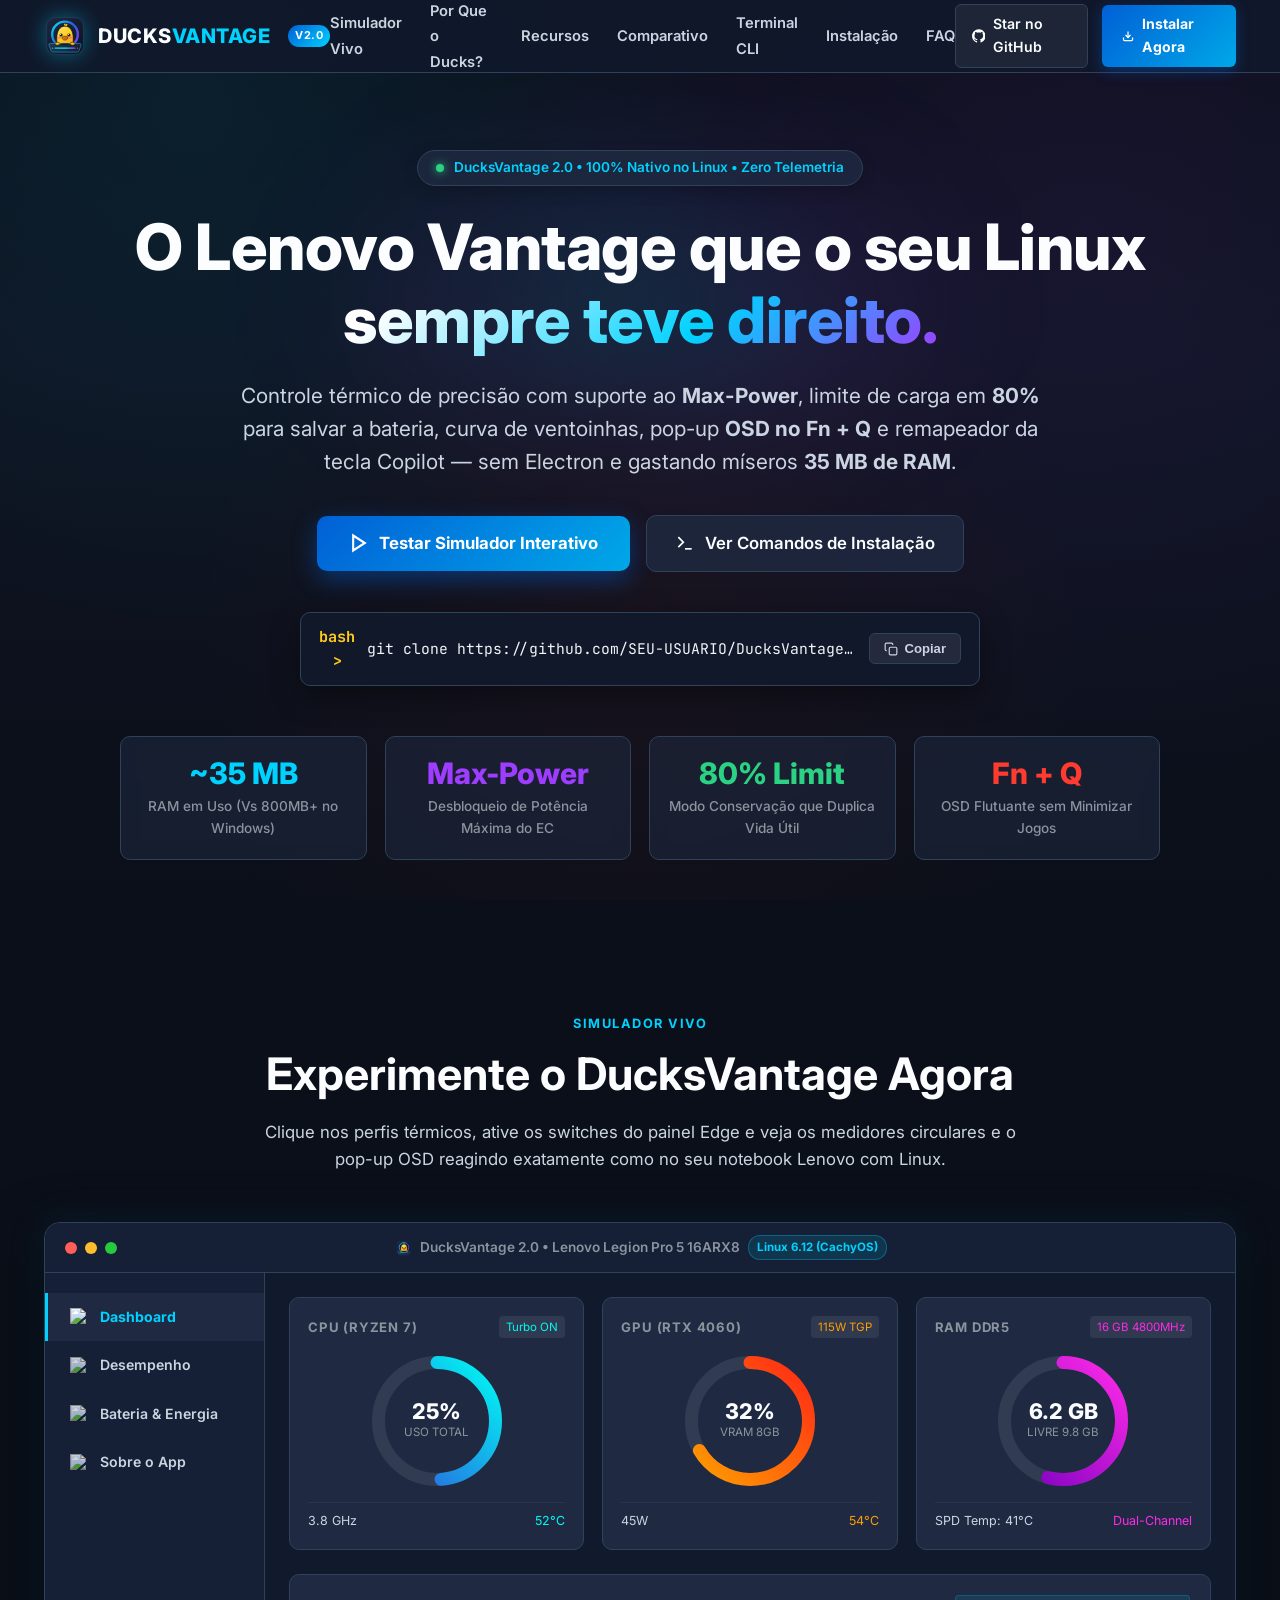
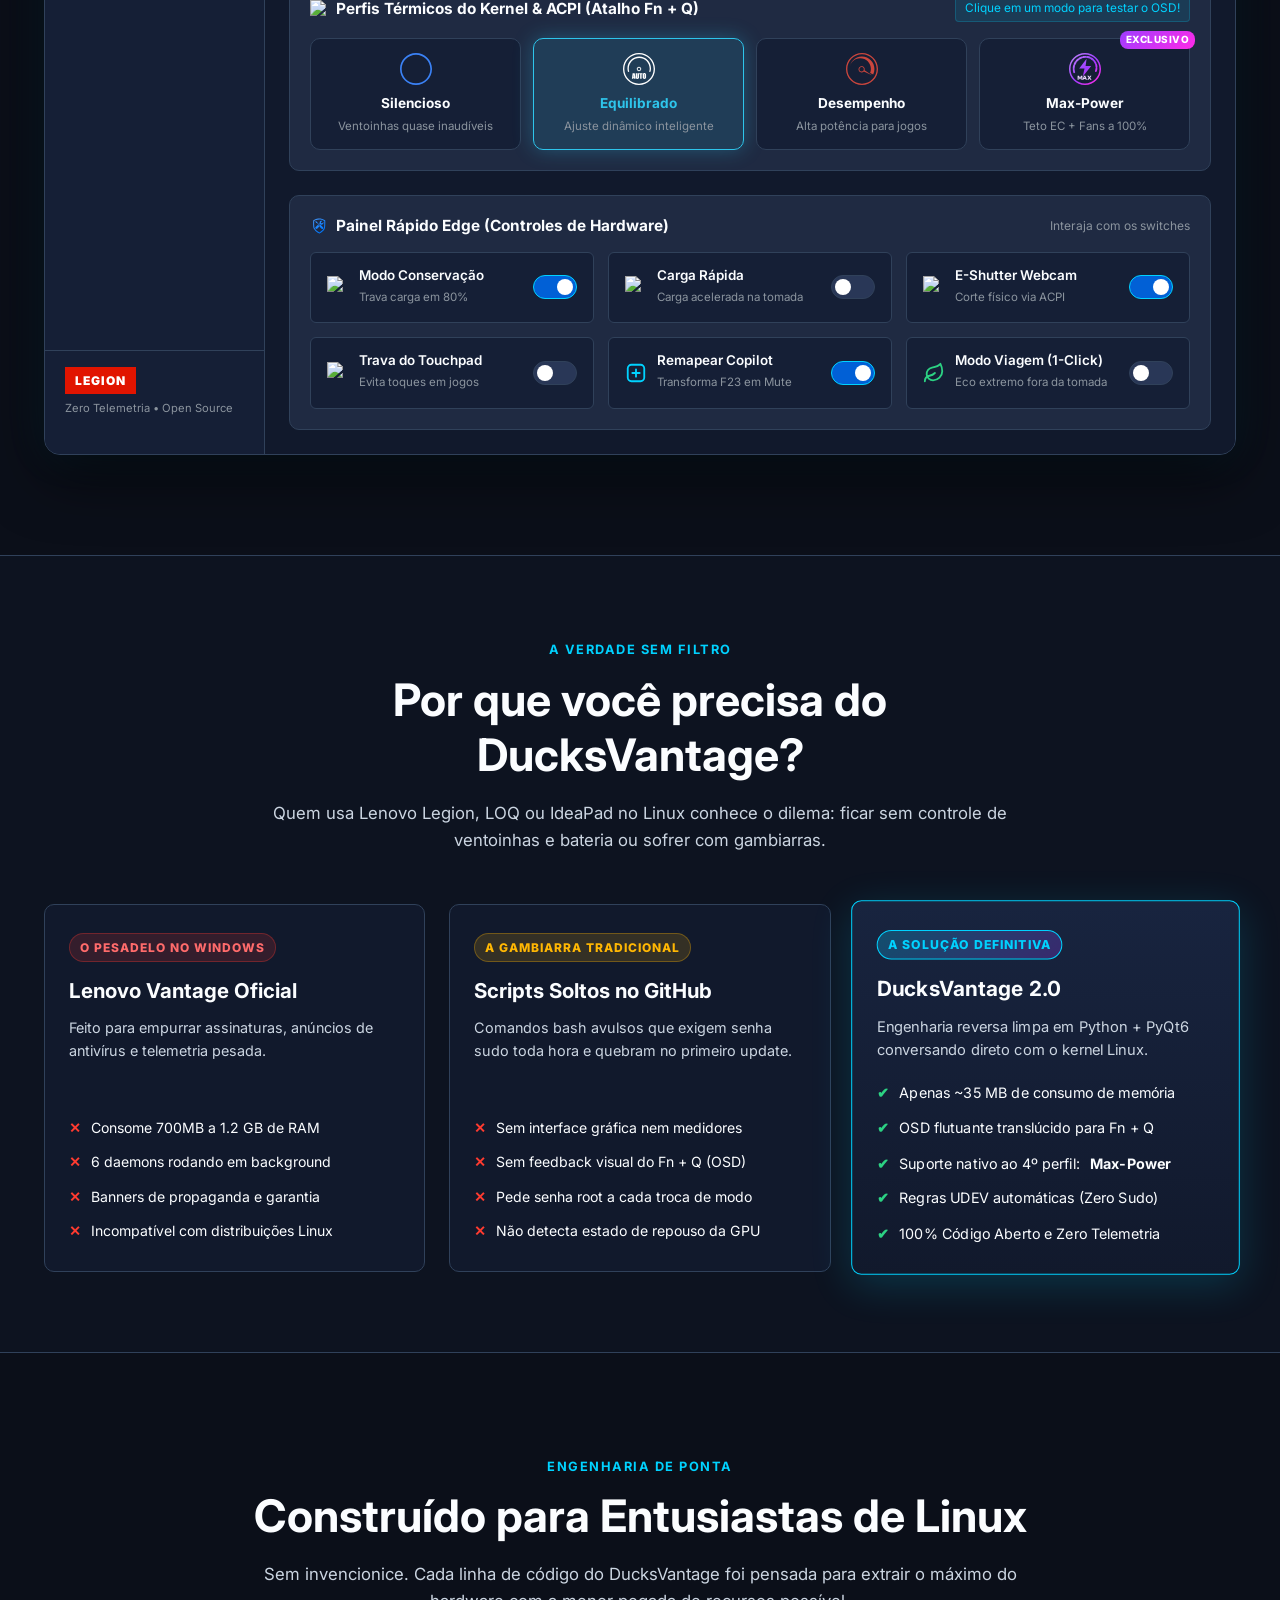
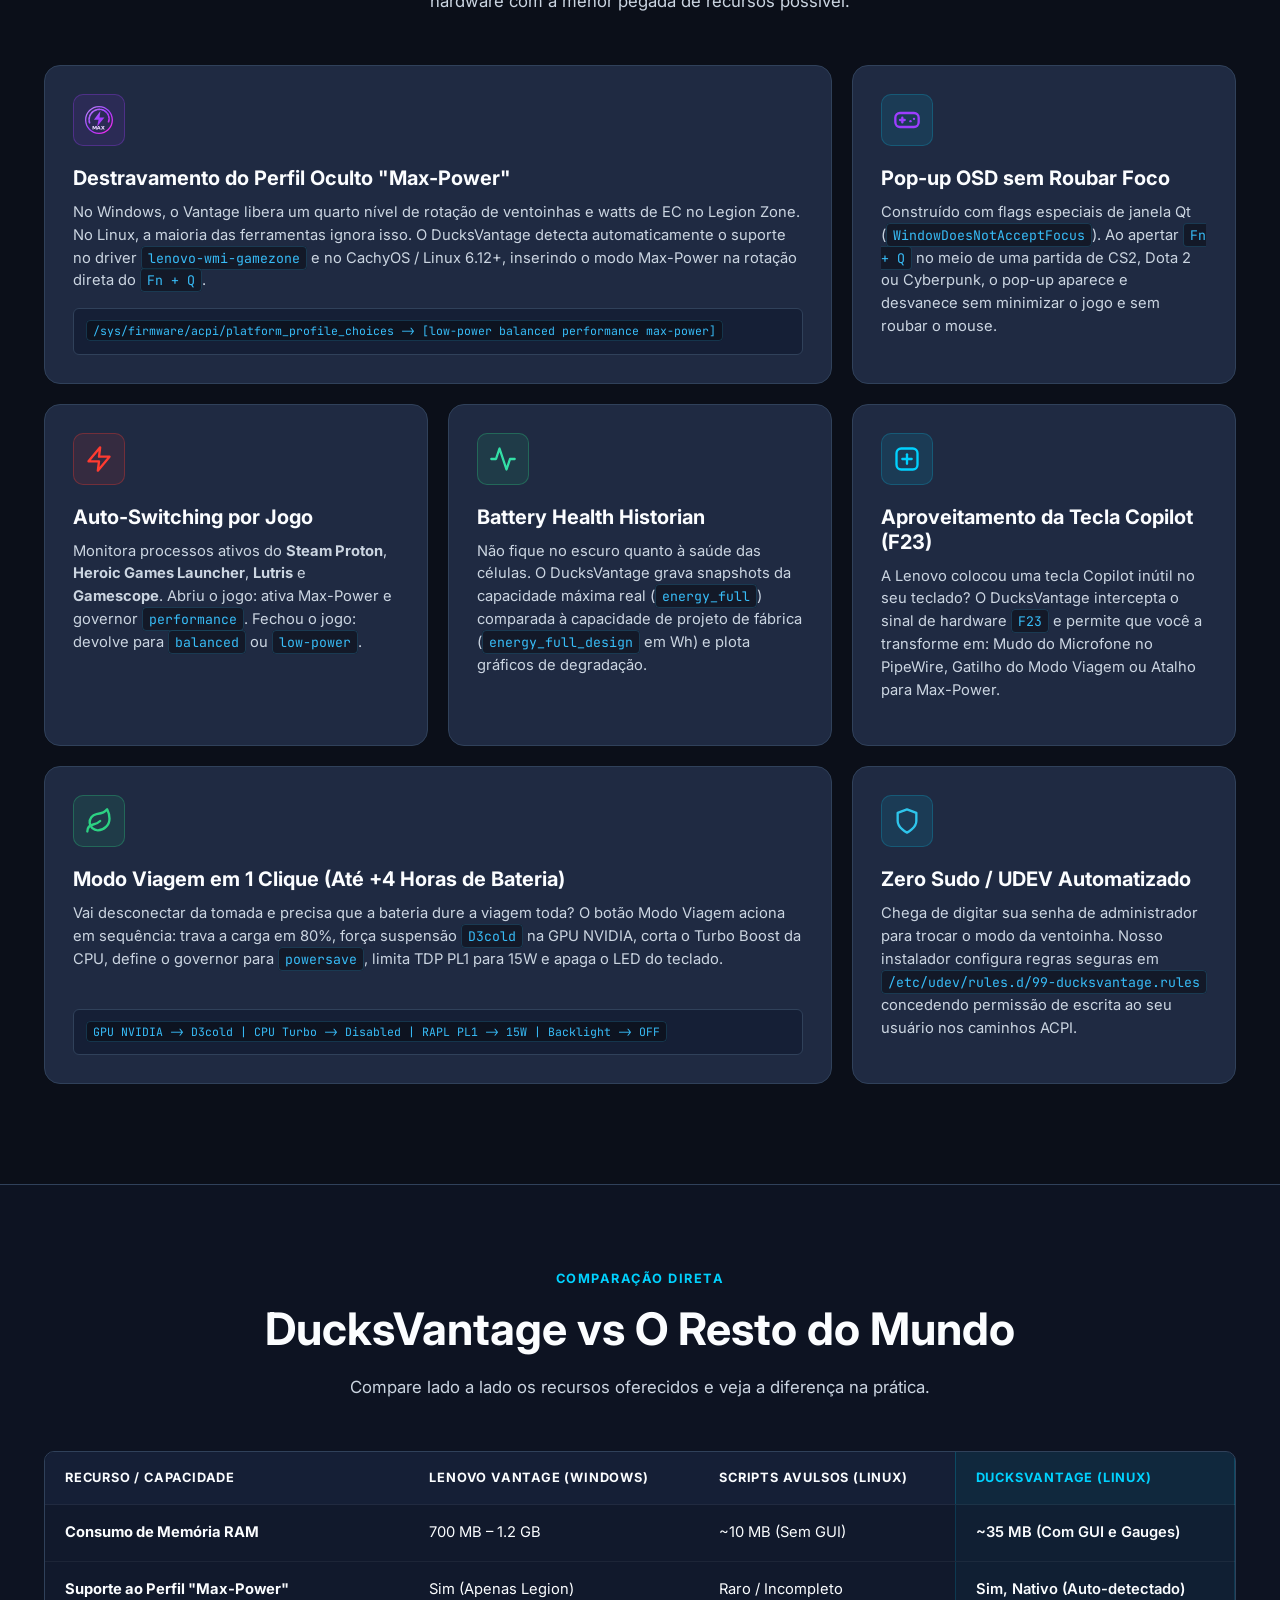
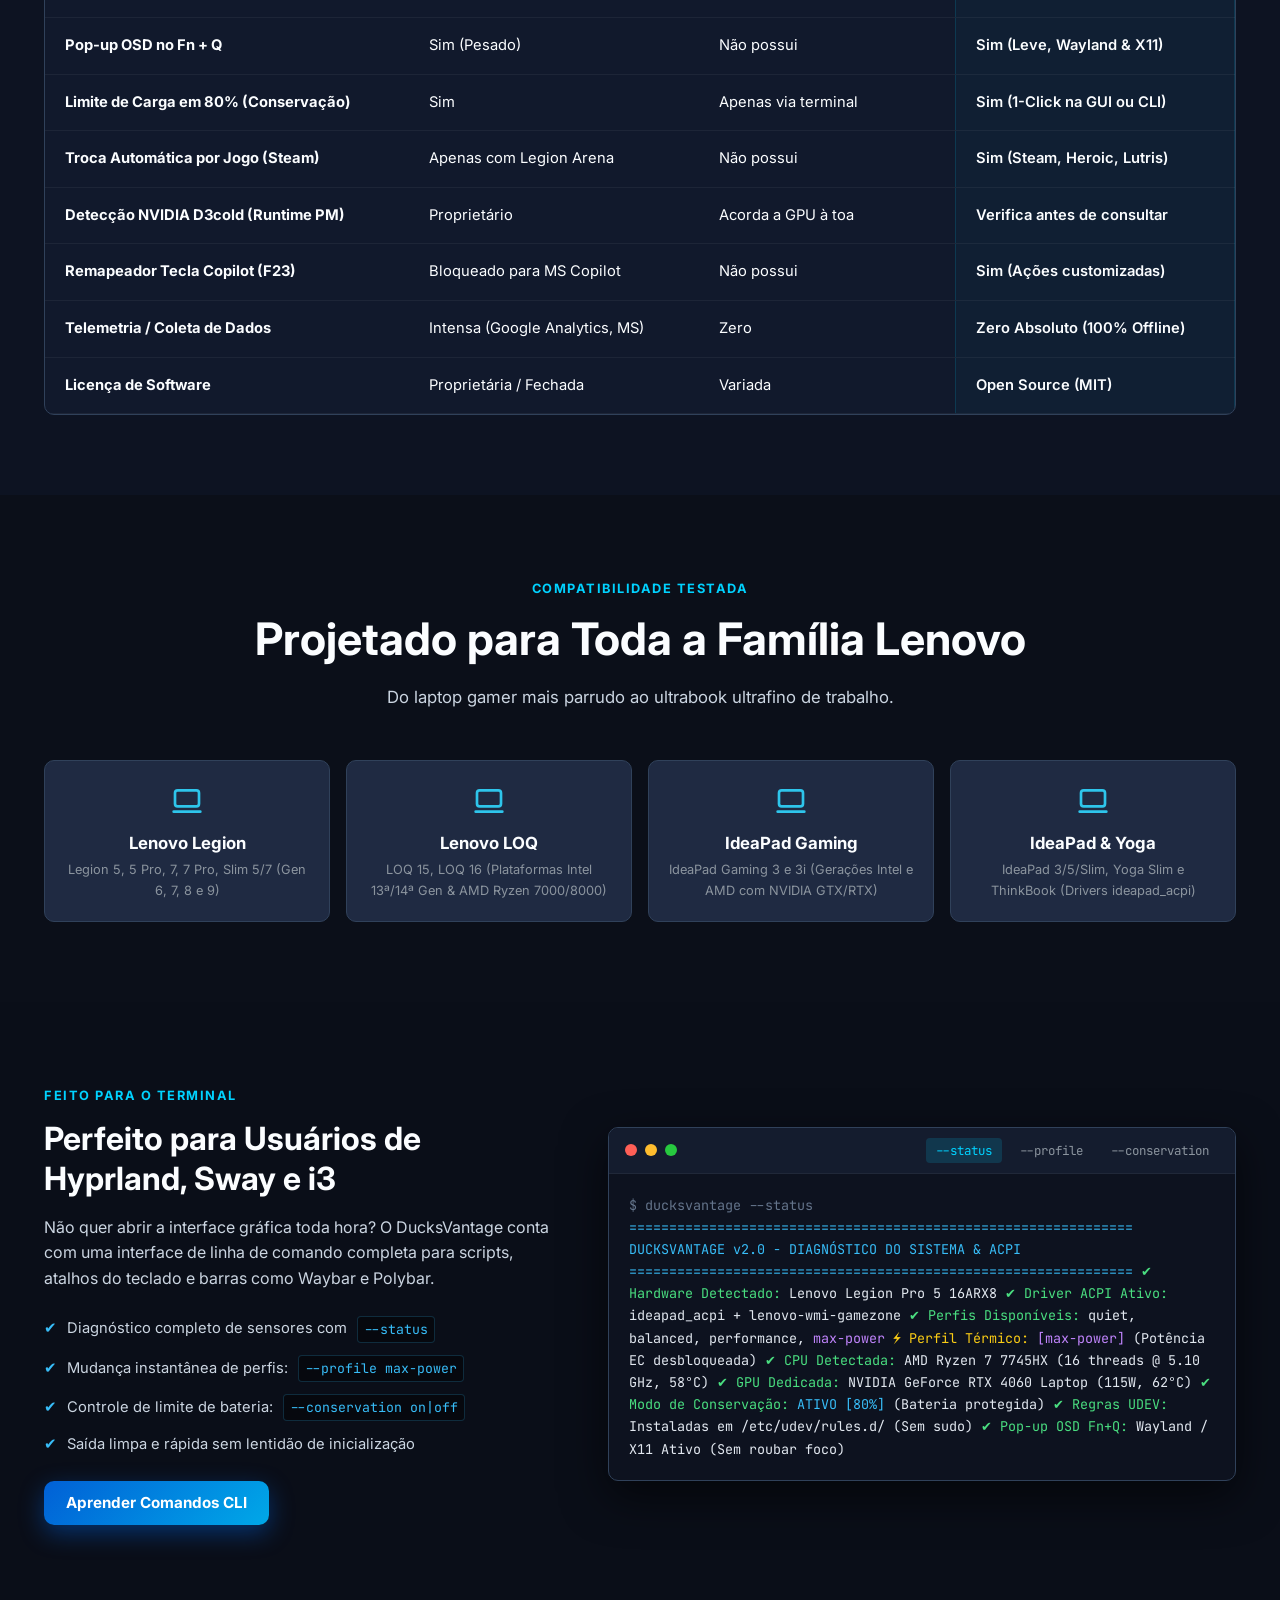
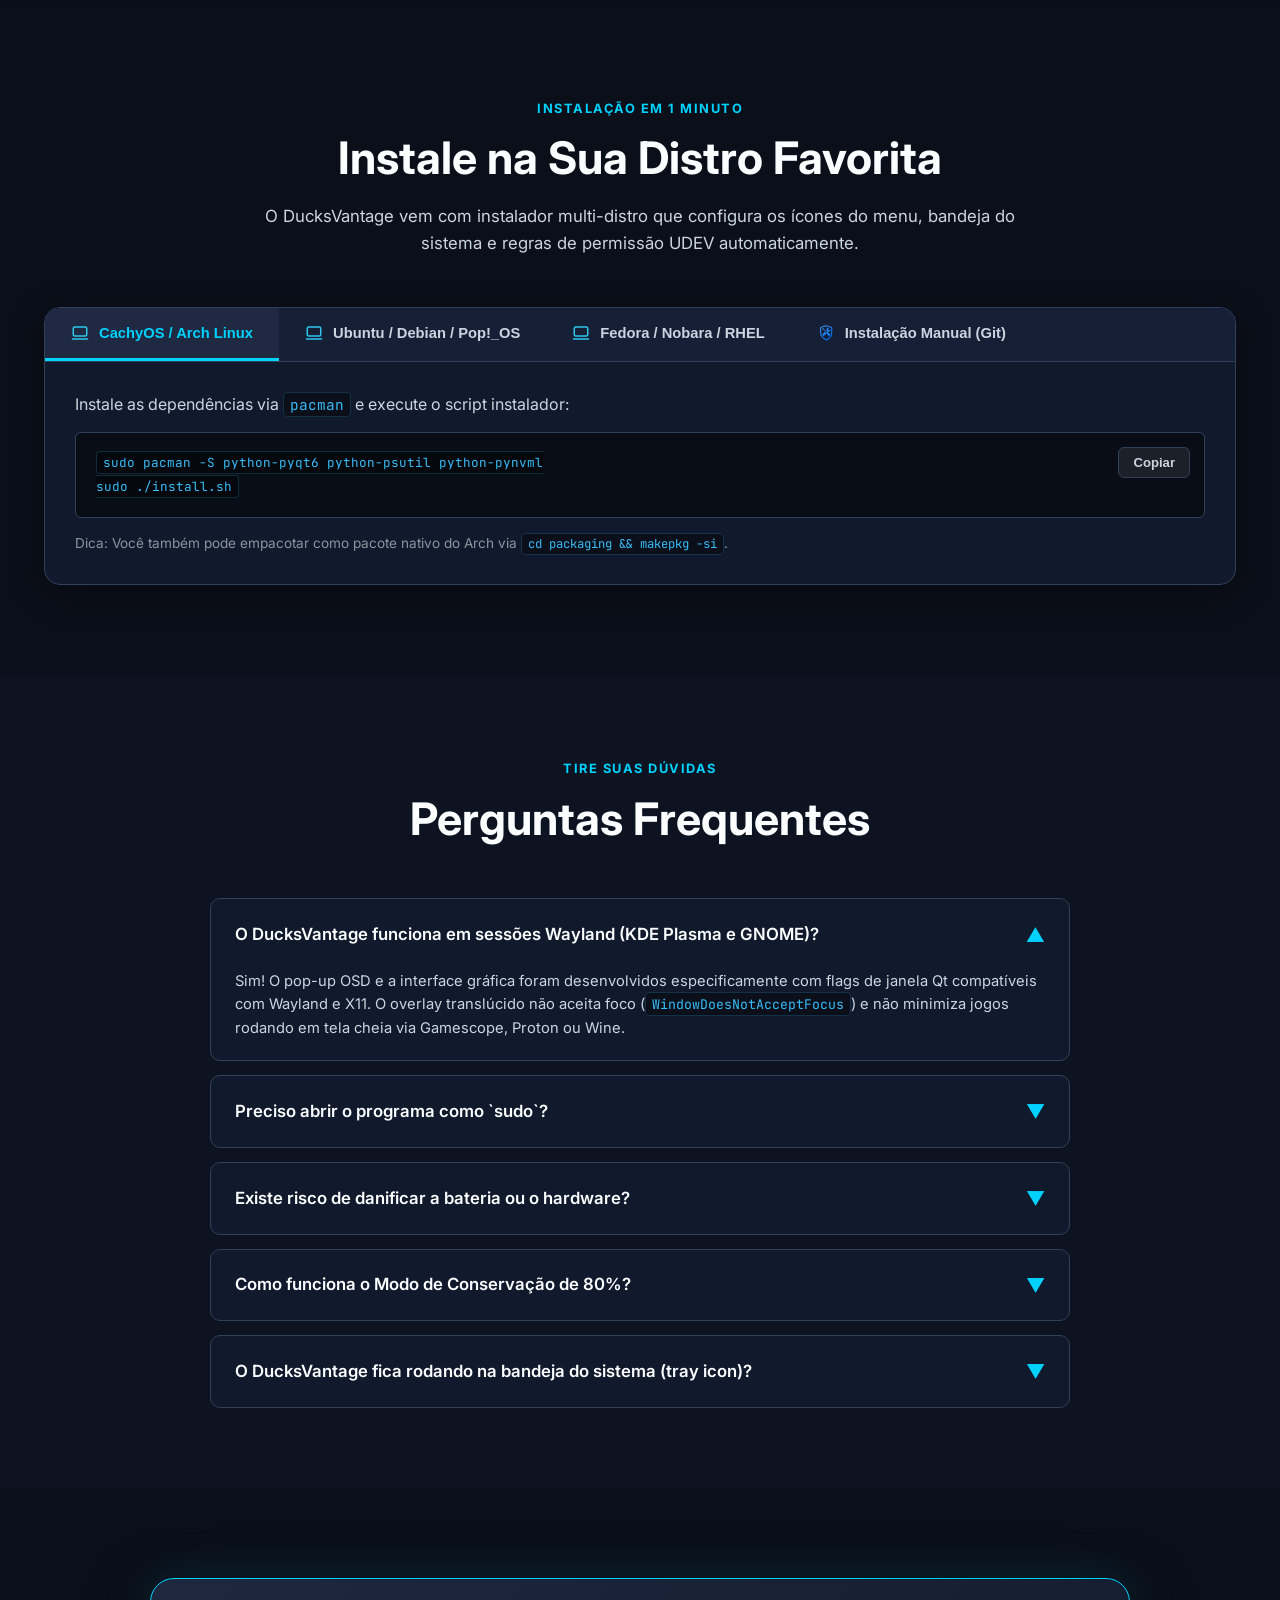
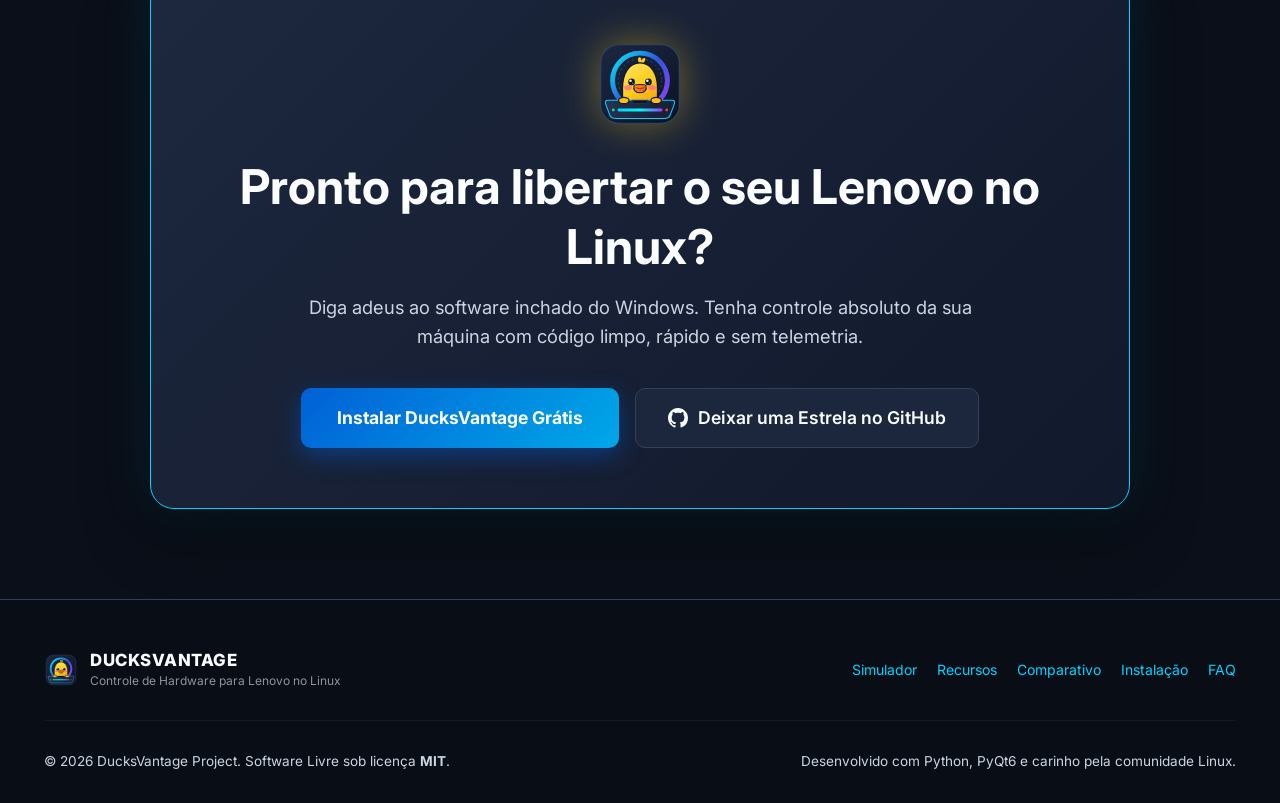
==== index.html @ ff593cd6 "feat: inicializa Ducksvantage com suporte a max-power, ícone SVG e arquitetura de elite" ====
<!DOCTYPE html>
<html lang="pt-BR">
<head>
  <meta charset="UTF-8">
  <meta name="viewport" content="width=device-width, initial-scale=1.0">
  <title>DucksVantage - O Lenovo Vantage que o Linux Merece</title>
  
  <!-- Metadados de SEO & Redes Sociais -->
  <meta name="description" content="Controle de hardware, energia e ventoinhas para Lenovo Legion, LOQ, IdeaPad e Yoga no Linux. Feito em Python + PyQt6, 100% nativo, sem Electron e sem telemetria.">
  <meta name="keywords" content="Lenovo, Vantage, Legion, LOQ, IdeaPad, Linux, ACPI, PyQt6, CachyOS, Arch Linux, max-power, OSD, Fn+Q">
  <meta name="author" content="DucksVantage Project">
  <meta property="og:title" content="DucksVantage - O Lenovo Vantage que o Linux Merece">
  <meta property="og:description" content="Controle térmico de precisão, limite de carga em 80%, pop-up OSD do Fn+Q e perfil Max-Power no Linux sem Electron.">
  <meta property="og:type" content="website">
  <meta property="og:image" content="assets/icons/ducksvantage_logo.svg">
  
  <!-- Favicon com o Patinho Oficial -->
  <link rel="icon" type="image/svg+xml" href="assets/icons/ducksvantage_logo.svg">
  
  <!-- Fontes do Google (Inter & JetBrains Mono) -->
  <link rel="preconnect" href="https://fonts.googleapis.com">
  <link rel="preconnect" href="https://fonts.gstatic.com" crossorigin>
  <link href="https://fonts.googleapis.com/css2?family=Inter:wght@400;500;600;700;800;900&family=JetBrains+Mono:wght@400;600;700&display=swap" rel="stylesheet">
  
  <!-- Estilos da Landing Page -->
  <link rel="stylesheet" href="css/style.css">
</head>
<body>

  <!-- Gradientes Globais SVG para os Gauges e Ícones -->
  <svg width="0" height="0" style="position: absolute;">
    <defs>
      <linearGradient id="cpuGrad" x1="0%" y1="0%" x2="100%" y2="100%">
        <stop offset="0%" stop-color="#2D58DE"/>
        <stop offset="100%" stop-color="#00FAF3"/>
      </linearGradient>
      <linearGradient id="gpuGrad" x1="0%" y1="0%" x2="100%" y2="100%">
        <stop offset="0%" stop-color="#FF9F00"/>
        <stop offset="100%" stop-color="#FF2815"/>
      </linearGradient>
      <linearGradient id="ramGrad" x1="0%" y1="0%" x2="100%" y2="100%">
        <stop offset="0%" stop-color="#7800BF"/>
        <stop offset="100%" stop-color="#FF2AE8"/>
      </linearGradient>
    </defs>
  </svg>

  <!-- ====================================================================
       NAVBAR
       ==================================================================== -->
  <nav class="navbar">
    <div class="container nav-container">
      <a href="#" class="brand">
        <img src="assets/icons/ducksvantage_logo.svg" alt="DucksVantage Logo" class="brand-icon">
        <span class="brand-text">DUCKS<span>VANTAGE</span></span>
        <span class="brand-badge">v2.0</span>
      </a>

      <ul class="nav-links">
        <li><a href="#simulador">Simulador Vivo</a></li>
        <li><a href="#por-que">Por Que o Ducks?</a></li>
        <li><a href="#recursos">Recursos</a></li>
        <li><a href="#comparativo">Comparativo</a></li>
        <li><a href="#terminal">Terminal CLI</a></li>
        <li><a href="#instalacao">Instalação</a></li>
        <li><a href="#faq">FAQ</a></li>
      </ul>

      <div class="nav-actions">
        <a href="https://github.com" target="_blank" class="btn-github" id="nav-github-link">
          <svg width="18" height="18" viewBox="0 0 24 24" fill="currentColor">
            <path d="M12 0C5.37 0 0 5.37 0 12c0 5.31 3.435 9.795 8.205 11.385.6.105.825-.255.825-.57 0-.285-.015-1.23-.015-2.235-3.015.555-3.795-.735-4.035-1.41-.135-.345-.72-1.41-1.23-1.695-.42-.225-1.02-.78-.015-.795.945-.015 1.62.87 1.845 1.23 1.08 1.815 2.805 1.305 3.495.99.105-.78.42-1.305.765-1.605-2.67-.3-5.46-1.335-5.46-5.925 0-1.305.465-2.385 1.23-3.225-.12-.3-.54-1.53.12-3.18 0 0 1.005-.315 3.3 1.23.96-.27 1.98-.405 3-.405s2.04.135 3 .405c2.295-1.56 3.3-1.23 3.3-1.23.66 1.65.24 2.88.12 3.18.765.84 1.23 1.905 1.23 3.225 0 4.605-2.805 5.625-5.475 5.925.435.375.81 1.095.81 2.22 0 1.605-.015 2.895-.015 3.3 0 .315.225.69.825.57A12.02 12.02 0 0024 12c0-6.63-5.37-12-12-12z"/>
          </svg>
          <span>Star no GitHub</span>
        </a>
        <a href="#instalacao" class="btn-cta">
          <svg width="16" height="16" viewBox="0 0 24 24" fill="none" stroke="currentColor" stroke-width="2.5">
            <path d="M21 15v4a2 2 0 0 1-2 2H5a2 2 0 0 1-2-2v-4"/>
            <polyline points="7 10 12 15 17 10"/>
            <line x1="12" y1="15" x2="12" y2="3"/>
          </svg>
          <span>Instalar Agora</span>
        </a>
        <button class="mobile-toggle" aria-label="Abrir Menu">☰</button>
      </div>
    </div>
  </nav>

  <!-- ====================================================================
       HERO SECTION
       ==================================================================== -->
  <header class="hero">
    <div class="hero-glow"></div>
    <div class="container">
      
      <div class="hero-pill">
        <span class="hero-pill-dot"></span>
        <span>DucksVantage 2.0 • 100% Nativo no Linux • Zero Telemetria</span>
      </div>

      <h1 class="hero-title">
        O Lenovo Vantage que o seu Linux<br>
        <span class="gradient-text">sempre teve direito.</span>
      </h1>

      <p class="hero-subtitle">
        Controle térmico de precisão com suporte ao <b>Max-Power</b>, limite de carga em <b>80%</b> para salvar a bateria, curva de ventoinhas, pop-up <b>OSD no Fn + Q</b> e remapeador da tecla Copilot — sem Electron e gastando míseros <b>35 MB de RAM</b>.
      </p>

      <div class="hero-actions">
        <a href="#simulador" class="btn-hero-primary">
          <svg width="20" height="20" viewBox="0 0 24 24" fill="none" stroke="currentColor" stroke-width="2.5">
            <polygon points="5 3 19 12 5 21 5 3"/>
          </svg>
          <span>Testar Simulador Interativo</span>
        </a>
        <a href="#instalacao" class="btn-hero-secondary">
          <svg width="20" height="20" viewBox="0 0 24 24" fill="none" stroke="currentColor" stroke-width="2">
            <path d="M4 17l6-6-6-6"/>
            <path d="M12 19h8"/>
          </svg>
          <span>Ver Comandos de Instalação</span>
        </a>
      </div>

      <!-- Quick Install Box (Copiar em 1 Clique) -->
      <div class="install-command-box">
        <span class="prefix">bash &gt;</span>
        <code>git clone https://github.com/SEU-USUARIO/DucksVantage.git &amp;&amp; cd DucksVantage &amp;&amp; sudo ./install.sh</code>
        <button class="btn-copy" data-clipboard="git clone https://github.com/SEU-USUARIO/DucksVantage.git && cd DucksVantage && sudo ./install.sh">
          <svg width="14" height="14" viewBox="0 0 24 24" fill="none" stroke="currentColor" stroke-width="2">
            <rect x="9" y="9" width="13" height="13" rx="2" ry="2"/>
            <path d="M5 15H4a2 2 0 0 1-2-2V4a2 2 0 0 1 2-2h9a2 2 0 0 1 2 2v1"/>
          </svg>
          <span>Copiar</span>
        </button>
      </div>

      <!-- Stats Grid -->
      <div class="hero-stats">
        <div class="stat-card">
          <div class="stat-val accent-cyan">~35 MB</div>
          <div class="stat-label">RAM em Uso (Vs 800MB+ no Windows)</div>
        </div>
        <div class="stat-card">
          <div class="stat-val accent-purple">Max-Power</div>
          <div class="stat-label">Desbloqueio de Potência Máxima do EC</div>
        </div>
        <div class="stat-card">
          <div class="stat-val accent-green">80% Limit</div>
          <div class="stat-label">Modo Conservação que Duplica Vida Útil</div>
        </div>
        <div class="stat-card">
          <div class="stat-val accent-red">Fn + Q</div>
          <div class="stat-label">OSD Flutuante sem Minimizar Jogos</div>
        </div>
      </div>

    </div>
  </header>

  <!-- ====================================================================
       INTERACTIVE SIMULATOR (DASHBOARD AO VIVO)
       ==================================================================== -->
  <section class="simulator-section" id="simulador">
    <div class="container">
      
      <div class="section-header">
        <span class="section-tag">SIMULADOR VIVO</span>
        <h2 class="section-title">Experimente o DucksVantage Agora</h2>
        <p class="section-desc">
          Clique nos perfis térmicos, ative os switches do painel Edge e veja os medidores circulares e o pop-up OSD reagindo exatamente como no seu notebook Lenovo com Linux.
        </p>
      </div>

      <!-- Janela do App DucksVantage -->
      <div class="app-window">
        <!-- Titlebar -->
        <div class="window-titlebar">
          <div class="window-controls">
            <span class="win-dot dot-red"></span>
            <span class="win-dot dot-yellow"></span>
            <span class="win-dot dot-green"></span>
          </div>
          <div class="window-title">
            <img src="assets/icons/ducksvantage_logo.svg" width="16" height="16" alt="Duck icon">
            <span>DucksVantage 2.0 • Lenovo Legion Pro 5 16ARX8</span>
            <span class="window-chip">Linux 6.12 (CachyOS)</span>
          </div>
          <div style="width: 50px;"></div>
        </div>

        <div class="app-body">
          <!-- Sidebar -->
          <aside class="app-sidebar">
            <ul class="app-nav-list">
              <li class="app-nav-item active">
                <img src="assets/icons/nav_dashboard_active.svg" alt="Dashboard">
                <span>Dashboard</span>
              </li>
              <li class="app-nav-item">
                <img src="assets/icons/nav_performance.svg" alt="Performance">
                <span>Desempenho</span>
              </li>
              <li class="app-nav-item">
                <img src="assets/icons/nav_battery.svg" alt="Bateria">
                <span>Bateria &amp; Energia</span>
              </li>
              <li class="app-nav-item">
                <img src="assets/icons/nav_about.svg" alt="Sobre">
                <span>Sobre o App</span>
              </li>
            </ul>

            <div class="sidebar-brand-box">
              <span class="lenovo-red-badge">LEGION</span>
              <p style="font-size: 0.7rem; color: #8b949e; margin-top: 6px;">Zero Telemetria • Open Source</p>
            </div>
          </aside>

          <!-- Dashboard Content -->
          <main class="app-content">

            <!-- 1. Gauges Circulares QPainter -->
            <div class="gauges-row">
              <!-- CPU Gauge -->
              <div class="gauge-card">
                <div class="gauge-header">
                  <span class="gauge-label">CPU (Ryzen 7)</span>
                  <span class="gauge-badge" style="color: #00FAF3;">Turbo ON</span>
                </div>
                <div class="gauge-svg-container">
                  <svg class="gauge-svg" viewBox="0 0 100 100">
                    <circle class="gauge-bg-circle" cx="50" cy="50" r="45"></circle>
                    <circle id="sim-cpu-circle" class="gauge-progress-circle circle-cpu" cx="50" cy="50" r="45"></circle>
                  </svg>
                  <div class="gauge-center-text">
                    <div class="gauge-val" id="sim-cpu-val">24%</div>
                    <div class="gauge-unit">USO TOTAL</div>
                  </div>
                </div>
                <div class="gauge-footer-meta">
                  <span id="sim-cpu-clock">3.8 GHz</span>
                  <span id="sim-cpu-temp" style="color: #00FAF3;">52°C</span>
                </div>
              </div>

              <!-- GPU Gauge -->
              <div class="gauge-card">
                <div class="gauge-header">
                  <span class="gauge-label">GPU (RTX 4060)</span>
                  <span class="gauge-badge" style="color: #FF9F00;">115W TGP</span>
                </div>
                <div class="gauge-svg-container">
                  <svg class="gauge-svg" viewBox="0 0 100 100">
                    <circle class="gauge-bg-circle" cx="50" cy="50" r="45"></circle>
                    <circle id="sim-gpu-circle" class="gauge-progress-circle circle-gpu" cx="50" cy="50" r="45"></circle>
                  </svg>
                  <div class="gauge-center-text">
                    <div class="gauge-val" id="sim-gpu-val">32%</div>
                    <div class="gauge-unit">VRAM 8GB</div>
                  </div>
                </div>
                <div class="gauge-footer-meta">
                  <span id="sim-gpu-watt">45W</span>
                  <span id="sim-gpu-temp" style="color: #FF9F00;">54°C</span>
                </div>
              </div>

              <!-- RAM Gauge -->
              <div class="gauge-card">
                <div class="gauge-header">
                  <span class="gauge-label">RAM DDR5</span>
                  <span class="gauge-badge" style="color: #FF2AE8;">16 GB 4800MHz</span>
                </div>
                <div class="gauge-svg-container">
                  <svg class="gauge-svg" viewBox="0 0 100 100">
                    <circle class="gauge-bg-circle" cx="50" cy="50" r="45"></circle>
                    <circle id="sim-ram-circle" class="gauge-progress-circle circle-ram" cx="50" cy="50" r="45"></circle>
                  </svg>
                  <div class="gauge-center-text">
                    <div class="gauge-val" id="sim-ram-val">6.2 GB</div>
                    <div class="gauge-unit">LIVRE 9.8 GB</div>
                  </div>
                </div>
                <div class="gauge-footer-meta">
                  <span>SPD Temp: 41°C</span>
                  <span style="color: #FF2AE8;">Dual-Channel</span>
                </div>
              </div>
            </div>

            <!-- 2. Thermal Profiles (Perfis Térmicos) -->
            <div class="thermal-section-card">
              <div class="card-title-row">
                <h4>
                  <img src="assets/icons/fan.svg" width="18" height="18" alt="Fan icon">
                  Perfis Térmicos do Kernel &amp; ACPI (Atalho Fn + Q)
                </h4>
                <span class="hint-pill">Clique em um modo para testar o OSD!</span>
              </div>

              <div class="thermal-modes-grid">
                <!-- Modo Silencioso -->
                <div class="thermal-btn" data-mode="quiet">
                  <img src="assets/icons/thermal_quiet.svg" class="mode-icon" alt="Quiet">
                  <div class="mode-name">Silencioso</div>
                  <div class="mode-desc">Ventoinhas quase inaudíveis</div>
                </div>

                <!-- Modo Equilibrado -->
                <div class="thermal-btn active-balanced" data-mode="balanced">
                  <img src="assets/icons/thermal_balanced.svg" class="mode-icon" alt="Balanced">
                  <div class="mode-name">Equilibrado</div>
                  <div class="mode-desc">Ajuste dinâmico inteligente</div>
                </div>

                <!-- Modo Desempenho -->
                <div class="thermal-btn" data-mode="performance">
                  <img src="assets/icons/thermal_performance.svg" class="mode-icon" alt="Performance">
                  <div class="mode-name">Desempenho</div>
                  <div class="mode-desc">Alta potência para jogos</div>
                </div>

                <!-- Modo Max-Power -->
                <div class="thermal-btn" data-mode="max-power">
                  <span class="badge-special">EXCLUSIVO</span>
                  <img src="assets/icons/thermal_max_power.svg" class="mode-icon" alt="Max Power">
                  <div class="mode-name">Max-Power</div>
                  <div class="mode-desc">Teto EC + Fans a 100%</div>
                </div>
              </div>
            </div>

            <!-- 3. Painel Rápido Edge (Switches) -->
            <div class="thermal-section-card" style="margin-bottom: 0;">
              <div class="card-title-row">
                <h4>
                  <img src="assets/icons/tools.svg" width="18" height="18" alt="Tools icon">
                  Painel Rápido Edge (Controles de Hardware)
                </h4>
                <span style="font-size: 0.75rem; color: #8b949e;">Interaja com os switches</span>
              </div>

              <div class="edge-switches-grid">
                <!-- Modo Conservação -->
                <div class="switch-card">
                  <div class="switch-info">
                    <img src="assets/icons/edge_conservation.svg" class="switch-icon" alt="Conservation">
                    <div class="switch-text">
                      <h5>Modo Conservação</h5>
                      <small>Trava carga em 80%</small>
                    </div>
                  </div>
                  <label class="toggle-control">
                    <input type="checkbox" id="toggle-conservation" checked>
                    <span class="toggle-slider"></span>
                  </label>
                </div>

                <!-- Rapid Charge -->
                <div class="switch-card">
                  <div class="switch-info">
                    <img src="assets/icons/edge_rapid_charge.svg" class="switch-icon" alt="Rapid Charge">
                    <div class="switch-text">
                      <h5>Carga Rápida</h5>
                      <small>Carga acelerada na tomada</small>
                    </div>
                  </div>
                  <label class="toggle-control">
                    <input type="checkbox" id="toggle-rapid">
                    <span class="toggle-slider"></span>
                  </label>
                </div>

                <!-- Obturador E-Shutter -->
                <div class="switch-card">
                  <div class="switch-info">
                    <img src="assets/icons/edge_camera.svg" class="switch-icon" alt="Camera">
                    <div class="switch-text">
                      <h5>E-Shutter Webcam</h5>
                      <small>Corte físico via ACPI</small>
                    </div>
                  </div>
                  <label class="toggle-control">
                    <input type="checkbox" id="toggle-camera" checked>
                    <span class="toggle-slider"></span>
                  </label>
                </div>

                <!-- Trava de Touchpad -->
                <div class="switch-card">
                  <div class="switch-info">
                    <img src="assets/icons/edge_touchpad.svg" class="switch-icon" alt="Touchpad">
                    <div class="switch-text">
                      <h5>Trava do Touchpad</h5>
                      <small>Evita toques em jogos</small>
                    </div>
                  </div>
                  <label class="toggle-control">
                    <input type="checkbox" id="toggle-touchpad">
                    <span class="toggle-slider"></span>
                  </label>
                </div>

                <!-- Tecla Copilot F23 -->
                <div class="switch-card">
                  <div class="switch-info">
                    <img src="assets/icons/copilot_key.svg" class="switch-icon" alt="Copilot">
                    <div class="switch-text">
                      <h5>Remapear Copilot</h5>
                      <small>Transforma F23 em Mute</small>
                    </div>
                  </div>
                  <label class="toggle-control">
                    <input type="checkbox" id="toggle-copilot" checked>
                    <span class="toggle-slider"></span>
                  </label>
                </div>

                <!-- Modo Viagem -->
                <div class="switch-card">
                  <div class="switch-info">
                    <img src="assets/icons/eco_travel.svg" class="switch-icon" alt="Travel">
                    <div class="switch-text">
                      <h5>Modo Viagem (1-Click)</h5>
                      <small>Eco extremo fora da tomada</small>
                    </div>
                  </div>
                  <label class="toggle-control">
                    <input type="checkbox" id="toggle-eco">
                    <span class="toggle-slider"></span>
                  </label>
                </div>
              </div>
            </div>

            <!-- 4. Pop-up OSD Flutuante (Simulação do Fn + Q) -->
            <div class="live-osd-overlay" id="sim-osd">
              <img src="assets/icons/thermal_balanced.svg" id="osd-icon" class="osd-icon" alt="OSD Icon">
              <div class="osd-text-block">
                <h4 id="osd-title">Modo Equilibrado</h4>
                <p id="osd-desc">Ajuste dinâmico inteligente (Balanced)</p>
              </div>
              <span class="osd-tag">Fn + Q</span>
            </div>

          </main>
        </div>
      </div>

    </div>
  </section>

  <!-- ====================================================================
       POR QUE O DUCKSVANTAGE? (COMPARAÇÃO REAL)
       ==================================================================== -->
  <section class="problem-solution-section" id="por-que">
    <div class="container">
      
      <div class="section-header">
        <span class="section-tag">A VERDADE SEM FILTRO</span>
        <h2 class="section-title">Por que você precisa do DucksVantage?</h2>
        <p class="section-desc">
          Quem usa Lenovo Legion, LOQ ou IdeaPad no Linux conhece o dilema: ficar sem controle de ventoinhas e bateria ou sofrer com gambiarras.
        </p>
      </div>

      <div class="comparison-cards-grid">
        <!-- Card 1: Lenovo Vantage no Windows -->
        <div class="comp-card">
          <span class="comp-badge badge-bad">O PESADELO NO WINDOWS</span>
          <h3>Lenovo Vantage Oficial</h3>
          <p>Feito para empurrar assinaturas, anúncios de antivírus e telemetria pesada.</p>
          <ul class="comp-list">
            <li class="comp-item"><span class="icon-bad">✕</span> Consome 700MB a 1.2 GB de RAM</li>
            <li class="comp-item"><span class="icon-bad">✕</span> 6 daemons rodando em background</li>
            <li class="comp-item"><span class="icon-bad">✕</span> Banners de propaganda e garantia</li>
            <li class="comp-item"><span class="icon-bad">✕</span> Incompatível com distribuições Linux</li>
          </ul>
        </div>

        <!-- Card 2: Scripts Soltos no Terminal -->
        <div class="comp-card">
          <span class="comp-badge badge-mid">A GAMBIARRA TRADICIONAL</span>
          <h3>Scripts Soltos no GitHub</h3>
          <p>Comandos bash avulsos que exigem senha sudo toda hora e quebram no primeiro update.</p>
          <ul class="comp-list">
            <li class="comp-item"><span class="icon-bad">✕</span> Sem interface gráfica nem medidores</li>
            <li class="comp-item"><span class="icon-bad">✕</span> Sem feedback visual do Fn + Q (OSD)</li>
            <li class="comp-item"><span class="icon-bad">✕</span> Pede senha root a cada troca de modo</li>
            <li class="comp-item"><span class="icon-bad">✕</span> Não detecta estado de repouso da GPU</li>
          </ul>
        </div>

        <!-- Card 3: DucksVantage (O Vencedor) -->
        <div class="comp-card highlight">
          <span class="comp-badge badge-winner">A SOLUÇÃO DEFINITIVA</span>
          <h3>DucksVantage 2.0</h3>
          <p>Engenharia reversa limpa em Python + PyQt6 conversando direto com o kernel Linux.</p>
          <ul class="comp-list">
            <li class="comp-item"><span class="icon-good">✔</span> Apenas ~35 MB de consumo de memória</li>
            <li class="comp-item"><span class="icon-good">✔</span> OSD flutuante translúcido para Fn + Q</li>
            <li class="comp-item"><span class="icon-good">✔</span> Suporte nativo ao 4º perfil: <b>Max-Power</b></li>
            <li class="comp-item"><span class="icon-good">✔</span> Regras UDEV automáticas (Zero Sudo)</li>
            <li class="comp-item"><span class="icon-good">✔</span> 100% Código Aberto e Zero Telemetria</li>
          </ul>
        </div>
      </div>

    </div>
  </section>

  <!-- ====================================================================
       BENTO GRID DE FEATURES PODEROSAS
       ==================================================================== -->
  <section class="features-section" id="recursos">
    <div class="container">
      
      <div class="section-header">
        <span class="section-tag">ENGENHARIA DE PONTA</span>
        <h2 class="section-title">Construído para Entusiastas de Linux</h2>
        <p class="section-desc">
          Sem invencionice. Cada linha de código do DucksVantage foi pensada para extrair o máximo do hardware com a menor pegada de recursos possível.
        </p>
      </div>

      <div class="bento-grid">
        <!-- Feature 1: Max-Power (Span 2) -->
        <div class="bento-item col-span-2">
          <div class="bento-icon-wrapper purple">
            <img src="assets/icons/thermal_max_power.svg" alt="Max Power">
          </div>
          <h3>Destravamento do Perfil Oculto "Max-Power"</h3>
          <p>
            No Windows, o Vantage libera um quarto nível de rotação de ventoinhas e watts de EC no Legion Zone. No Linux, a maioria das ferramentas ignora isso. O DucksVantage detecta automaticamente o suporte no driver <code>lenovo-wmi-gamezone</code> e no CachyOS / Linux 6.12+, inserindo o modo Max-Power na rotação direta do <code>Fn + Q</code>.
          </p>
          <div class="bento-mini-demo">
            <code>/sys/firmware/acpi/platform_profile_choices -&gt; [low-power balanced performance max-power]</code>
          </div>
        </div>

        <!-- Feature 2: OSD sem Roubar Foco -->
        <div class="bento-item">
          <div class="bento-icon-wrapper">
            <img src="assets/icons/game_controller.svg" alt="Gaming OSD">
          </div>
          <h3>Pop-up OSD sem Roubar Foco</h3>
          <p>
            Construído com flags especiais de janela Qt (<code>WindowDoesNotAcceptFocus</code>). Ao apertar <code>Fn + Q</code> no meio de uma partida de CS2, Dota 2 ou Cyberpunk, o pop-up aparece e desvanece sem minimizar o jogo e sem roubar o mouse.
          </p>
        </div>

        <!-- Feature 3: Game Auto-Switching -->
        <div class="bento-item">
          <div class="bento-icon-wrapper red">
            <img src="assets/icons/turbo.svg" alt="Auto switch">
          </div>
          <h3>Auto-Switching por Jogo</h3>
          <p>
            Monitora processos ativos do <b>Steam Proton</b>, <b>Heroic Games Launcher</b>, <b>Lutris</b> e <b>Gamescope</b>. Abriu o jogo: ativa Max-Power e governor <code>performance</code>. Fechou o jogo: devolve para <code>balanced</code> ou <code>low-power</code>.
          </p>
        </div>

        <!-- Feature 4: Battery Historian -->
        <div class="bento-item">
          <div class="bento-icon-wrapper green">
            <img src="assets/icons/chart_health.svg" alt="Battery Chart">
          </div>
          <h3>Battery Health Historian</h3>
          <p>
            Não fique no escuro quanto à saúde das células. O DucksVantage grava snapshots da capacidade máxima real (<code>energy_full</code>) comparada à capacidade de projeto de fábrica (<code>energy_full_design</code> em Wh) e plota gráficos de degradação.
          </p>
        </div>

        <!-- Feature 5: Remapeador da Tecla Copilot -->
        <div class="bento-item">
          <div class="bento-icon-wrapper">
            <img src="assets/icons/copilot_key.svg" alt="Copilot key">
          </div>
          <h3>Aproveitamento da Tecla Copilot (F23)</h3>
          <p>
            A Lenovo colocou uma tecla Copilot inútil no seu teclado? O DucksVantage intercepta o sinal de hardware <code>F23</code> e permite que você a transforme em: Mudo do Microfone no PipeWire, Gatilho do Modo Viagem ou Atalho para Max-Power.
          </p>
        </div>

        <!-- Feature 6: Eco-Travel Mode (Span 2) -->
        <div class="bento-item col-span-2">
          <div class="bento-icon-wrapper green">
            <img src="assets/icons/eco_travel.svg" alt="Eco travel">
          </div>
          <h3>Modo Viagem em 1 Clique (Até +4 Horas de Bateria)</h3>
          <p>
            Vai desconectar da tomada e precisa que a bateria dure a viagem toda? O botão Modo Viagem aciona em sequência: trava a carga em 80%, força suspensão <code>D3cold</code> na GPU NVIDIA, corta o Turbo Boost da CPU, define o governor para <code>powersave</code>, limita TDP PL1 para 15W e apaga o LED do teclado.
          </p>
          <div class="bento-mini-demo">
            <code>GPU NVIDIA -&gt; D3cold | CPU Turbo -&gt; Disabled | RAPL PL1 -&gt; 15W | Backlight -&gt; OFF</code>
          </div>
        </div>

        <!-- Feature 7: Zero Sudo -->
        <div class="bento-item">
          <div class="bento-icon-wrapper">
            <img src="assets/icons/shield.svg" alt="Security Shield">
          </div>
          <h3>Zero Sudo / UDEV Automatizado</h3>
          <p>
            Chega de digitar sua senha de administrador para trocar o modo da ventoinha. Nosso instalador configura regras seguras em <code>/etc/udev/rules.d/99-ducksvantage.rules</code> concedendo permissão de escrita ao seu usuário nos caminhos ACPI.
          </p>
        </div>
      </div>

    </div>
  </section>

  <!-- ====================================================================
       TABELA COMPARATIVA DETALHADA
       ==================================================================== -->
  <section class="comparison-table-section" id="comparativo">
    <div class="container">
      
      <div class="section-header">
        <span class="section-tag">COMPARAÇÃO DIRETA</span>
        <h2 class="section-title">DucksVantage vs O Resto do Mundo</h2>
        <p class="section-desc">
          Compare lado a lado os recursos oferecidos e veja a diferença na prática.
        </p>
      </div>

      <div class="table-wrapper">
        <table class="modern-table">
          <thead>
            <tr>
              <th>Recurso / Capacidade</th>
              <th>Lenovo Vantage (Windows)</th>
              <th>Scripts Avulsos (Linux)</th>
              <th class="th-highlight">DUCKSVANTAGE (Linux)</th>
            </tr>
          </thead>
          <tbody>
            <tr>
              <td><strong>Consumo de Memória RAM</strong></td>
              <td>700 MB – 1.2 GB</td>
              <td>~10 MB (Sem GUI)</td>
              <td class="td-highlight">~35 MB (Com GUI e Gauges)</td>
            </tr>
            <tr>
              <td><strong>Suporte ao Perfil "Max-Power"</strong></td>
              <td>Sim (Apenas Legion)</td>
              <td>Raro / Incompleto</td>
              <td class="td-highlight">Sim, Nativo (Auto-detectado)</td>
            </tr>
            <tr>
              <td><strong>Pop-up OSD no Fn + Q</strong></td>
              <td>Sim (Pesado)</td>
              <td>Não possui</td>
              <td class="td-highlight">Sim (Leve, Wayland &amp; X11)</td>
            </tr>
            <tr>
              <td><strong>Limite de Carga em 80% (Conservação)</strong></td>
              <td>Sim</td>
              <td>Apenas via terminal</td>
              <td class="td-highlight">Sim (1-Click na GUI ou CLI)</td>
            </tr>
            <tr>
              <td><strong>Troca Automática por Jogo (Steam)</strong></td>
              <td>Apenas com Legion Arena</td>
              <td>Não possui</td>
              <td class="td-highlight">Sim (Steam, Heroic, Lutris)</td>
            </tr>
            <tr>
              <td><strong>Detecção NVIDIA D3cold (Runtime PM)</strong></td>
              <td>Proprietário</td>
              <td>Acorda a GPU à toa</td>
              <td class="td-highlight">Verifica antes de consultar</td>
            </tr>
            <tr>
              <td><strong>Remapeador Tecla Copilot (F23)</strong></td>
              <td>Bloqueado para MS Copilot</td>
              <td>Não possui</td>
              <td class="td-highlight">Sim (Ações customizadas)</td>
            </tr>
            <tr>
              <td><strong>Telemetria / Coleta de Dados</strong></td>
              <td>Intensa (Google Analytics, MS)</td>
              <td>Zero</td>
              <td class="td-highlight">Zero Absoluto (100% Offline)</td>
            </tr>
            <tr>
              <td><strong>Licença de Software</strong></td>
              <td>Proprietária / Fechada</td>
              <td>Variada</td>
              <td class="td-highlight">Open Source (MIT)</td>
            </tr>
          </tbody>
        </table>
      </div>

    </div>
  </section>

  <!-- ====================================================================
       HARDWARE COMPATIBILITY MATRIX
       ==================================================================== -->
  <section class="hardware-section" id="compatibilidade">
    <div class="container">
      
      <div class="section-header">
        <span class="section-tag">COMPATIBILIDADE TESTADA</span>
        <h2 class="section-title">Projetado para Toda a Família Lenovo</h2>
        <p class="section-desc">
          Do laptop gamer mais parrudo ao ultrabook ultrafino de trabalho.
        </p>
      </div>

      <div class="hardware-chips-grid">
        <div class="hw-card">
          <div class="hw-card-icon">
            <img src="assets/icons/laptop.svg" width="32" height="32" alt="Legion">
          </div>
          <h4>Lenovo Legion</h4>
          <p>Legion 5, 5 Pro, 7, 7 Pro, Slim 5/7 (Gen 6, 7, 8 e 9)</p>
        </div>

        <div class="hw-card">
          <div class="hw-card-icon">
            <img src="assets/icons/laptop.svg" width="32" height="32" alt="LOQ">
          </div>
          <h4>Lenovo LOQ</h4>
          <p>LOQ 15, LOQ 16 (Plataformas Intel 13ª/14ª Gen &amp; AMD Ryzen 7000/8000)</p>
        </div>

        <div class="hw-card">
          <div class="hw-card-icon">
            <img src="assets/icons/laptop.svg" width="32" height="32" alt="IdeaPad Gaming">
          </div>
          <h4>IdeaPad Gaming</h4>
          <p>IdeaPad Gaming 3 e 3i (Gerações Intel e AMD com NVIDIA GTX/RTX)</p>
        </div>

        <div class="hw-card">
          <div class="hw-card-icon">
            <img src="assets/icons/laptop.svg" width="32" height="32" alt="Yoga & IdeaPad">
          </div>
          <h4>IdeaPad &amp; Yoga</h4>
          <p>IdeaPad 3/5/Slim, Yoga Slim e ThinkBook (Drivers ideapad_acpi)</p>
        </div>
      </div>

    </div>
  </section>

  <!-- ====================================================================
       CLI TERMINAL SHOWCASE (POWER USERS)
       ==================================================================== -->
  <section class="cli-section" id="terminal">
    <div class="container">
      
      <div class="cli-container">
        <div class="cli-info">
          <span class="section-tag">FEITO PARA O TERMINAL</span>
          <h3>Perfeito para Usuários de Hyprland, Sway e i3</h3>
          <p>
            Não quer abrir a interface gráfica toda hora? O DucksVantage conta com uma interface de linha de comando completa para scripts, atalhos do teclado e barras como Waybar e Polybar.
          </p>

          <ul class="cli-feature-bullets">
            <li>
              <span class="t-cyan">✔</span> Diagnóstico completo de sensores com <code>--status</code>
            </li>
            <li>
              <span class="t-cyan">✔</span> Mudança instantânea de perfis: <code>--profile max-power</code>
            </li>
            <li>
              <span class="t-cyan">✔</span> Controle de limite de bateria: <code>--conservation on|off</code>
            </li>
            <li>
              <span class="t-cyan">✔</span> Saída limpa e rápida sem lentidão de inicialização
            </li>
          </ul>

          <a href="#instalacao" class="btn-hero-primary" style="padding: 10px 22px; font-size: 0.95rem;">
            <span>Aprender Comandos CLI</span>
          </a>
        </div>

        <!-- Terminal Window Interativo -->
        <div class="terminal-box">
          <div class="terminal-top">
            <div class="window-controls">
              <span class="win-dot dot-red"></span>
              <span class="win-dot dot-yellow"></span>
              <span class="win-dot dot-green"></span>
            </div>
            <div class="terminal-tabs">
              <button class="terminal-tab-btn active" data-cmd="status">--status</button>
              <button class="terminal-tab-btn" data-cmd="profile">--profile</button>
              <button class="terminal-tab-btn" data-cmd="conservation">--conservation</button>
            </div>
          </div>
          <div class="terminal-content" id="terminal-screen">
<span class="t-dim">$ ducksvantage --status</span>
<span class="t-cyan">===============================================================</span>
<span class="t-cyan">       DUCKSVANTAGE v2.0 - DIAGNÓSTICO DO SISTEMA &amp; ACPI       </span>
<span class="t-cyan">===============================================================</span>
<span class="t-green">✔ Hardware Detectado:</span> Lenovo Legion Pro 5 16ARX8
<span class="t-green">✔ Driver ACPI Ativo:</span>  ideapad_acpi + lenovo-wmi-gamezone
<span class="t-green">✔ Perfis Disponíveis:</span> quiet, balanced, performance, <span class="t-purple">max-power</span>
<span class="t-yellow">⚡ Perfil Térmico:</span>    <span class="t-purple">[max-power]</span> (Potência EC desbloqueada)
<span class="t-green">✔ CPU Detectada:</span>      AMD Ryzen 7 7745HX (16 threads @ 5.10 GHz, 58°C)
<span class="t-green">✔ GPU Dedicada:</span>       NVIDIA GeForce RTX 4060 Laptop (115W, 62°C)
<span class="t-green">✔ Modo de Conservação:</span> <span class="t-cyan">ATIVO [80%]</span> (Bateria protegida)
<span class="t-green">✔ Regras UDEV:</span>        Instaladas em /etc/udev/rules.d/ (Sem sudo)
<span class="t-green">✔ Pop-up OSD Fn+Q:</span>    Wayland / X11 Ativo (Sem roubar foco)
          </div>
        </div>
      </div>

    </div>
  </section>

  <!-- ====================================================================
       INSTALAÇÃO MULTI-DISTRO (ABAS)
       ==================================================================== -->
  <section class="install-section" id="instalacao">
    <div class="container">
      
      <div class="section-header">
        <span class="section-tag">INSTALAÇÃO EM 1 MINUTO</span>
        <h2 class="section-title">Instale na Sua Distro Favorita</h2>
        <p class="section-desc">
          O DucksVantage vem com instalador multi-distro que configura os ícones do menu, bandeja do sistema e regras de permissão UDEV automaticamente.
        </p>
      </div>

      <div class="install-box">
        <div class="install-tabs">
          <button class="install-tab-btn active" data-target="tab-arch">
            <img src="assets/icons/laptop.svg" width="18" height="18" alt="Arch">
            <span>CachyOS / Arch Linux</span>
          </button>
          <button class="install-tab-btn" data-target="tab-ubuntu">
            <img src="assets/icons/laptop.svg" width="18" height="18" alt="Ubuntu">
            <span>Ubuntu / Debian / Pop!_OS</span>
          </button>
          <button class="install-tab-btn" data-target="tab-fedora">
            <img src="assets/icons/laptop.svg" width="18" height="18" alt="Fedora">
            <span>Fedora / Nobara / RHEL</span>
          </button>
          <button class="install-tab-btn" data-target="tab-manual">
            <img src="assets/icons/tools.svg" width="18" height="18" alt="Manual">
            <span>Instalação Manual (Git)</span>
          </button>
        </div>

        <div class="install-body">
          <!-- Pane Arch / CachyOS -->
          <div class="install-pane active" id="tab-arch">
            <p>Instale as dependências via <code>pacman</code> e execute o script instalador:</p>
            <div class="code-block-wrapper">
              <button class="btn-copy btn-copy-code" data-clipboard="sudo pacman -S python-pyqt6 python-psutil python-pynvml
sudo ./install.sh">Copiar</button>
              <pre><code>sudo pacman -S python-pyqt6 python-psutil python-pynvml
sudo ./install.sh</code></pre>
            </div>
            <p style="margin-top: 15px; font-size: 0.85rem; color: #8b949e;">
              Dica: Você também pode empacotar como pacote nativo do Arch via <code>cd packaging &amp;&amp; makepkg -si</code>.
            </p>
          </div>

          <!-- Pane Ubuntu / Debian -->
          <div class="install-pane" id="tab-ubuntu">
            <p>Para Ubuntu 22.04+, Debian 12+, Linux Mint ou Pop!_OS:</p>
            <div class="code-block-wrapper">
              <button class="btn-copy btn-copy-code" data-clipboard="sudo apt update
sudo apt install python3-pyqt6 python3-psutil python3-pynvml policykit-1
sudo ./install.sh">Copiar</button>
              <pre><code>sudo apt update
sudo apt install python3-pyqt6 python3-psutil python3-pynvml policykit-1
sudo ./install.sh</code></pre>
            </div>
          </div>

          <!-- Pane Fedora -->
          <div class="install-pane" id="tab-fedora">
            <p>Para Fedora 39/40, Nobara ou RHEL 9:</p>
            <div class="code-block-wrapper">
              <button class="btn-copy btn-copy-code" data-clipboard="sudo dnf install python3-pyqt6 python3-psutil python3-pynvml polkit
sudo ./install.sh">Copiar</button>
              <pre><code>sudo dnf install python3-pyqt6 python3-psutil python3-pynvml polkit
sudo ./install.sh</code></pre>
            </div>
          </div>

          <!-- Pane Manual -->
          <div class="install-pane" id="tab-manual">
            <p>Clone o repositório e rode diretamente sem instalar no sistema:</p>
            <div class="code-block-wrapper">
              <button class="btn-copy btn-copy-code" data-clipboard="git clone https://github.com/SEU-USUARIO/DucksVantage.git
cd DucksVantage
pip install -r requirements.txt
python3 main.py --install-udev
python3 main.py">Copiar</button>
              <pre><code>git clone https://github.com/SEU-USUARIO/DucksVantage.git
cd DucksVantage
pip install -r requirements.txt
python3 main.py --install-udev
python3 main.py</code></pre>
            </div>
          </div>
        </div>
      </div>

    </div>
  </section>

  <!-- ====================================================================
       FAQ (PERGUNTAS FREQUENTES)
       ==================================================================== -->
  <section class="faq-section" id="faq">
    <div class="container">
      
      <div class="section-header">
        <span class="section-tag">TIRE SUAS DÚVIDAS</span>
        <h2 class="section-title">Perguntas Frequentes</h2>
      </div>

      <div class="faq-list">
        <div class="faq-item open">
          <div class="faq-question">
            <h4>O DucksVantage funciona em sessões Wayland (KDE Plasma e GNOME)?</h4>
            <span class="faq-arrow">▼</span>
          </div>
          <div class="faq-answer">
            <p>
              Sim! O pop-up OSD e a interface gráfica foram desenvolvidos especificamente com flags de janela Qt compatíveis com Wayland e X11. O overlay translúcido não aceita foco (<code>WindowDoesNotAcceptFocus</code>) e não minimiza jogos rodando em tela cheia via Gamescope, Proton ou Wine.
            </p>
          </div>
        </div>

        <div class="faq-item">
          <div class="faq-question">
            <h4>Preciso abrir o programa como `sudo`?</h4>
            <span class="faq-arrow">▼</span>
          </div>
          <div class="faq-answer">
            <p>
              Não! O script <code>install.sh</code> instala automaticamente as regras de permissão UDEV (<code>/etc/udev/rules.d/99-ducksvantage.rules</code>). Isso permite que o seu usuário comum controle perfis ACPI, limites de bateria e TDP sem pedir senha root a cada clique.
            </p>
          </div>
        </div>

        <div class="faq-item">
          <div class="faq-question">
            <h4>Existe risco de danificar a bateria ou o hardware?</h4>
            <span class="faq-arrow">▼</span>
          </div>
          <div class="faq-answer">
            <p>
              Nenhum. O DucksVantage não faz overclock inseguro ou gravações brutas de memória. Ele utiliza exclusivamente as interfaces oficiais expostas pelo kernel Linux (<code>ideapad_acpi</code>, <code>platform_profile</code> e RAPL), as mesmas que o firmware da própria Lenovo foi projetado para responder.
            </p>
          </div>
        </div>

        <div class="faq-item">
          <div class="faq-question">
            <h4>Como funciona o Modo de Conservação de 80%?</h4>
            <span class="faq-arrow">▼</span>
          </div>
          <div class="faq-answer">
            <p>
              Quando ativado, ele instrui o Controlador Embarcado (EC) do notebook a suspender o carregamento elétrico das células de lítio quando a carga atinge 75–80%. Dessa forma, o notebook passa a ser alimentado diretamente pela fonte de energia, eliminando a degradação química por sobretensão.
            </p>
          </div>
        </div>

        <div class="faq-item">
          <div class="faq-question">
            <h4>O DucksVantage fica rodando na bandeja do sistema (tray icon)?</h4>
            <span class="faq-arrow">▼</span>
          </div>
          <div class="faq-answer">
            <p>
              Sim! Ele fica discretamente na bandeja do sistema ao fechar a janela principal, com um menu rápido para alternar perfis térmicos, Modo Viagem e sair. Consumindo em média menos de 35 MB de RAM em repouso.
            </p>
          </div>
        </div>
      </div>

    </div>
  </section>

  <!-- ====================================================================
       CTA BANNER FINAL
       ==================================================================== -->
  <section class="cta-banner">
    <div class="container">
      <div class="cta-card-box">
        <img src="assets/icons/ducksvantage_logo.svg" alt="Duck Mascot" class="cta-mascot">
        <h2 style="font-size: clamp(2rem, 4vw, 3rem); margin-bottom: 16px;">
          Pronto para libertar o seu Lenovo no Linux?
        </h2>
        <p style="font-size: 1.15rem; max-width: 680px; margin: 0 auto 36px auto;">
          Diga adeus ao software inchado do Windows. Tenha controle absoluto da sua máquina com código limpo, rápido e sem telemetria.
        </p>
        <div style="display: flex; justify-content: center; gap: 16px; flex-wrap: wrap;">
          <a href="#instalacao" class="btn-hero-primary" style="font-size: 1.1rem; padding: 15px 36px;">
            <span>Instalar DucksVantage Grátis</span>
          </a>
          <a href="https://github.com" target="_blank" class="btn-hero-secondary" style="font-size: 1.1rem; padding: 15px 32px;">
            <svg width="20" height="20" viewBox="0 0 24 24" fill="currentColor">
              <path d="M12 0C5.37 0 0 5.37 0 12c0 5.31 3.435 9.795 8.205 11.385.6.105.825-.255.825-.57 0-.285-.015-1.23-.015-2.235-3.015.555-3.795-.735-4.035-1.41-.135-.345-.72-1.41-1.23-1.695-.42-.225-1.02-.78-.015-.795.945-.015 1.62.87 1.845 1.23 1.08 1.815 2.805 1.305 3.495.99.105-.78.42-1.305.765-1.605-2.67-.3-5.46-1.335-5.46-5.925 0-1.305.465-2.385 1.23-3.225-.12-.3-.54-1.53.12-3.18 0 0 1.005-.315 3.3 1.23.96-.27 1.98-.405 3-.405s2.04.135 3 .405c2.295-1.56 3.3-1.23 3.3-1.23.66 1.65.24 2.88.12 3.18.765.84 1.23 1.905 1.23 3.225 0 4.605-2.805 5.625-5.475 5.925.435.375.81 1.095.81 2.22 0 1.605-.015 2.895-.015 3.3 0 .315.225.69.825.57A12.02 12.02 0 0024 12c0-6.63-5.37-12-12-12z"/>
            </svg>
            <span>Deixar uma Estrela no GitHub</span>
          </a>
        </div>
      </div>
    </div>
  </section>

  <!-- ====================================================================
       FOOTER
       ==================================================================== -->
  <footer class="footer">
    <div class="container">
      <div class="footer-top">
        <div style="display: flex; align-items: center; gap: 12px;">
          <img src="assets/icons/ducksvantage_logo.svg" width="34" height="34" alt="DucksVantage Logo">
          <div>
            <h4 style="font-size: 1.05rem; font-weight: 800; letter-spacing: 0.5px;">DUCKSVANTAGE</h4>
            <p style="font-size: 0.75rem; color: #8b949e;">Controle de Hardware para Lenovo no Linux</p>
          </div>
        </div>

        <div style="display: flex; gap: 20px; font-size: 0.88rem;">
          <a href="#simulador">Simulador</a>
          <a href="#recursos">Recursos</a>
          <a href="#comparativo">Comparativo</a>
          <a href="#instalacao">Instalação</a>
          <a href="#faq">FAQ</a>
        </div>
      </div>

      <div class="footer-bottom">
        <p>© 2026 DucksVantage Project. Software Livre sob licença <b>MIT</b>.</p>
        <p>Desenvolvido com Python, PyQt6 e carinho pela comunidade Linux.</p>
      </div>
    </div>
  </footer>

  <!-- Scripts -->
  <script src="js/main.js"></script>
</body>
</html>
---- css/style.css ----
/* ====================================================================
   DucksVantage - Landing Page Oficial (css/style.css)
   Inspirado no Lenovo Vantage + Legion Zone + Tema DucksVantage
   ==================================================================== */

:root {
  /* Cores Base do Sistema */
  --bg-app: #0b0f19;
  --bg-surface: #11192c;
  --bg-sidebar: #151f36;
  --bg-card: #1f2a42;
  --bg-card-hover: #253048;
  --bg-card-active: #293c4f;
  --bg-popup: #293757;
  --bg-osd: rgba(21, 31, 54, 0.92);
  
  /* Bordas e Divisores */
  --border-default: #30415a;
  --border-hover: #425067;
  --border-cyan: #00d2ff;
  --border-subtle: rgba(255, 255, 255, 0.08);

  /* Acentos de Cores */
  --primary: #0160d6;
  --primary-hover: #257eff;
  --cyan: #00d2ff;
  --cyan-glow: rgba(0, 210, 255, 0.35);
  --legion-red: #ff3b30;
  --legion-red-glow: rgba(255, 59, 48, 0.35);
  --max-power: #9e3dff;
  --max-power-glow: rgba(158, 61, 255, 0.4);
  --duck-yellow: #ffcc19;
  --duck-orange: #ea580c;
  --success: #2cd283;
  --warning: #ffb703;
  --danger: #ff3b30;

  /* Tipografia */
  --font-main: "Inter", -apple-system, BlinkMacSystemFont, "Segoe UI", Roboto, "Helvetica Neue", sans-serif;
  --font-mono: "JetBrains Mono", "Fira Code", "Courier New", monospace;
  --text-white: #fbfdff;
  --text-muted: #cbd5e1;
  --text-dim: #8b949e;
  --text-dark: #64748b;

  /* Sombras e Brilhos */
  --shadow-card: 0 8px 32px rgba(0, 0, 0, 0.35);
  --shadow-glow-cyan: 0 0 25px rgba(0, 210, 255, 0.25);
  --shadow-glow-red: 0 0 25px rgba(255, 59, 48, 0.25);
  --shadow-glow-purple: 0 0 25px rgba(158, 61, 255, 0.3);
  --radius-sm: 6px;
  --radius-md: 10px;
  --radius-lg: 16px;
  --radius-xl: 24px;
}

/* Reset Global */
*, *::before, *::after {
  box-sizing: border-box;
  margin: 0;
  padding: 0;
}

html {
  scroll-behavior: smooth;
  font-size: 16px;
}

body {
  font-family: var(--font-main);
  background-color: var(--bg-app);
  color: var(--text-white);
  line-height: 1.6;
  overflow-x: hidden;
  position: relative;
  background-image: 
    radial-gradient(circle at 15% 10%, rgba(0, 210, 255, 0.08) 0%, transparent 40%),
    radial-gradient(circle at 85% 25%, rgba(158, 61, 255, 0.07) 0%, transparent 45%),
    radial-gradient(circle at 50% 70%, rgba(255, 59, 48, 0.05) 0%, transparent 50%),
    linear-gradient(to bottom, #0b0f19, #0e1422 40%, #0b0f19 100%);
  background-attachment: fixed;
}

/* Scrollbar Customizada */
::-webkit-scrollbar {
  width: 10px;
}
::-webkit-scrollbar-track {
  background: var(--bg-app);
}
::-webkit-scrollbar-thumb {
  background: var(--border-default);
  border-radius: 5px;
}
::-webkit-scrollbar-thumb:hover {
  background: var(--cyan);
}

/* Layout Container */
.container {
  width: 100%;
  max-width: 1240px;
  margin: 0 auto;
  padding: 0 24px;
}

/* Tipografia Auxiliar */
h1, h2, h3, h4, h5 {
  color: var(--text-white);
  font-weight: 700;
  line-height: 1.25;
}

p {
  color: var(--text-muted);
}

a {
  color: var(--cyan);
  text-decoration: none;
  transition: all 0.2s ease;
}

a:hover {
  color: #60e4ff;
}

code {
  font-family: var(--font-mono);
  background: rgba(0, 0, 0, 0.4);
  padding: 2px 6px;
  border-radius: 4px;
  font-size: 0.9em;
  color: #38bdf8;
  border: 1px solid rgba(56, 189, 248, 0.2);
}

/* ====================================================================
   NAVBAR
   ==================================================================== */
.navbar {
  position: fixed;
  top: 0;
  left: 0;
  right: 0;
  z-index: 1000;
  background: rgba(17, 25, 44, 0.85);
  backdrop-filter: blur(16px);
  -webkit-backdrop-filter: blur(16px);
  border-bottom: 1px solid var(--border-default);
  transition: background 0.3s ease, border-color 0.3s ease;
}

.navbar .nav-container {
  display: flex;
  align-items: center;
  justify-content: space-between;
  height: 72px;
}

.brand {
  display: flex;
  align-items: center;
  gap: 12px;
  font-weight: 800;
  font-size: 1.25rem;
  letter-spacing: 0.5px;
  color: var(--text-white);
}

.brand-icon {
  width: 42px;
  height: 42px;
  filter: drop-shadow(0 0 10px rgba(0, 210, 255, 0.4));
  transition: transform 0.3s cubic-bezier(0.34, 1.56, 0.64, 1);
}

.brand:hover .brand-icon {
  transform: rotate(-10deg) scale(1.08);
}

.brand-text span {
  color: var(--cyan);
}

.brand-badge {
  font-size: 0.68rem;
  font-weight: 700;
  background: linear-gradient(135deg, #0160d6, #00d2ff);
  color: #fff;
  padding: 2px 7px;
  border-radius: 20px;
  margin-left: 6px;
  text-transform: uppercase;
  letter-spacing: 0.5px;
  vertical-align: middle;
}

.nav-links {
  display: flex;
  align-items: center;
  list-style: none;
  gap: 28px;
}

.nav-links a {
  color: var(--text-muted);
  font-size: 0.92rem;
  font-weight: 600;
  transition: color 0.2s ease;
  position: relative;
}

.nav-links a:hover {
  color: var(--cyan);
}

.nav-links a::after {
  content: "";
  position: absolute;
  bottom: -6px;
  left: 0;
  width: 0%;
  height: 2px;
  background: var(--cyan);
  transition: width 0.25s ease;
  border-radius: 2px;
}

.nav-links a:hover::after {
  width: 100%;
}

.nav-actions {
  display: flex;
  align-items: center;
  gap: 14px;
}

.btn-github {
  display: inline-flex;
  align-items: center;
  gap: 8px;
  background: rgba(255, 255, 255, 0.06);
  border: 1px solid var(--border-default);
  color: var(--text-white);
  padding: 8px 16px;
  border-radius: var(--radius-sm);
  font-size: 0.88rem;
  font-weight: 600;
  transition: all 0.2s ease;
}

.btn-github:hover {
  background: rgba(255, 255, 255, 0.12);
  border-color: var(--cyan);
  color: #fff;
  box-shadow: 0 0 15px rgba(0, 210, 255, 0.2);
}

.btn-cta {
  display: inline-flex;
  align-items: center;
  gap: 8px;
  background: linear-gradient(135deg, #0160d6 0%, #00a8e8 100%);
  color: #fff;
  padding: 8px 20px;
  border-radius: var(--radius-sm);
  font-size: 0.88rem;
  font-weight: 700;
  border: none;
  cursor: pointer;
  box-shadow: 0 4px 14px rgba(1, 96, 214, 0.4);
  transition: all 0.25s ease;
}

.btn-cta:hover {
  background: linear-gradient(135deg, #257eff 0%, #00d2ff 100%);
  transform: translateY(-1px);
  box-shadow: 0 6px 20px rgba(0, 210, 255, 0.45);
}

.mobile-toggle {
  display: none;
  background: transparent;
  border: none;
  color: var(--text-white);
  font-size: 1.5rem;
  cursor: pointer;
}

/* ====================================================================
   HERO SECTION
   ==================================================================== */
.hero {
  padding-top: 150px;
  padding-bottom: 80px;
  position: relative;
  text-align: center;
}

.hero-glow {
  position: absolute;
  top: 100px;
  left: 50%;
  transform: translateX(-50%);
  width: 700px;
  height: 400px;
  background: radial-gradient(ellipse at center, rgba(0, 210, 255, 0.15) 0%, rgba(158, 61, 255, 0.08) 45%, transparent 70%);
  filter: blur(60px);
  z-index: -1;
  pointer-events: none;
}

.hero-pill {
  display: inline-flex;
  align-items: center;
  gap: 10px;
  background: rgba(31, 42, 66, 0.8);
  border: 1px solid var(--border-default);
  padding: 6px 18px;
  border-radius: 30px;
  font-size: 0.85rem;
  font-weight: 600;
  color: var(--cyan);
  margin-bottom: 24px;
  box-shadow: 0 4px 15px rgba(0, 0, 0, 0.2);
}

.hero-pill-dot {
  width: 8px;
  height: 8px;
  border-radius: 50%;
  background: var(--success);
  box-shadow: 0 0 10px var(--success);
  animation: pulse-dot 2s infinite;
}

@keyframes pulse-dot {
  0% { transform: scale(0.9); opacity: 0.7; }
  50% { transform: scale(1.3); opacity: 1; }
  100% { transform: scale(0.9); opacity: 0.7; }
}

.hero-title {
  font-size: clamp(2.4rem, 5vw, 4.2rem);
  font-weight: 800;
  line-height: 1.15;
  margin-bottom: 22px;
  letter-spacing: -0.5px;
}

.hero-title .gradient-text {
  background: linear-gradient(135deg, #ffffff 10%, #00d2ff 60%, #9e3dff 100%);
  -webkit-background-clip: text;
  -webkit-text-fill-color: transparent;
}

.hero-subtitle {
  font-size: clamp(1.05rem, 1.8vw, 1.3rem);
  color: var(--text-muted);
  max-width: 840px;
  margin: 0 auto 36px auto;
  font-weight: 400;
}

.hero-actions {
  display: flex;
  align-items: center;
  justify-content: center;
  gap: 16px;
  flex-wrap: wrap;
  margin-bottom: 40px;
}

.btn-hero-primary {
  display: inline-flex;
  align-items: center;
  gap: 10px;
  background: linear-gradient(135deg, #0160d6 0%, #00a8e8 100%);
  color: #fff;
  padding: 14px 32px;
  border-radius: var(--radius-md);
  font-size: 1.05rem;
  font-weight: 700;
  box-shadow: 0 8px 25px rgba(1, 96, 214, 0.45);
  transition: all 0.3s cubic-bezier(0.16, 1, 0.3, 1);
}

.btn-hero-primary:hover {
  transform: translateY(-2px);
  background: linear-gradient(135deg, #257eff 0%, #00d2ff 100%);
  box-shadow: 0 12px 30px rgba(0, 210, 255, 0.5);
  color: #fff;
}

.btn-hero-secondary {
  display: inline-flex;
  align-items: center;
  gap: 10px;
  background: rgba(31, 42, 66, 0.8);
  border: 1px solid var(--border-default);
  color: var(--text-white);
  padding: 14px 28px;
  border-radius: var(--radius-md);
  font-size: 1.05rem;
  font-weight: 600;
  transition: all 0.25s ease;
}

.btn-hero-secondary:hover {
  background: rgba(37, 48, 72, 0.9);
  border-color: var(--cyan);
  color: #fff;
}

/* Quick Install Box */
.install-command-box {
  max-width: 680px;
  margin: 0 auto 50px auto;
  background: rgba(17, 25, 44, 0.9);
  border: 1px solid var(--border-default);
  border-radius: var(--radius-md);
  padding: 12px 18px;
  display: flex;
  align-items: center;
  justify-content: space-between;
  gap: 12px;
  box-shadow: 0 10px 30px rgba(0, 0, 0, 0.4);
}

.install-command-box .prefix {
  color: var(--duck-yellow);
  font-family: var(--font-mono);
  font-weight: 700;
  font-size: 0.95rem;
  user-select: none;
}

.install-command-box code {
  color: #f1f5f9;
  background: transparent;
  border: none;
  padding: 0;
  font-size: 0.92rem;
  overflow: hidden;
  text-overflow: ellipsis;
  white-space: nowrap;
}

.btn-copy {
  background: rgba(255, 255, 255, 0.08);
  border: 1px solid var(--border-default);
  color: var(--text-muted);
  padding: 7px 14px;
  border-radius: var(--radius-sm);
  font-size: 0.82rem;
  font-weight: 600;
  cursor: pointer;
  display: inline-flex;
  align-items: center;
  gap: 6px;
  transition: all 0.2s ease;
  flex-shrink: 0;
}

.btn-copy:hover {
  background: rgba(0, 210, 255, 0.15);
  border-color: var(--cyan);
  color: var(--cyan);
}

.btn-copy.copied {
  background: rgba(44, 210, 131, 0.2);
  border-color: var(--success);
  color: var(--success);
}

/* Hero Stats Grid */
.hero-stats {
  display: grid;
  grid-template-columns: repeat(4, 1fr);
  gap: 18px;
  max-width: 1040px;
  margin: 0 auto;
}

.stat-card {
  background: rgba(31, 42, 66, 0.55);
  border: 1px solid var(--border-default);
  border-radius: var(--radius-md);
  padding: 20px 16px;
  text-align: center;
  backdrop-filter: blur(8px);
  transition: transform 0.25s ease, border-color 0.25s ease;
}

.stat-card:hover {
  transform: translateY(-3px);
  border-color: var(--cyan);
  box-shadow: 0 8px 24px rgba(0, 210, 255, 0.15);
}

.stat-val {
  font-size: 1.85rem;
  font-weight: 800;
  color: var(--text-white);
  line-height: 1.1;
  margin-bottom: 6px;
  display: flex;
  align-items: center;
  justify-content: center;
  gap: 6px;
}

.stat-val.accent-cyan { color: var(--cyan); }
.stat-val.accent-red { color: var(--legion-red); }
.stat-val.accent-purple { color: var(--max-power); }
.stat-val.accent-green { color: var(--success); }

.stat-label {
  font-size: 0.85rem;
  color: var(--text-dim);
  font-weight: 500;
}

/* ====================================================================
   INTERACTIVE SIMULATOR (DASHBOARD REAL)
   ==================================================================== */
.simulator-section {
  padding: 70px 0 100px 0;
  position: relative;
}

.section-header {
  text-align: center;
  max-width: 780px;
  margin: 0 auto 50px auto;
}

.section-tag {
  display: inline-block;
  font-size: 0.8rem;
  font-weight: 700;
  letter-spacing: 1.5px;
  text-transform: uppercase;
  color: var(--cyan);
  margin-bottom: 12px;
}

.section-title {
  font-size: clamp(1.8rem, 3.5vw, 2.8rem);
  margin-bottom: 16px;
}

.section-desc {
  font-size: 1.05rem;
  color: var(--text-muted);
}

/* Janela do App Simulada */
.app-window {
  background: var(--bg-surface);
  border: 1px solid var(--border-default);
  border-radius: var(--radius-lg);
  box-shadow: 0 20px 60px rgba(0, 0, 0, 0.6), 0 0 40px rgba(0, 210, 255, 0.1);
  overflow: hidden;
  position: relative;
}

.window-titlebar {
  background: #151f36;
  border-bottom: 1px solid var(--border-default);
  padding: 12px 20px;
  display: flex;
  align-items: center;
  justify-content: space-between;
}

.window-controls {
  display: flex;
  gap: 8px;
}

.win-dot {
  width: 12px;
  height: 12px;
  border-radius: 50%;
}
.dot-red { background: #ff5f56; }
.dot-yellow { background: #ffbd2e; }
.dot-green { background: #27c93f; }

.window-title {
  font-size: 0.85rem;
  font-weight: 600;
  color: var(--text-dim);
  display: flex;
  align-items: center;
  gap: 8px;
}

.window-chip {
  background: rgba(0, 210, 255, 0.12);
  color: var(--cyan);
  border: 1px solid rgba(0, 210, 255, 0.3);
  padding: 2px 8px;
  border-radius: 12px;
  font-size: 0.72rem;
  font-weight: 700;
}

/* Estrutura Interna da Janela */
.app-body {
  display: grid;
  grid-template-columns: 220px 1fr;
  min-height: 580px;
}

/* Sidebar do App */
.app-sidebar {
  background: var(--bg-sidebar);
  border-right: 1px solid var(--border-default);
  padding: 20px 0;
  display: flex;
  flex-direction: column;
  justify-content: space-between;
}

.app-nav-list {
  list-style: none;
}

.app-nav-item {
  display: flex;
  align-items: center;
  gap: 12px;
  padding: 13px 22px;
  color: var(--text-muted);
  font-size: 0.88rem;
  font-weight: 600;
  border-left: 3px solid transparent;
  cursor: pointer;
  transition: all 0.2s ease;
}

.app-nav-item:hover {
  background: var(--bg-card-hover);
  color: #fff;
}

.app-nav-item.active {
  background: #1f2a42;
  color: var(--cyan);
  border-left-color: var(--cyan);
  font-weight: 700;
}

.app-nav-item img, .app-nav-item svg {
  width: 18px;
  height: 18px;
  opacity: 0.8;
}

.app-nav-item.active img, .app-nav-item.active svg {
  opacity: 1;
}

.sidebar-brand-box {
  padding: 16px 20px;
  border-top: 1px solid var(--border-default);
}

.lenovo-red-badge {
  background: #e11400;
  color: #fff;
  padding: 4px 10px;
  font-weight: 900;
  font-size: 0.75rem;
  letter-spacing: 1px;
  display: inline-block;
}

/* Dashboard Principal */
.app-content {
  padding: 24px;
  background: var(--bg-surface);
  position: relative;
}

/* Gauges Row */
.gauges-row {
  display: grid;
  grid-template-columns: repeat(3, 1fr);
  gap: 18px;
  margin-bottom: 24px;
}

.gauge-card {
  background: var(--bg-card);
  border: 1px solid var(--border-default);
  border-radius: var(--radius-md);
  padding: 18px;
  display: flex;
  flex-direction: column;
  align-items: center;
  position: relative;
  transition: border-color 0.25s ease;
}

.gauge-card:hover {
  border-color: var(--border-hover);
}

.gauge-header {
  width: 100%;
  display: flex;
  justify-content: space-between;
  align-items: center;
  margin-bottom: 12px;
}

.gauge-label {
  font-size: 0.82rem;
  font-weight: 700;
  color: var(--text-dim);
  text-transform: uppercase;
  letter-spacing: 0.8px;
}

.gauge-badge {
  font-size: 0.72rem;
  padding: 2px 7px;
  border-radius: 4px;
  background: rgba(255, 255, 255, 0.07);
  color: var(--text-muted);
}

.gauge-svg-container {
  width: 130px;
  height: 130px;
  position: relative;
  display: flex;
  align-items: center;
  justify-content: center;
  margin: 6px 0;
}

.gauge-svg {
  width: 100%;
  height: 100%;
  transform: rotate(-90deg);
}

.gauge-bg-circle {
  fill: none;
  stroke: rgba(255, 255, 255, 0.08);
  stroke-width: 10;
}

.gauge-progress-circle {
  fill: none;
  stroke-width: 10;
  stroke-linecap: round;
  transition: stroke-dashoffset 0.6s cubic-bezier(0.4, 0, 0.2, 1);
}

.circle-cpu {
  stroke: url(#cpuGrad);
  stroke-dasharray: 283;
  stroke-dashoffset: 145;
}

.circle-gpu {
  stroke: url(#gpuGrad);
  stroke-dasharray: 283;
  stroke-dashoffset: 95;
}

.circle-ram {
  stroke: url(#ramGrad);
  stroke-dasharray: 283;
  stroke-dashoffset: 130;
}

.gauge-center-text {
  position: absolute;
  text-align: center;
}

.gauge-val {
  font-size: 1.35rem;
  font-weight: 800;
  color: var(--text-white);
  line-height: 1;
}

.gauge-unit {
  font-size: 0.72rem;
  color: var(--text-dim);
}

.gauge-footer-meta {
  width: 100%;
  margin-top: 10px;
  font-size: 0.78rem;
  display: flex;
  justify-content: space-between;
  color: var(--text-muted);
  border-top: 1px solid rgba(255, 255, 255, 0.05);
  padding-top: 8px;
}

/* Seletor de Perfis Térmicos */
.thermal-section-card {
  background: var(--bg-card);
  border: 1px solid var(--border-default);
  border-radius: var(--radius-md);
  padding: 20px;
  margin-bottom: 24px;
}

.card-title-row {
  display: flex;
  justify-content: space-between;
  align-items: center;
  margin-bottom: 16px;
}

.card-title-row h4 {
  font-size: 0.96rem;
  font-weight: 700;
  display: flex;
  align-items: center;
  gap: 8px;
}

.hint-pill {
  font-size: 0.74rem;
  background: rgba(0, 210, 255, 0.1);
  color: var(--cyan);
  padding: 3px 9px;
  border-radius: 4px;
  border: 1px solid rgba(0, 210, 255, 0.2);
}

.thermal-modes-grid {
  display: grid;
  grid-template-columns: repeat(4, 1fr);
  gap: 12px;
}

.thermal-btn {
  background: #151f36;
  border: 1px solid var(--border-default);
  border-radius: var(--radius-md);
  padding: 14px 12px;
  display: flex;
  flex-direction: column;
  align-items: center;
  text-align: center;
  cursor: pointer;
  transition: all 0.25s cubic-bezier(0.16, 1, 0.3, 1);
  position: relative;
  user-select: none;
}

.thermal-btn:hover {
  background: #253048;
  border-color: var(--border-hover);
  transform: translateY(-2px);
}

.thermal-btn .mode-icon {
  width: 32px;
  height: 32px;
  margin-bottom: 8px;
  transition: transform 0.2s ease;
}

.thermal-btn:hover .mode-icon {
  transform: scale(1.1);
}

.thermal-btn .mode-name {
  font-size: 0.85rem;
  font-weight: 700;
  color: var(--text-white);
  margin-bottom: 2px;
}

.thermal-btn .mode-desc {
  font-size: 0.72rem;
  color: var(--text-dim);
}

/* Estados Ativos dos Perfis */
.thermal-btn.active-quiet {
  background: rgba(0, 210, 255, 0.12);
  border-color: var(--cyan);
  box-shadow: 0 0 20px rgba(0, 210, 255, 0.3);
}
.thermal-btn.active-quiet .mode-name { color: var(--cyan); }

.thermal-btn.active-balanced {
  background: rgba(46, 197, 235, 0.12);
  border-color: #2ec5eb;
  box-shadow: 0 0 20px rgba(46, 197, 235, 0.3);
}
.thermal-btn.active-balanced .mode-name { color: #2ec5eb; }

.thermal-btn.active-performance {
  background: rgba(255, 59, 48, 0.14);
  border-color: var(--legion-red);
  box-shadow: 0 0 20px rgba(255, 59, 48, 0.35);
}
.thermal-btn.active-performance .mode-name { color: var(--legion-red); }

.thermal-btn.active-max-power {
  background: rgba(158, 61, 255, 0.16);
  border-color: var(--max-power);
  box-shadow: 0 0 25px rgba(158, 61, 255, 0.45);
}
.thermal-btn.active-max-power .mode-name { color: #c084fc; }

.badge-special {
  position: absolute;
  top: -8px;
  right: -6px;
  background: linear-gradient(135deg, #9e3dff, #ff2ae8);
  color: #fff;
  font-size: 0.62rem;
  font-weight: 800;
  padding: 1px 6px;
  border-radius: 8px;
  letter-spacing: 0.5px;
}

/* Painel Edge (Switches) */
.edge-switches-grid {
  display: grid;
  grid-template-columns: repeat(3, 1fr);
  gap: 14px;
}

.switch-card {
  background: #151f36;
  border: 1px solid var(--border-default);
  border-radius: var(--radius-sm);
  padding: 14px 16px;
  display: flex;
  align-items: center;
  justify-content: space-between;
  gap: 12px;
  transition: border-color 0.2s ease;
}

.switch-card:hover {
  border-color: var(--border-hover);
}

.switch-info {
  display: flex;
  align-items: center;
  gap: 10px;
}

.switch-icon {
  width: 22px;
  height: 22px;
  flex-shrink: 0;
}

.switch-text h5 {
  font-size: 0.84rem;
  font-weight: 600;
  color: var(--text-white);
  line-height: 1.2;
}

.switch-text small {
  font-size: 0.72rem;
  color: var(--text-dim);
}

/* Switch Toggle UI */
.toggle-control {
  position: relative;
  display: inline-block;
  width: 44px;
  height: 24px;
  flex-shrink: 0;
}

.toggle-control input {
  opacity: 0;
  width: 0;
  height: 0;
}

.toggle-slider {
  position: absolute;
  cursor: pointer;
  top: 0;
  left: 0;
  right: 0;
  bottom: 0;
  background-color: #293757;
  transition: 0.25s;
  border-radius: 24px;
  border: 1px solid var(--border-default);
}

.toggle-slider:before {
  position: absolute;
  content: "";
  height: 16px;
  width: 16px;
  left: 3px;
  bottom: 3px;
  background-color: white;
  transition: 0.25s;
  border-radius: 50%;
}

.toggle-control input:checked + .toggle-slider {
  background-color: var(--primary);
  border-color: var(--cyan);
}

.toggle-control input:checked + .toggle-slider:before {
  transform: translateX(20px);
}

/* Live OSD Pop-up (Fn + Q Overlay) */
.live-osd-overlay {
  position: absolute;
  bottom: 30px;
  left: 50%;
  transform: translateX(-50%) translateY(20px);
  background: var(--bg-osd);
  backdrop-filter: blur(20px);
  -webkit-backdrop-filter: blur(20px);
  border: 1px solid var(--border-cyan);
  border-radius: var(--radius-lg);
  padding: 14px 28px;
  display: flex;
  align-items: center;
  gap: 16px;
  box-shadow: 0 15px 40px rgba(0, 0, 0, 0.7), 0 0 25px rgba(0, 210, 255, 0.3);
  opacity: 0;
  pointer-events: none;
  transition: all 0.35s cubic-bezier(0.16, 1, 0.3, 1);
  z-index: 100;
}

.live-osd-overlay.show {
  opacity: 1;
  transform: translateX(-50%) translateY(0);
}

.osd-icon {
  width: 38px;
  height: 38px;
}

.osd-text-block h4 {
  font-size: 1rem;
  font-weight: 700;
  color: #fff;
  letter-spacing: 0.5px;
}

.osd-text-block p {
  font-size: 0.75rem;
  color: var(--cyan);
  font-weight: 600;
}

.osd-tag {
  background: rgba(255, 255, 255, 0.1);
  color: #cbd5e1;
  font-size: 0.7rem;
  font-weight: 700;
  padding: 3px 8px;
  border-radius: 4px;
  font-family: var(--font-mono);
}

/* ====================================================================
   PAIN VS SOLUTION (POR QUE O DUCKSVANTAGE?)
   ==================================================================== */
.problem-solution-section {
  padding: 80px 0;
  background: rgba(17, 25, 44, 0.4);
  border-top: 1px solid var(--border-default);
  border-bottom: 1px solid var(--border-default);
}

.comparison-cards-grid {
  display: grid;
  grid-template-columns: repeat(3, 1fr);
  gap: 24px;
}

.comp-card {
  background: var(--bg-surface);
  border: 1px solid var(--border-default);
  border-radius: var(--radius-md);
  padding: 28px 24px;
  position: relative;
  display: flex;
  flex-direction: column;
}

.comp-card.highlight {
  background: linear-gradient(180deg, #18243f 0%, #11192c 100%);
  border: 1.5px solid var(--cyan);
  box-shadow: 0 10px 40px rgba(0, 210, 255, 0.18);
  transform: scale(1.02);
}

.comp-badge {
  font-size: 0.75rem;
  font-weight: 800;
  text-transform: uppercase;
  letter-spacing: 1px;
  padding: 4px 10px;
  border-radius: 20px;
  display: inline-block;
  margin-bottom: 16px;
  width: fit-content;
}

.badge-bad {
  background: rgba(255, 59, 48, 0.15);
  color: #ff6b6b;
  border: 1px solid rgba(255, 59, 48, 0.3);
}

.badge-mid {
  background: rgba(255, 183, 3, 0.15);
  color: var(--warning);
  border: 1px solid rgba(255, 183, 3, 0.3);
}

.badge-winner {
  background: linear-gradient(135deg, rgba(0, 210, 255, 0.25), rgba(158, 61, 255, 0.25));
  color: var(--cyan);
  border: 1px solid var(--cyan);
}

.comp-card h3 {
  font-size: 1.28rem;
  margin-bottom: 12px;
}

.comp-card p {
  font-size: 0.9rem;
  margin-bottom: 20px;
  color: var(--text-muted);
}

.comp-list {
  list-style: none;
  margin-top: auto;
  display: flex;
  flex-direction: column;
  gap: 12px;
}

.comp-item {
  display: flex;
  align-items: flex-start;
  gap: 10px;
  font-size: 0.88rem;
}

.icon-bad {
  color: var(--danger);
  font-weight: bold;
}

.icon-good {
  color: var(--success);
  font-weight: bold;
}

/* ====================================================================
   BENTO GRID DE FEATURES
   ==================================================================== */
.features-section {
  padding: 100px 0;
}

.bento-grid {
  display: grid;
  grid-template-columns: repeat(3, 1fr);
  gap: 20px;
}

.bento-item {
  background: var(--bg-card);
  border: 1px solid var(--border-default);
  border-radius: var(--radius-lg);
  padding: 28px;
  position: relative;
  overflow: hidden;
  transition: all 0.3s cubic-bezier(0.16, 1, 0.3, 1);
  display: flex;
  flex-direction: column;
}

.bento-item:hover {
  transform: translateY(-4px);
  border-color: var(--border-hover);
  box-shadow: var(--shadow-card);
}

.bento-item.col-span-2 {
  grid-column: span 2;
}

.bento-icon-wrapper {
  width: 52px;
  height: 52px;
  border-radius: var(--radius-md);
  background: rgba(0, 210, 255, 0.1);
  border: 1px solid rgba(0, 210, 255, 0.2);
  display: flex;
  align-items: center;
  justify-content: center;
  margin-bottom: 20px;
}

.bento-icon-wrapper img {
  width: 28px;
  height: 28px;
}

.bento-icon-wrapper.purple {
  background: rgba(158, 61, 255, 0.1);
  border-color: rgba(158, 61, 255, 0.3);
}

.bento-icon-wrapper.red {
  background: rgba(255, 59, 48, 0.1);
  border-color: rgba(255, 59, 48, 0.3);
}

.bento-icon-wrapper.green {
  background: rgba(44, 210, 131, 0.1);
  border-color: rgba(44, 210, 131, 0.3);
}

.bento-item h3 {
  font-size: 1.25rem;
  margin-bottom: 10px;
  font-weight: 700;
}

.bento-item p {
  font-size: 0.92rem;
  color: var(--text-muted);
  line-height: 1.55;
  margin-bottom: 16px;
}

.bento-mini-demo {
  margin-top: auto;
  background: #151f36;
  border: 1px solid var(--border-default);
  border-radius: var(--radius-sm);
  padding: 12px;
  font-size: 0.8rem;
  font-family: var(--font-mono);
  color: #38bdf8;
}

/* ====================================================================
   TABELA COMPARATIVA
   ==================================================================== */
.comparison-table-section {
  padding: 80px 0;
  background: rgba(17, 25, 44, 0.5);
  border-top: 1px solid var(--border-default);
}

.table-wrapper {
  overflow-x: auto;
  border-radius: var(--radius-md);
  border: 1px solid var(--border-default);
  background: var(--bg-surface);
}

.modern-table {
  width: 100%;
  border-collapse: collapse;
  text-align: left;
  font-size: 0.92rem;
}

.modern-table th, .modern-table td {
  padding: 16px 20px;
  border-bottom: 1px solid rgba(255, 255, 255, 0.05);
}

.modern-table th {
  background: #151f36;
  font-weight: 700;
  color: var(--text-white);
  text-transform: uppercase;
  font-size: 0.8rem;
  letter-spacing: 0.8px;
}

.modern-table tr:hover td {
  background: rgba(255, 255, 255, 0.02);
}

.modern-table .th-highlight {
  color: var(--cyan);
  background: rgba(0, 210, 255, 0.08);
  border-left: 1px solid rgba(0, 210, 255, 0.2);
  border-right: 1px solid rgba(0, 210, 255, 0.2);
}

.modern-table .td-highlight {
  background: rgba(0, 210, 255, 0.03);
  border-left: 1px solid rgba(0, 210, 255, 0.15);
  border-right: 1px solid rgba(0, 210, 255, 0.15);
  font-weight: 600;
  color: #fbfdff;
}

/* ====================================================================
   COMPATIBILIDADE DE HARDWARE
   ==================================================================== */
.hardware-section {
  padding: 80px 0;
}

.hardware-chips-grid {
  display: grid;
  grid-template-columns: repeat(4, 1fr);
  gap: 16px;
}

.hw-card {
  background: var(--bg-card);
  border: 1px solid var(--border-default);
  border-radius: var(--radius-md);
  padding: 20px;
  text-align: center;
  transition: transform 0.2s ease, border-color 0.2s ease;
}

.hw-card:hover {
  transform: translateY(-3px);
  border-color: var(--cyan);
}

.hw-card-icon {
  width: 40px;
  height: 40px;
  margin: 0 auto 12px auto;
  display: flex;
  align-items: center;
  justify-content: center;
}

.hw-card h4 {
  font-size: 1.05rem;
  margin-bottom: 6px;
}

.hw-card p {
  font-size: 0.8rem;
  color: var(--text-dim);
}

/* ====================================================================
   CLI TERMINAL SHOWCASE
   ==================================================================== */
.cli-section {
  padding: 80px 0;
  background: rgba(11, 15, 25, 0.7);
}

.cli-container {
  display: grid;
  grid-template-columns: 1fr 1.2fr;
  gap: 40px;
  align-items: center;
}

.cli-info h3 {
  font-size: 2rem;
  margin-bottom: 16px;
}

.cli-info p {
  margin-bottom: 24px;
}

.cli-feature-bullets {
  list-style: none;
  display: flex;
  flex-direction: column;
  gap: 12px;
  margin-bottom: 24px;
}

.cli-feature-bullets li {
  display: flex;
  align-items: center;
  gap: 10px;
  font-size: 0.92rem;
  color: var(--text-muted);
}

.terminal-box {
  background: #0d121f;
  border: 1px solid var(--border-default);
  border-radius: var(--radius-md);
  box-shadow: 0 15px 45px rgba(0, 0, 0, 0.6);
  overflow: hidden;
}

.terminal-top {
  background: #141c2e;
  padding: 10px 16px;
  display: flex;
  align-items: center;
  justify-content: space-between;
  border-bottom: 1px solid rgba(255, 255, 255, 0.05);
}

.terminal-tabs {
  display: flex;
  gap: 8px;
}

.terminal-tab-btn {
  background: transparent;
  border: none;
  color: var(--text-dim);
  font-family: var(--font-mono);
  font-size: 0.78rem;
  cursor: pointer;
  padding: 4px 10px;
  border-radius: 4px;
  transition: all 0.2s ease;
}

.terminal-tab-btn.active {
  background: rgba(0, 210, 255, 0.15);
  color: var(--cyan);
}

.terminal-content {
  padding: 20px;
  font-family: var(--font-mono);
  font-size: 0.84rem;
  line-height: 1.65;
  color: #e2e8f0;
  min-height: 280px;
}

.t-cyan { color: #38bdf8; }
.t-green { color: #4ade80; }
.t-yellow { color: #facc15; }
.t-red { color: #f87171; }
.t-purple { color: #c084fc; }
.t-dim { color: #64748b; }

/* ====================================================================
   INSTALAÇÃO (TABS MULTI-DISTRO)
   ==================================================================== */
.install-section {
  padding: 90px 0;
}

.install-box {
  background: var(--bg-surface);
  border: 1px solid var(--border-default);
  border-radius: var(--radius-lg);
  overflow: hidden;
  box-shadow: var(--shadow-card);
}

.install-tabs {
  display: flex;
  background: #151f36;
  border-bottom: 1px solid var(--border-default);
  overflow-x: auto;
}

.install-tab-btn {
  padding: 16px 26px;
  background: transparent;
  border: none;
  color: var(--text-muted);
  font-size: 0.92rem;
  font-weight: 600;
  cursor: pointer;
  display: flex;
  align-items: center;
  gap: 10px;
  border-bottom: 3px solid transparent;
  transition: all 0.2s ease;
  white-space: nowrap;
}

.install-tab-btn:hover {
  color: #fff;
  background: rgba(255, 255, 255, 0.03);
}

.install-tab-btn.active {
  color: var(--cyan);
  border-bottom-color: var(--cyan);
  background: #1f2a42;
}

.install-body {
  padding: 30px;
}

.install-pane {
  display: none;
}

.install-pane.active {
  display: block;
}

.code-block-wrapper {
  position: relative;
  background: #090d16;
  border: 1px solid var(--border-default);
  border-radius: var(--radius-sm);
  padding: 18px 20px;
  margin-top: 14px;
}

.code-block-wrapper pre {
  font-family: var(--font-mono);
  font-size: 0.88rem;
  color: #f1f5f9;
  line-height: 1.7;
  overflow-x: auto;
}

.code-block-wrapper .btn-copy-code {
  position: absolute;
  top: 14px;
  right: 14px;
}

/* ====================================================================
   FAQ
   ==================================================================== */
.faq-section {
  padding: 80px 0;
  background: rgba(17, 25, 44, 0.4);
}

.faq-list {
  max-width: 860px;
  margin: 0 auto;
  display: flex;
  flex-direction: column;
  gap: 14px;
}

.faq-item {
  background: var(--bg-surface);
  border: 1px solid var(--border-default);
  border-radius: var(--radius-md);
  overflow: hidden;
  transition: border-color 0.25s ease;
}

.faq-item:hover {
  border-color: var(--border-hover);
}

.faq-question {
  padding: 20px 24px;
  display: flex;
  align-items: center;
  justify-content: space-between;
  cursor: pointer;
  user-select: none;
}

.faq-question h4 {
  font-size: 1.05rem;
  font-weight: 600;
}

.faq-arrow {
  font-size: 1.2rem;
  transition: transform 0.3s ease;
  color: var(--cyan);
}

.faq-item.open .faq-arrow {
  transform: rotate(180deg);
}

.faq-answer {
  max-height: 0;
  overflow: hidden;
  transition: max-height 0.35s cubic-bezier(0, 1, 0, 1);
  padding: 0 24px;
}

.faq-item.open .faq-answer {
  max-height: 350px;
  padding-bottom: 20px;
}

.faq-answer p {
  font-size: 0.92rem;
  line-height: 1.6;
}

/* ====================================================================
   CTA FINAL & FOOTER
   ==================================================================== */
.cta-banner {
  padding: 90px 0;
  text-align: center;
  position: relative;
  overflow: hidden;
}

.cta-card-box {
  background: linear-gradient(135deg, rgba(31, 42, 66, 0.9) 0%, rgba(17, 25, 44, 0.95) 100%);
  border: 1px solid var(--border-cyan);
  border-radius: var(--radius-xl);
  padding: 60px 30px;
  box-shadow: 0 20px 60px rgba(0, 0, 0, 0.5), 0 0 50px rgba(0, 210, 255, 0.15);
  position: relative;
  max-width: 980px;
  margin: 0 auto;
}

.cta-mascot {
  width: 90px;
  height: 90px;
  margin-bottom: 20px;
  filter: drop-shadow(0 0 20px rgba(255, 204, 25, 0.4));
  animation: float-duck 3s ease-in-out infinite;
}

@keyframes float-duck {
  0%, 100% { transform: translateY(0); }
  50% { transform: translateY(-8px); }
}

.footer {
  background: #090d16;
  border-top: 1px solid var(--border-default);
  padding: 50px 0 30px 0;
}

.footer-top {
  display: flex;
  align-items: center;
  justify-content: space-between;
  padding-bottom: 30px;
  border-bottom: 1px solid rgba(255, 255, 255, 0.05);
  margin-bottom: 30px;
  flex-wrap: wrap;
  gap: 20px;
}

.footer-bottom {
  display: flex;
  align-items: center;
  justify-content: space-between;
  font-size: 0.85rem;
  color: var(--text-dim);
  flex-wrap: wrap;
  gap: 12px;
}

/* Toast Notification */
.toast-notice {
  position: fixed;
  bottom: 25px;
  right: 25px;
  background: #151f36;
  border: 1px solid var(--cyan);
  color: #fff;
  padding: 12px 20px;
  border-radius: var(--radius-sm);
  font-size: 0.88rem;
  font-weight: 600;
  display: flex;
  align-items: center;
  gap: 10px;
  box-shadow: 0 10px 30px rgba(0, 0, 0, 0.6), 0 0 20px rgba(0, 210, 255, 0.3);
  opacity: 0;
  transform: translateY(20px);
  pointer-events: none;
  transition: all 0.3s cubic-bezier(0.16, 1, 0.3, 1);
  z-index: 9999;
}

.toast-notice.show {
  opacity: 1;
  transform: translateY(0);
}

/* ====================================================================
   RESPONSIVIDADE
   ==================================================================== */
@media (max-width: 1024px) {
  .app-body {
    grid-template-columns: 1fr;
  }
  .app-sidebar {
    display: none;
  }
  .gauges-row {
    grid-template-columns: repeat(3, 1fr);
  }
  .thermal-modes-grid {
    grid-template-columns: repeat(2, 1fr);
  }
  .bento-grid {
    grid-template-columns: repeat(2, 1fr);
  }
  .bento-item.col-span-2 {
    grid-column: span 2;
  }
  .cli-container {
    grid-template-columns: 1fr;
  }
  .hero-stats {
    grid-template-columns: repeat(2, 1fr);
  }
}

@media (max-width: 768px) {
  .nav-links {
    display: none;
  }
  .mobile-toggle {
    display: block;
  }
  .hero-stats {
    grid-template-columns: 1fr 1fr;
  }
  .gauges-row {
    grid-template-columns: 1fr;
  }
  .edge-switches-grid {
    grid-template-columns: 1fr;
  }
  .comparison-cards-grid {
    grid-template-columns: 1fr;
  }
  .bento-grid {
    grid-template-columns: 1fr;
  }
  .bento-item.col-span-2 {
    grid-column: span 1;
  }
  .hardware-chips-grid {
    grid-template-columns: 1fr 1fr;
  }
}
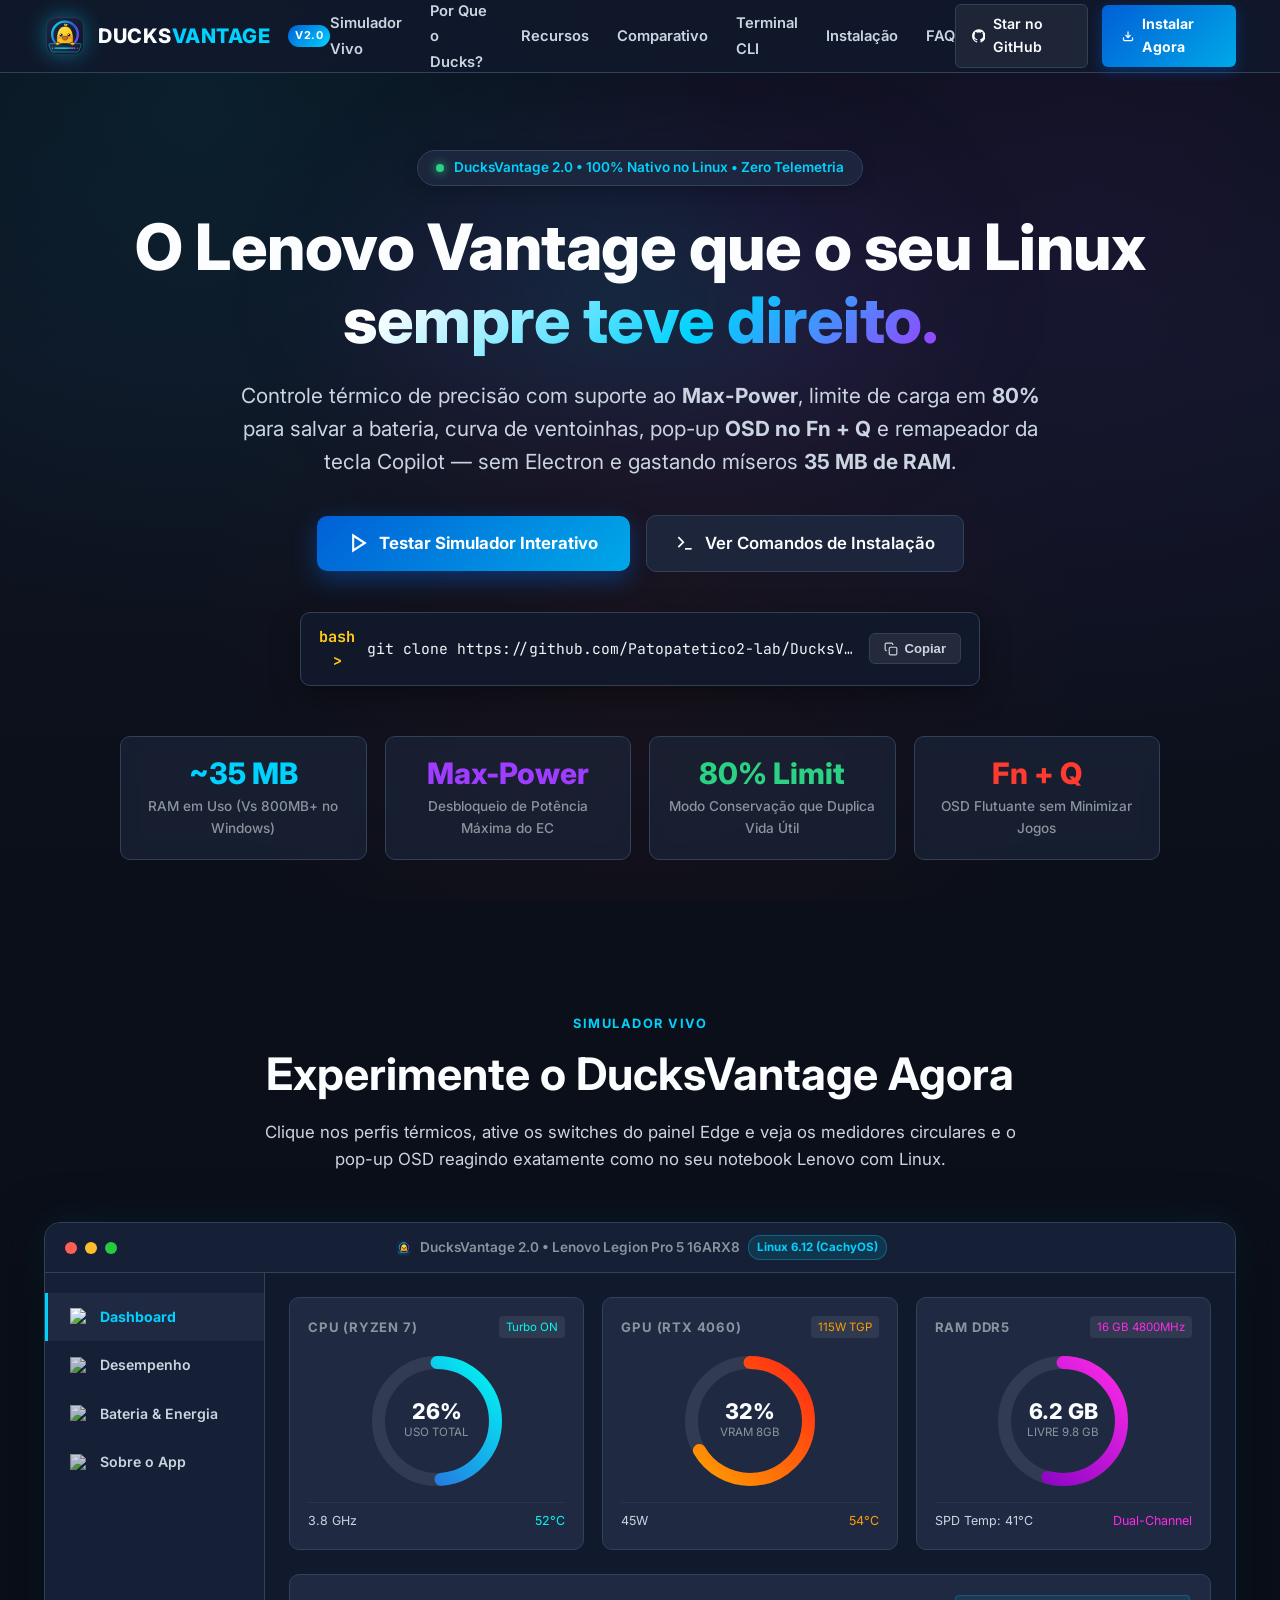
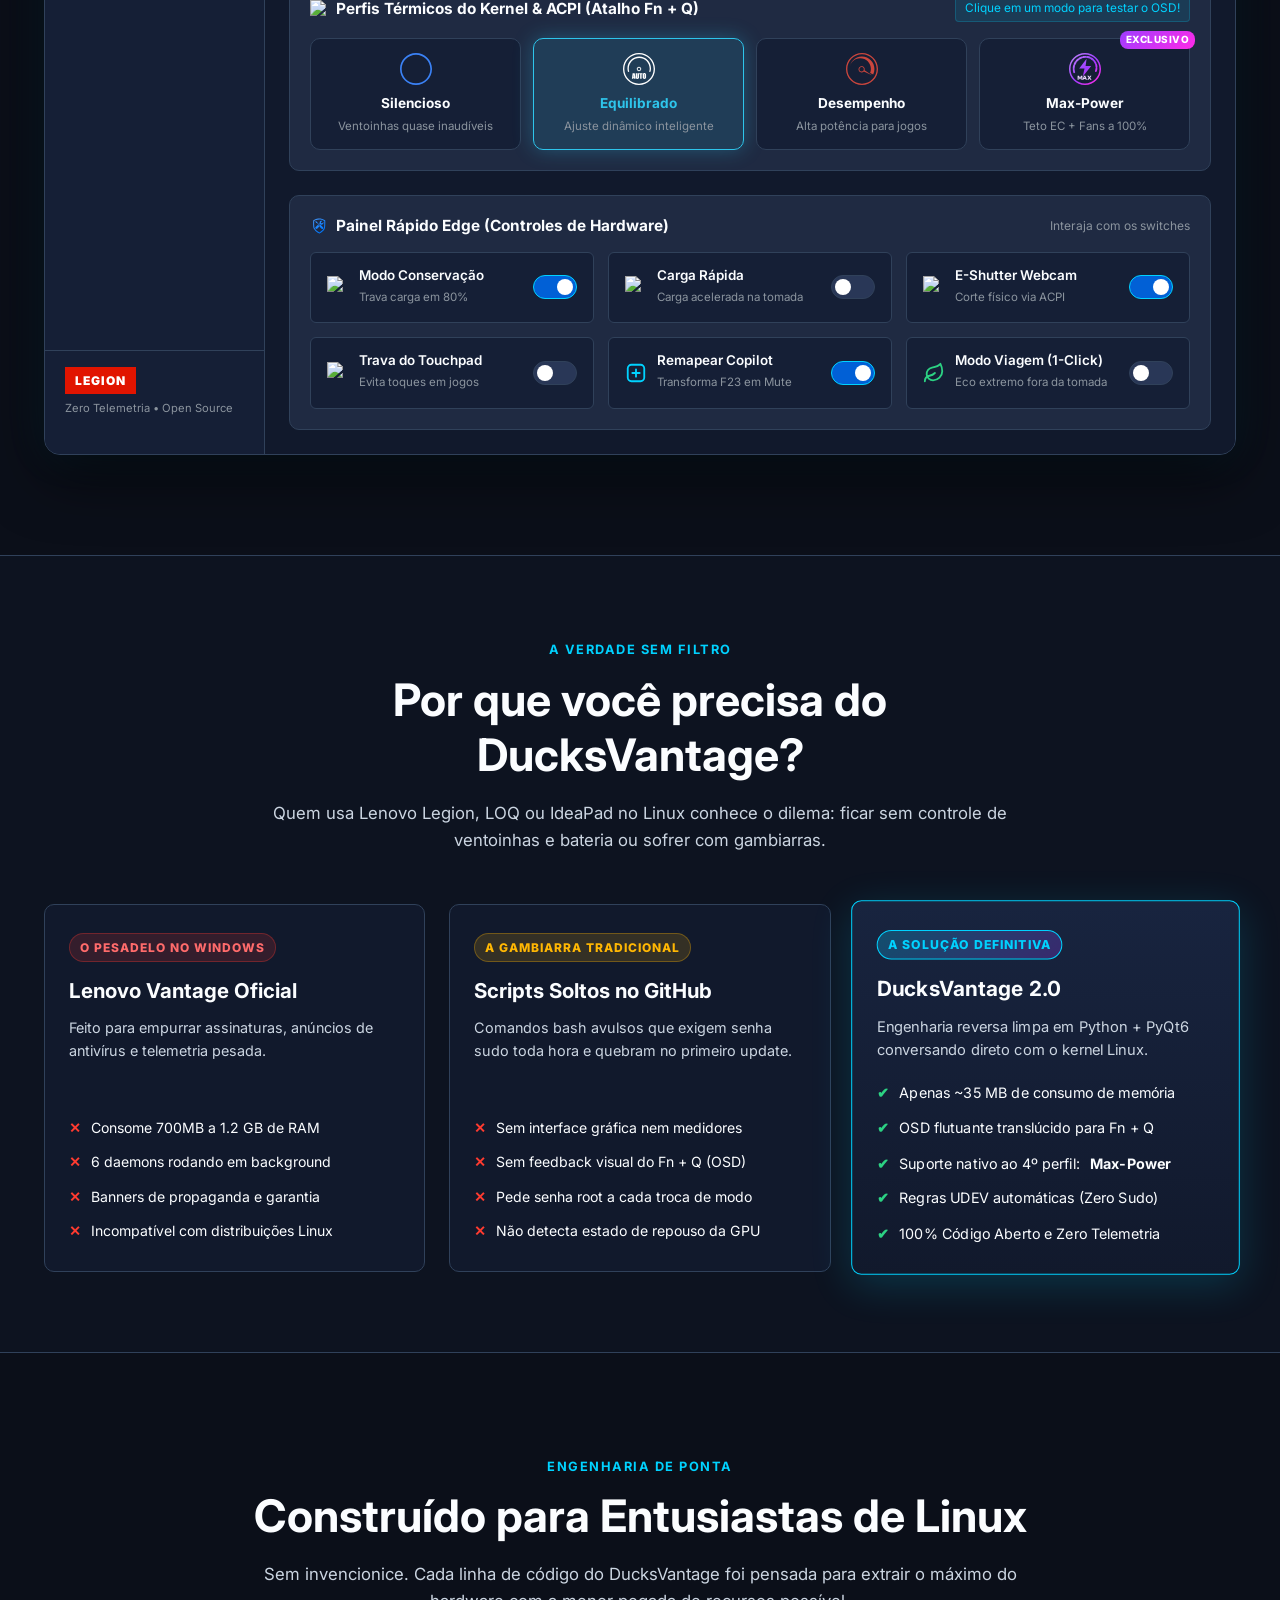
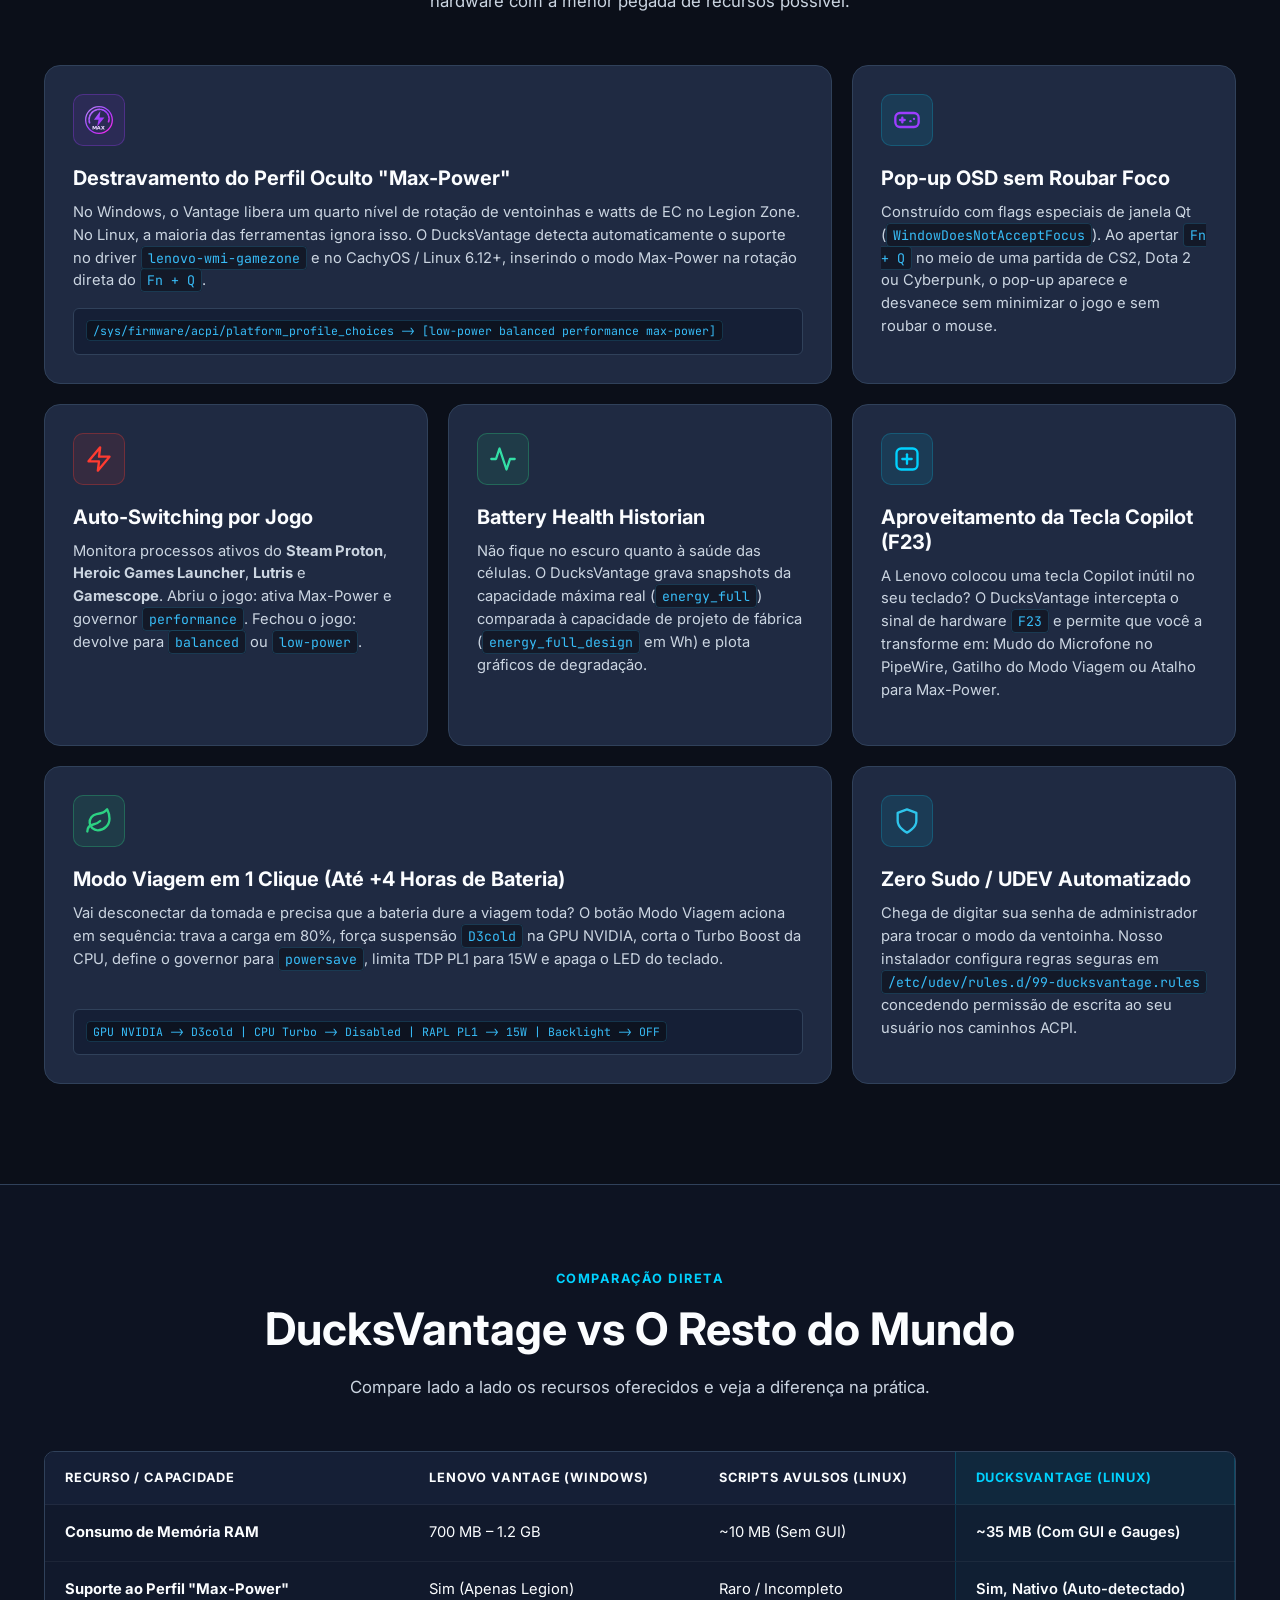
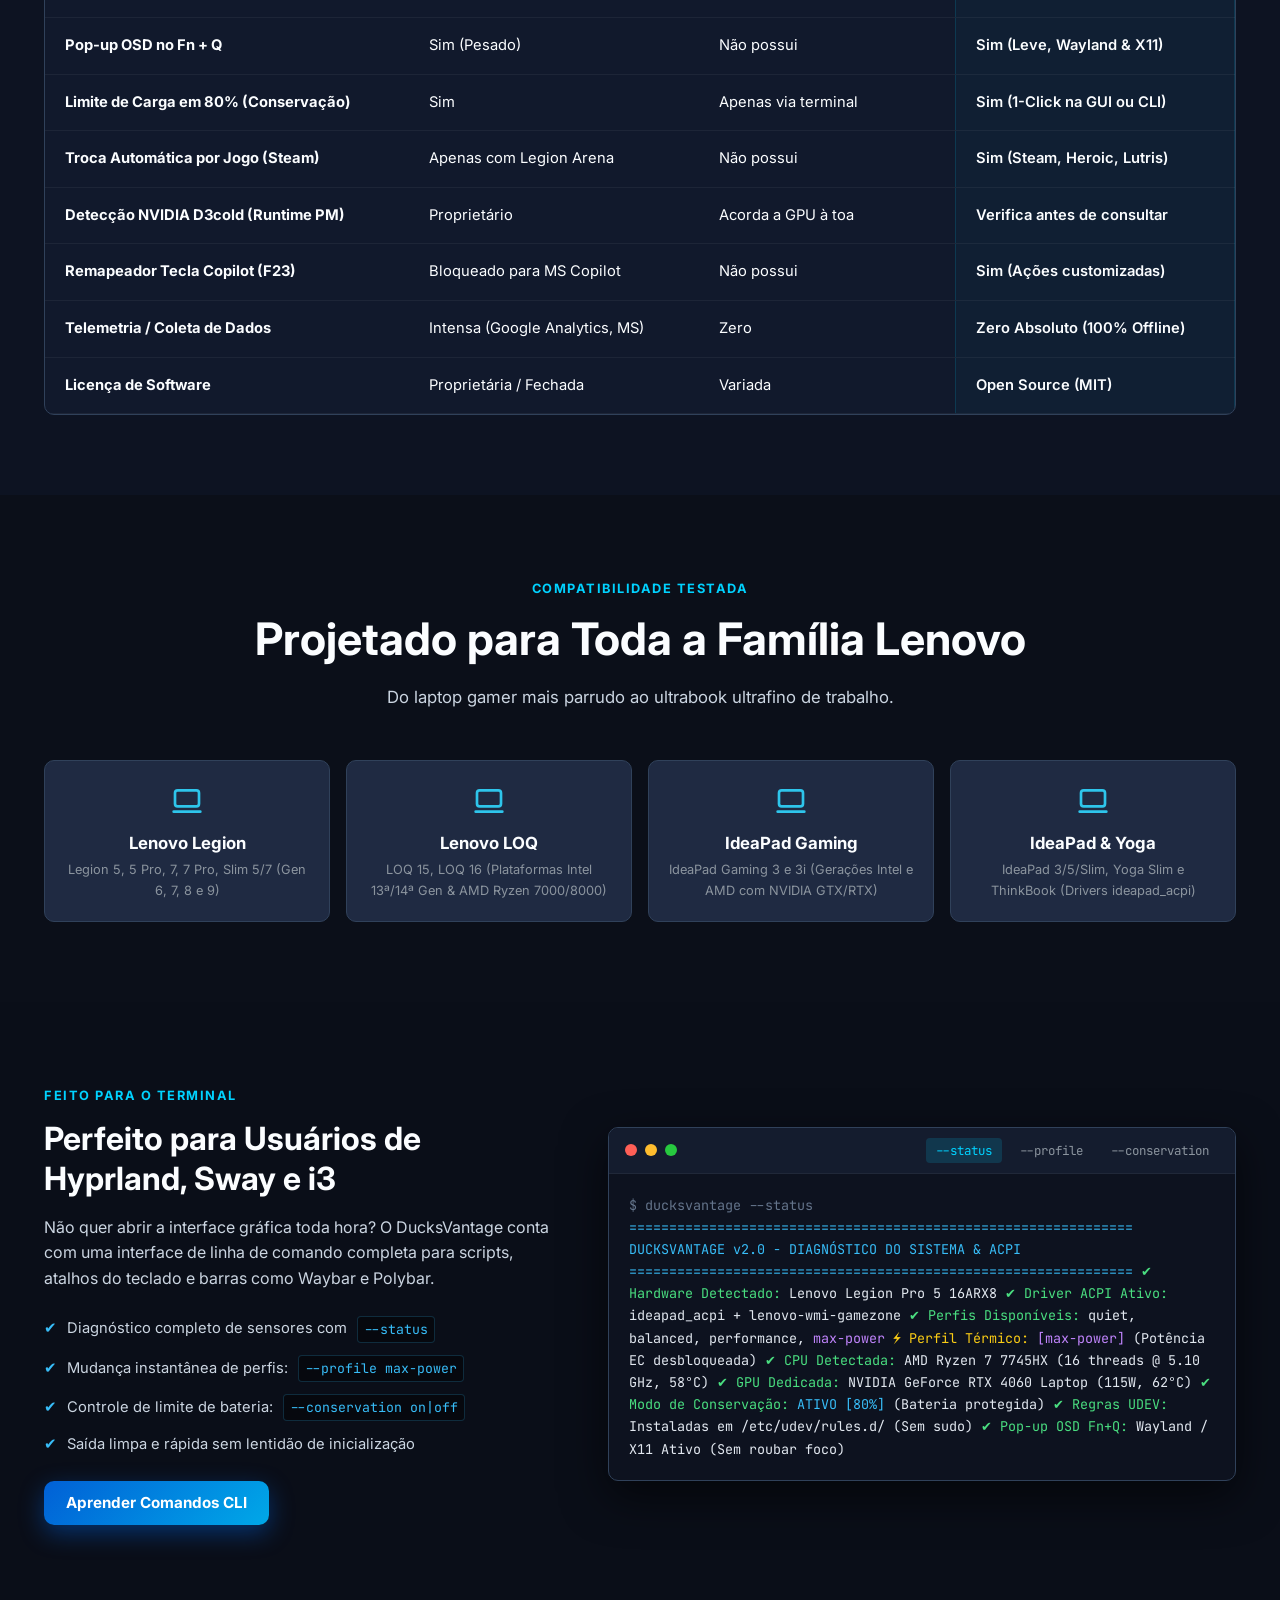
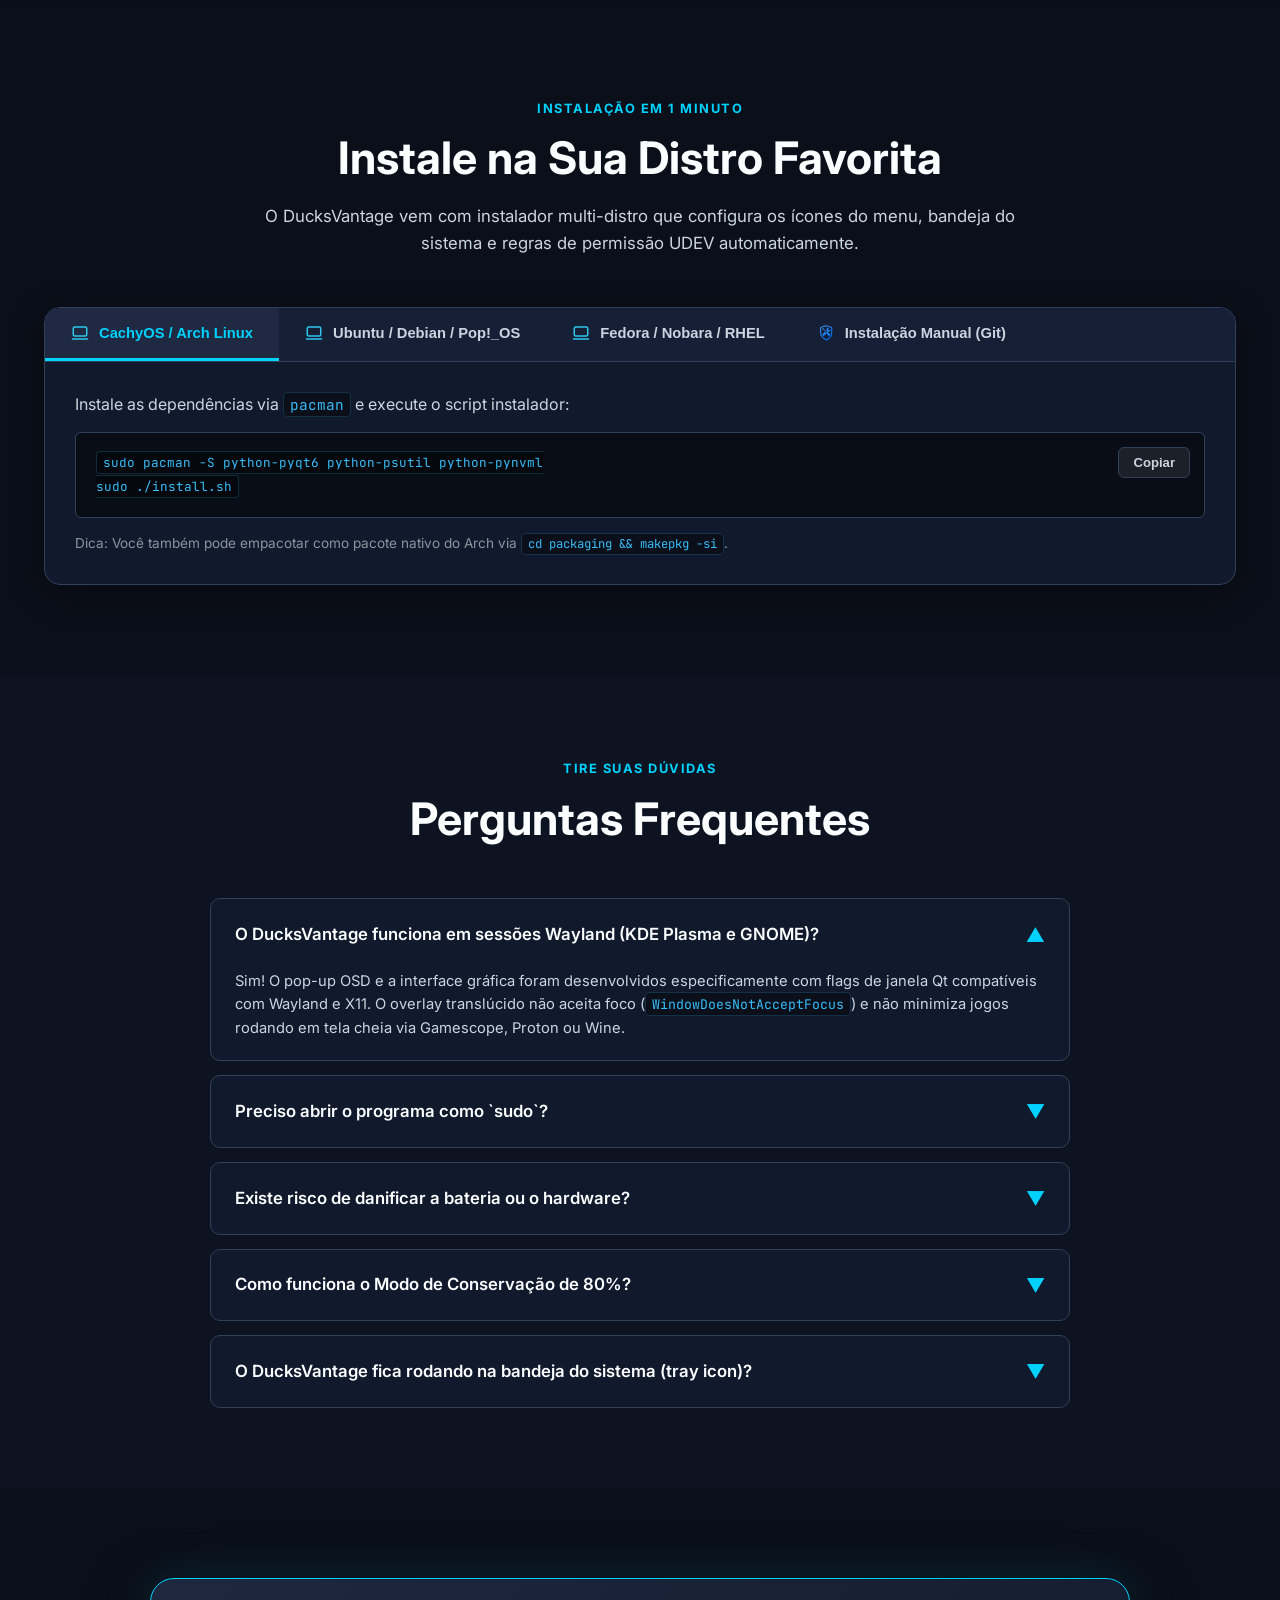
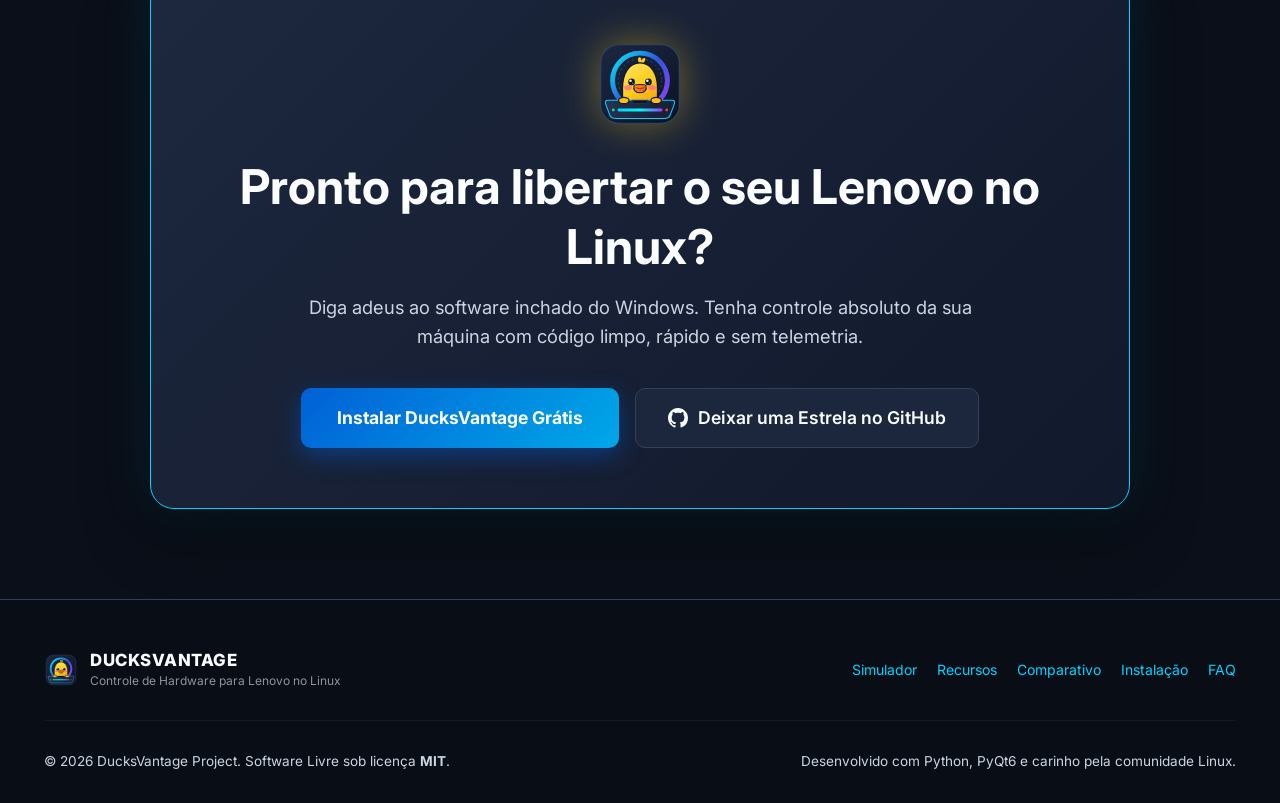
==== commit cea733d7: "docs: adiciona licença MIT, workflow de deploy do GitHub Pages e atualiza metadados" ====
--- a/index.html
+++ b/index.html
@@ -8,11 +8,12 @@
   <!-- Metadados de SEO & Redes Sociais -->
   <meta name="description" content="Controle de hardware, energia e ventoinhas para Lenovo Legion, LOQ, IdeaPad e Yoga no Linux. Feito em Python + PyQt6, 100% nativo, sem Electron e sem telemetria.">
   <meta name="keywords" content="Lenovo, Vantage, Legion, LOQ, IdeaPad, Linux, ACPI, PyQt6, CachyOS, Arch Linux, max-power, OSD, Fn+Q">
-  <meta name="author" content="DucksVantage Project">
+  <meta name="author" content="Patopatetico2-lab">
   <meta property="og:title" content="DucksVantage - O Lenovo Vantage que o Linux Merece">
   <meta property="og:description" content="Controle térmico de precisão, limite de carga em 80%, pop-up OSD do Fn+Q e perfil Max-Power no Linux sem Electron.">
   <meta property="og:type" content="website">
-  <meta property="og:image" content="assets/icons/ducksvantage_logo.svg">
+  <meta property="og:url" content="https://patopatetico2-lab.github.io/DucksVantage/">
+  <meta property="og:image" content="assets/images/og-preview.svg">
   
   <!-- Favicon com o Patinho Oficial -->
   <link rel="icon" type="image/svg+xml" href="assets/icons/ducksvantage_logo.svg">
@@ -67,7 +68,7 @@
       </ul>
 
       <div class="nav-actions">
-        <a href="https://github.com" target="_blank" class="btn-github" id="nav-github-link">
+        <a href="https://github.com/Patopatetico2-lab/DucksVantage" target="_blank" class="btn-github" id="nav-github-link">
           <svg width="18" height="18" viewBox="0 0 24 24" fill="currentColor">
             <path d="M12 0C5.37 0 0 5.37 0 12c0 5.31 3.435 9.795 8.205 11.385.6.105.825-.255.825-.57 0-.285-.015-1.23-.015-2.235-3.015.555-3.795-.735-4.035-1.41-.135-.345-.72-1.41-1.23-1.695-.42-.225-1.02-.78-.015-.795.945-.015 1.62.87 1.845 1.23 1.08 1.815 2.805 1.305 3.495.99.105-.78.42-1.305.765-1.605-2.67-.3-5.46-1.335-5.46-5.925 0-1.305.465-2.385 1.23-3.225-.12-.3-.54-1.53.12-3.18 0 0 1.005-.315 3.3 1.23.96-.27 1.98-.405 3-.405s2.04.135 3 .405c2.295-1.56 3.3-1.23 3.3-1.23.66 1.65.24 2.88.12 3.18.765.84 1.23 1.905 1.23 3.225 0 4.605-2.805 5.625-5.475 5.925.435.375.81 1.095.81 2.22 0 1.605-.015 2.895-.015 3.3 0 .315.225.69.825.57A12.02 12.02 0 0024 12c0-6.63-5.37-12-12-12z"/>
           </svg>
@@ -126,8 +127,8 @@
       <!-- Quick Install Box (Copiar em 1 Clique) -->
       <div class="install-command-box">
         <span class="prefix">bash &gt;</span>
-        <code>git clone https://github.com/SEU-USUARIO/DucksVantage.git &amp;&amp; cd DucksVantage &amp;&amp; sudo ./install.sh</code>
-        <button class="btn-copy" data-clipboard="git clone https://github.com/SEU-USUARIO/DucksVantage.git && cd DucksVantage && sudo ./install.sh">
+        <code>git clone https://github.com/Patopatetico2-lab/DucksVantage.git &amp;&amp; cd DucksVantage &amp;&amp; sudo ./install.sh</code>
+        <button class="btn-copy" data-clipboard="git clone https://github.com/Patopatetico2-lab/DucksVantage.git && cd DucksVantage && sudo ./install.sh">
           <svg width="14" height="14" viewBox="0 0 24 24" fill="none" stroke="currentColor" stroke-width="2">
             <rect x="9" y="9" width="13" height="13" rx="2" ry="2"/>
             <path d="M5 15H4a2 2 0 0 1-2-2V4a2 2 0 0 1 2-2h9a2 2 0 0 1 2 2v1"/>
@@ -896,12 +897,12 @@
           <div class="install-pane" id="tab-manual">
             <p>Clone o repositório e rode diretamente sem instalar no sistema:</p>
             <div class="code-block-wrapper">
-              <button class="btn-copy btn-copy-code" data-clipboard="git clone https://github.com/SEU-USUARIO/DucksVantage.git
+              <button class="btn-copy btn-copy-code" data-clipboard="git clone https://github.com/Patopatetico2-lab/DucksVantage.git
 cd DucksVantage
 pip install -r requirements.txt
 python3 main.py --install-udev
 python3 main.py">Copiar</button>
-              <pre><code>git clone https://github.com/SEU-USUARIO/DucksVantage.git
+              <pre><code>git clone https://github.com/Patopatetico2-lab/DucksVantage.git
 cd DucksVantage
 pip install -r requirements.txt
 python3 main.py --install-udev
@@ -1007,7 +1008,7 @@
           <a href="#instalacao" class="btn-hero-primary" style="font-size: 1.1rem; padding: 15px 36px;">
             <span>Instalar DucksVantage Grátis</span>
           </a>
-          <a href="https://github.com" target="_blank" class="btn-hero-secondary" style="font-size: 1.1rem; padding: 15px 32px;">
+          <a href="https://github.com/Patopatetico2-lab/DucksVantage" target="_blank" class="btn-hero-secondary" style="font-size: 1.1rem; padding: 15px 32px;">
             <svg width="20" height="20" viewBox="0 0 24 24" fill="currentColor">
               <path d="M12 0C5.37 0 0 5.37 0 12c0 5.31 3.435 9.795 8.205 11.385.6.105.825-.255.825-.57 0-.285-.015-1.23-.015-2.235-3.015.555-3.795-.735-4.035-1.41-.135-.345-.72-1.41-1.23-1.695-.42-.225-1.02-.78-.015-.795.945-.015 1.62.87 1.845 1.23 1.08 1.815 2.805 1.305 3.495.99.105-.78.42-1.305.765-1.605-2.67-.3-5.46-1.335-5.46-5.925 0-1.305.465-2.385 1.23-3.225-.12-.3-.54-1.53.12-3.18 0 0 1.005-.315 3.3 1.23.96-.27 1.98-.405 3-.405s2.04.135 3 .405c2.295-1.56 3.3-1.23 3.3-1.23.66 1.65.24 2.88.12 3.18.765.84 1.23 1.905 1.23 3.225 0 4.605-2.805 5.625-5.475 5.925.435.375.81 1.095.81 2.22 0 1.605-.015 2.895-.015 3.3 0 .315.225.69.825.57A12.02 12.02 0 0024 12c0-6.63-5.37-12-12-12z"/>
             </svg>
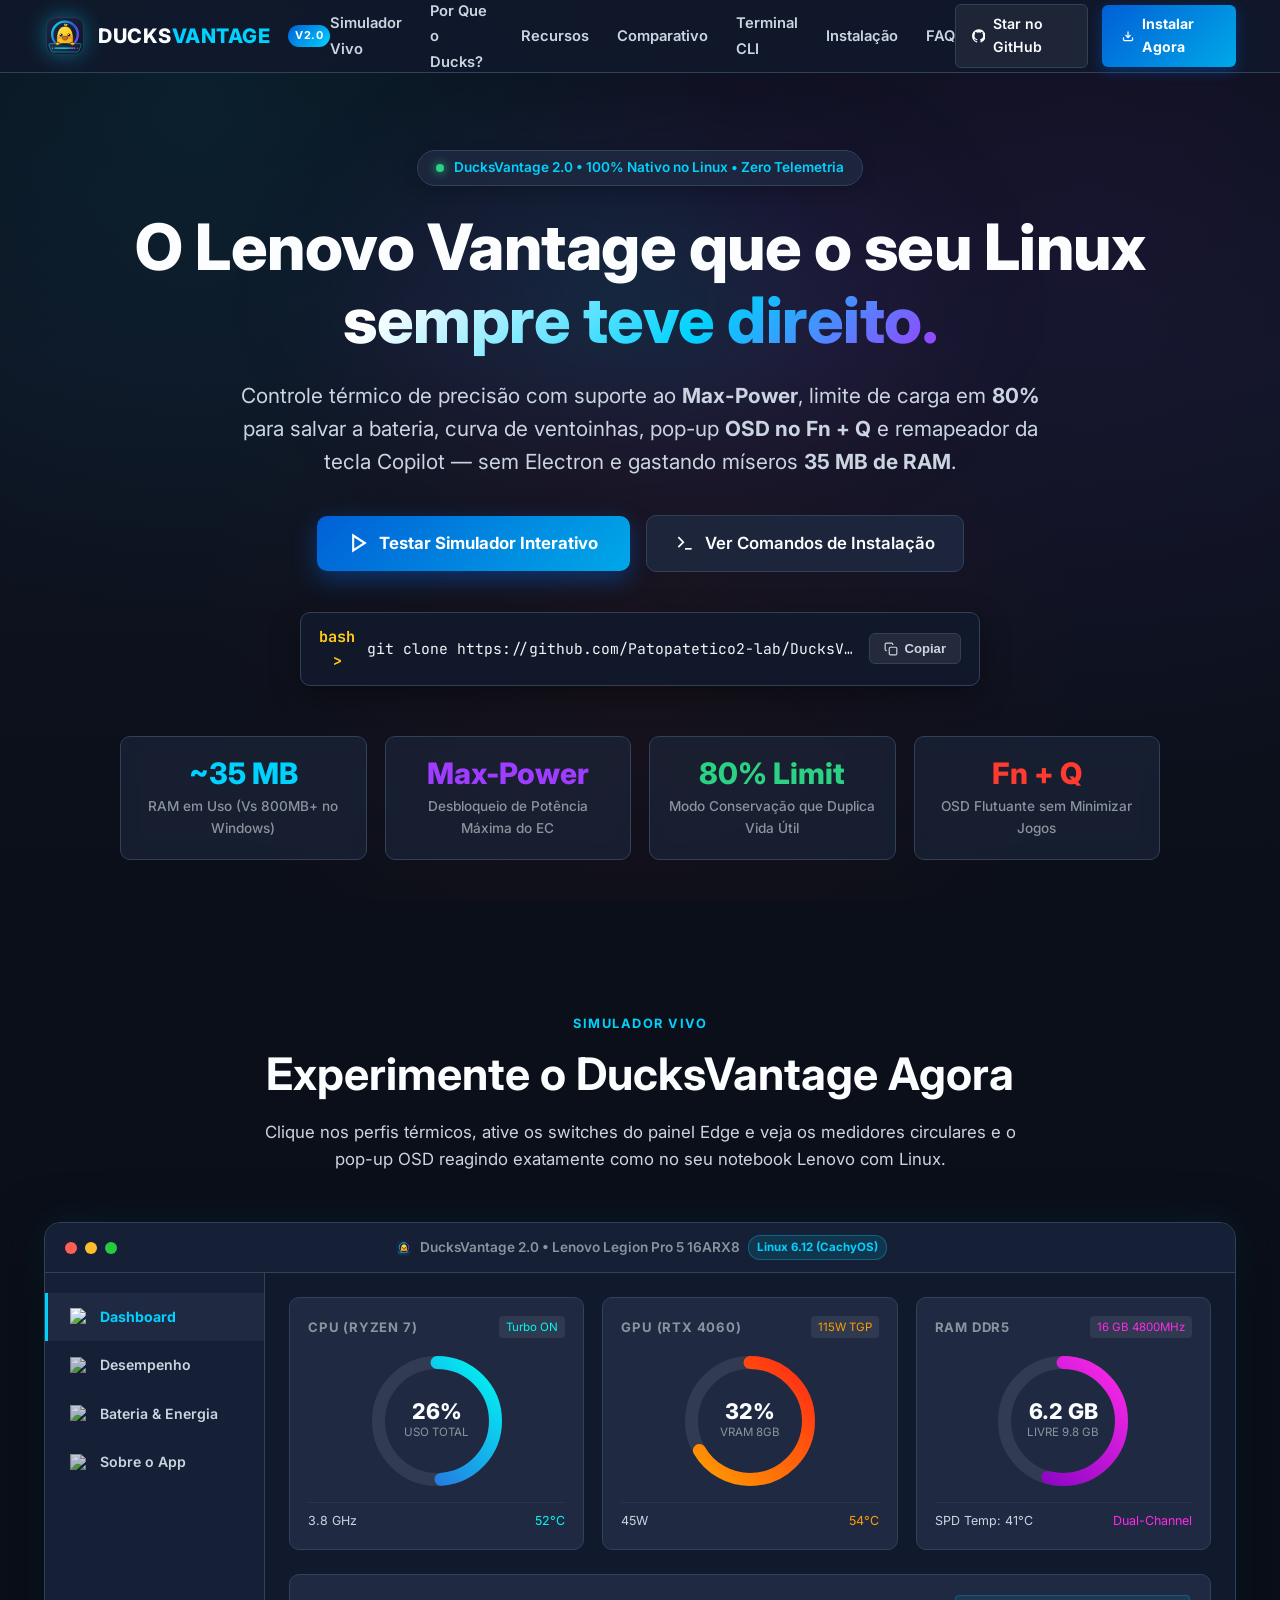
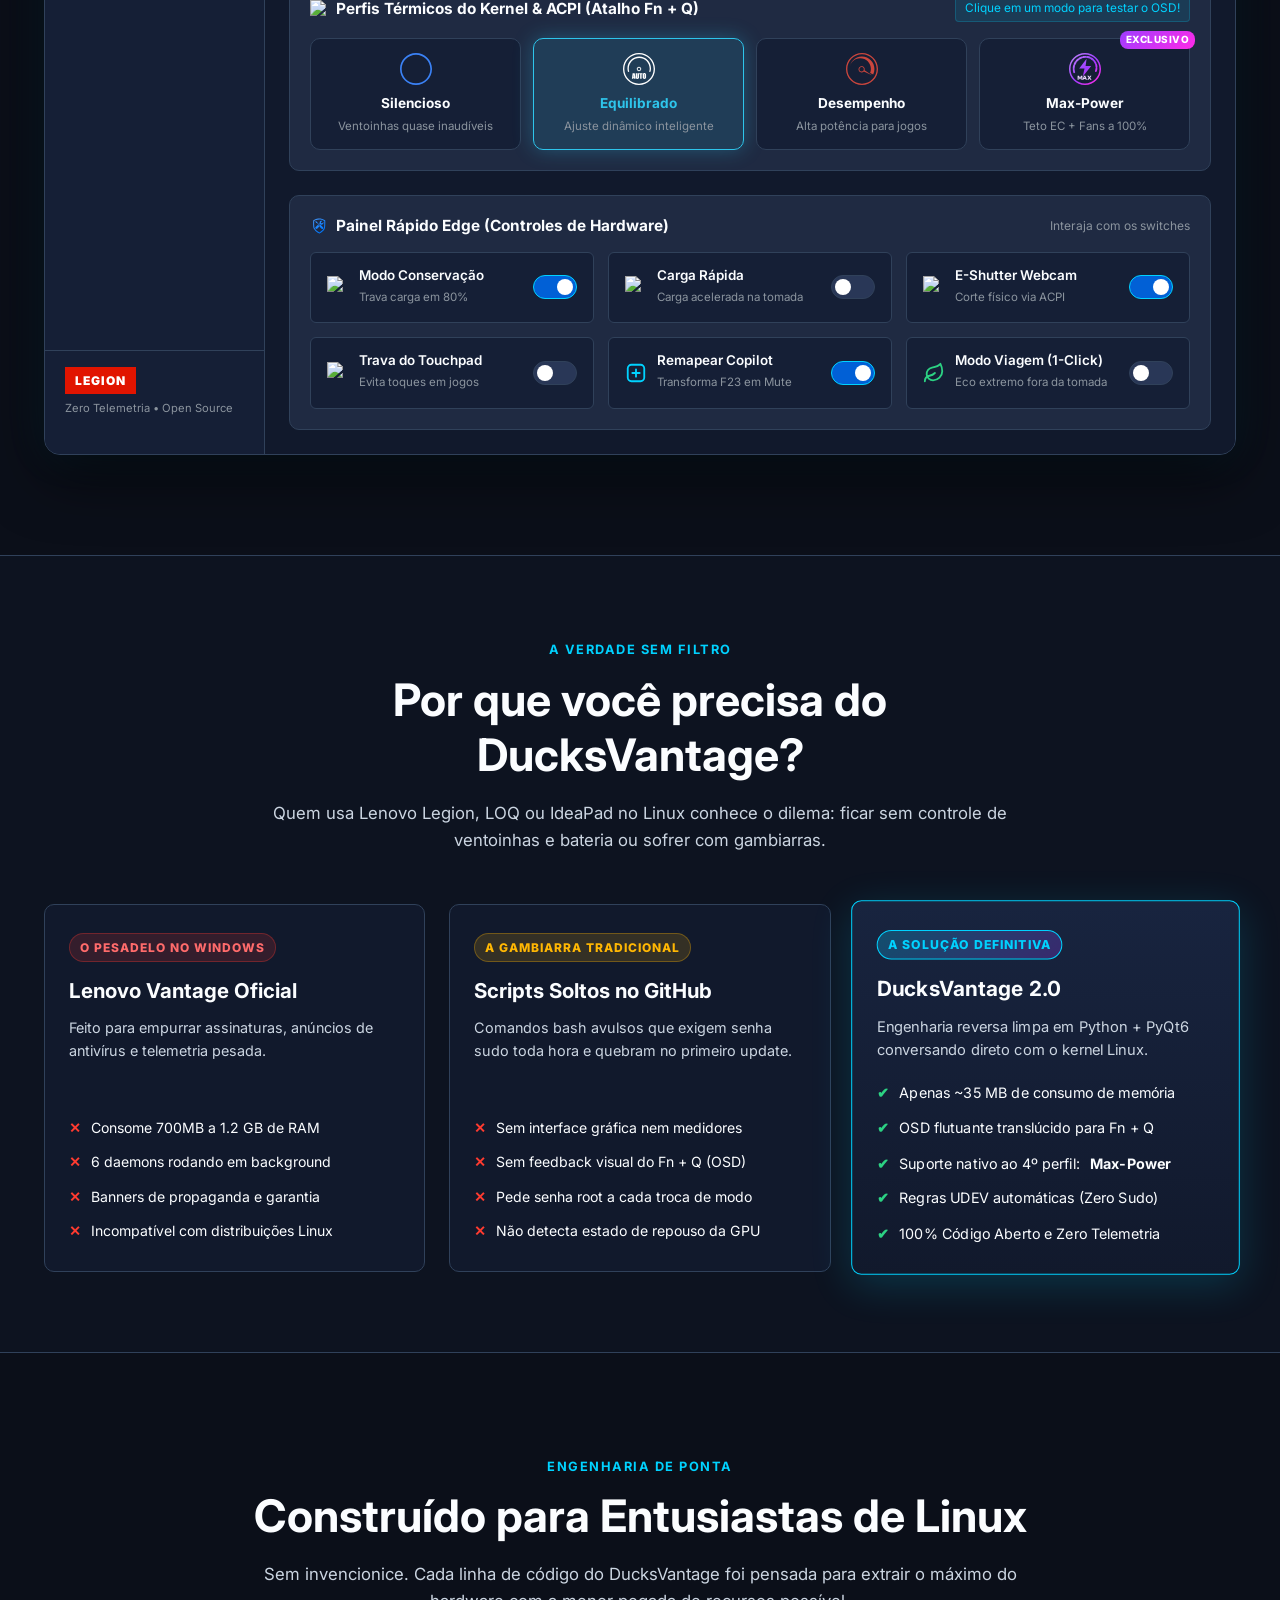
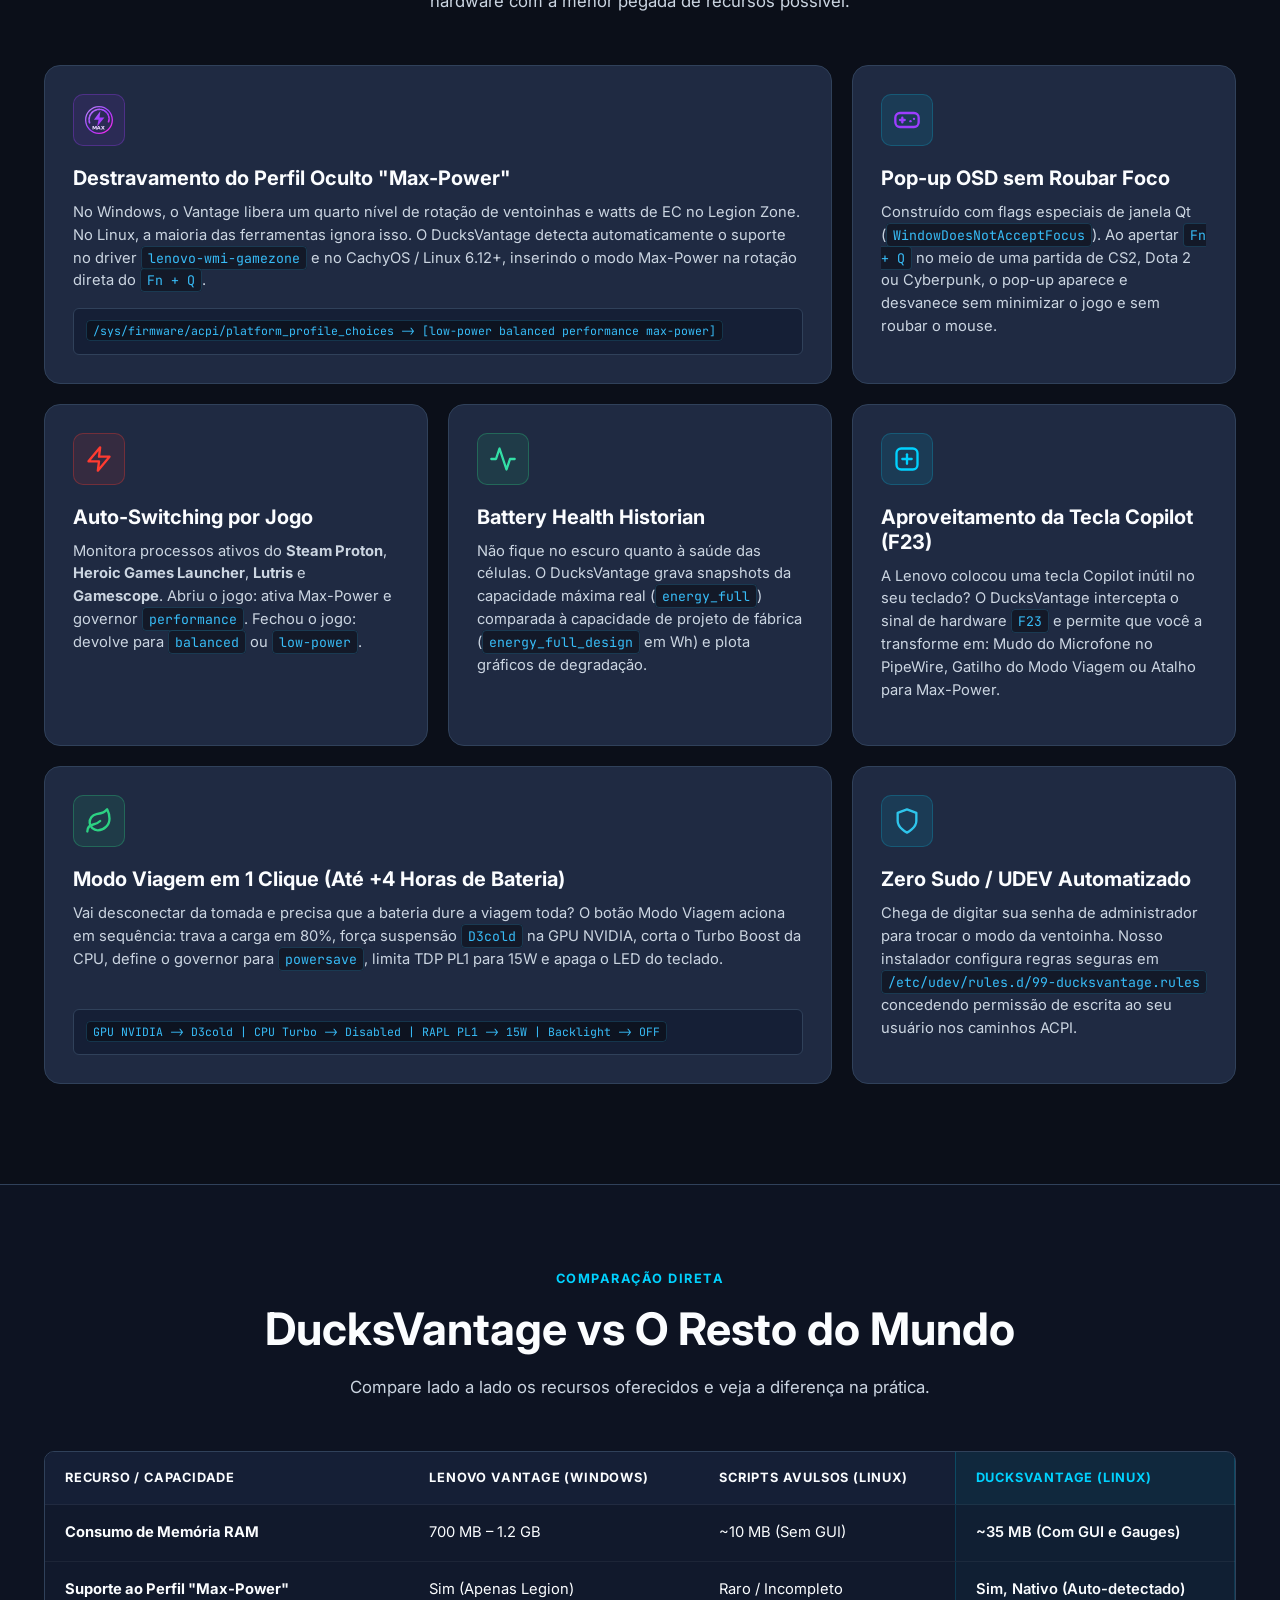
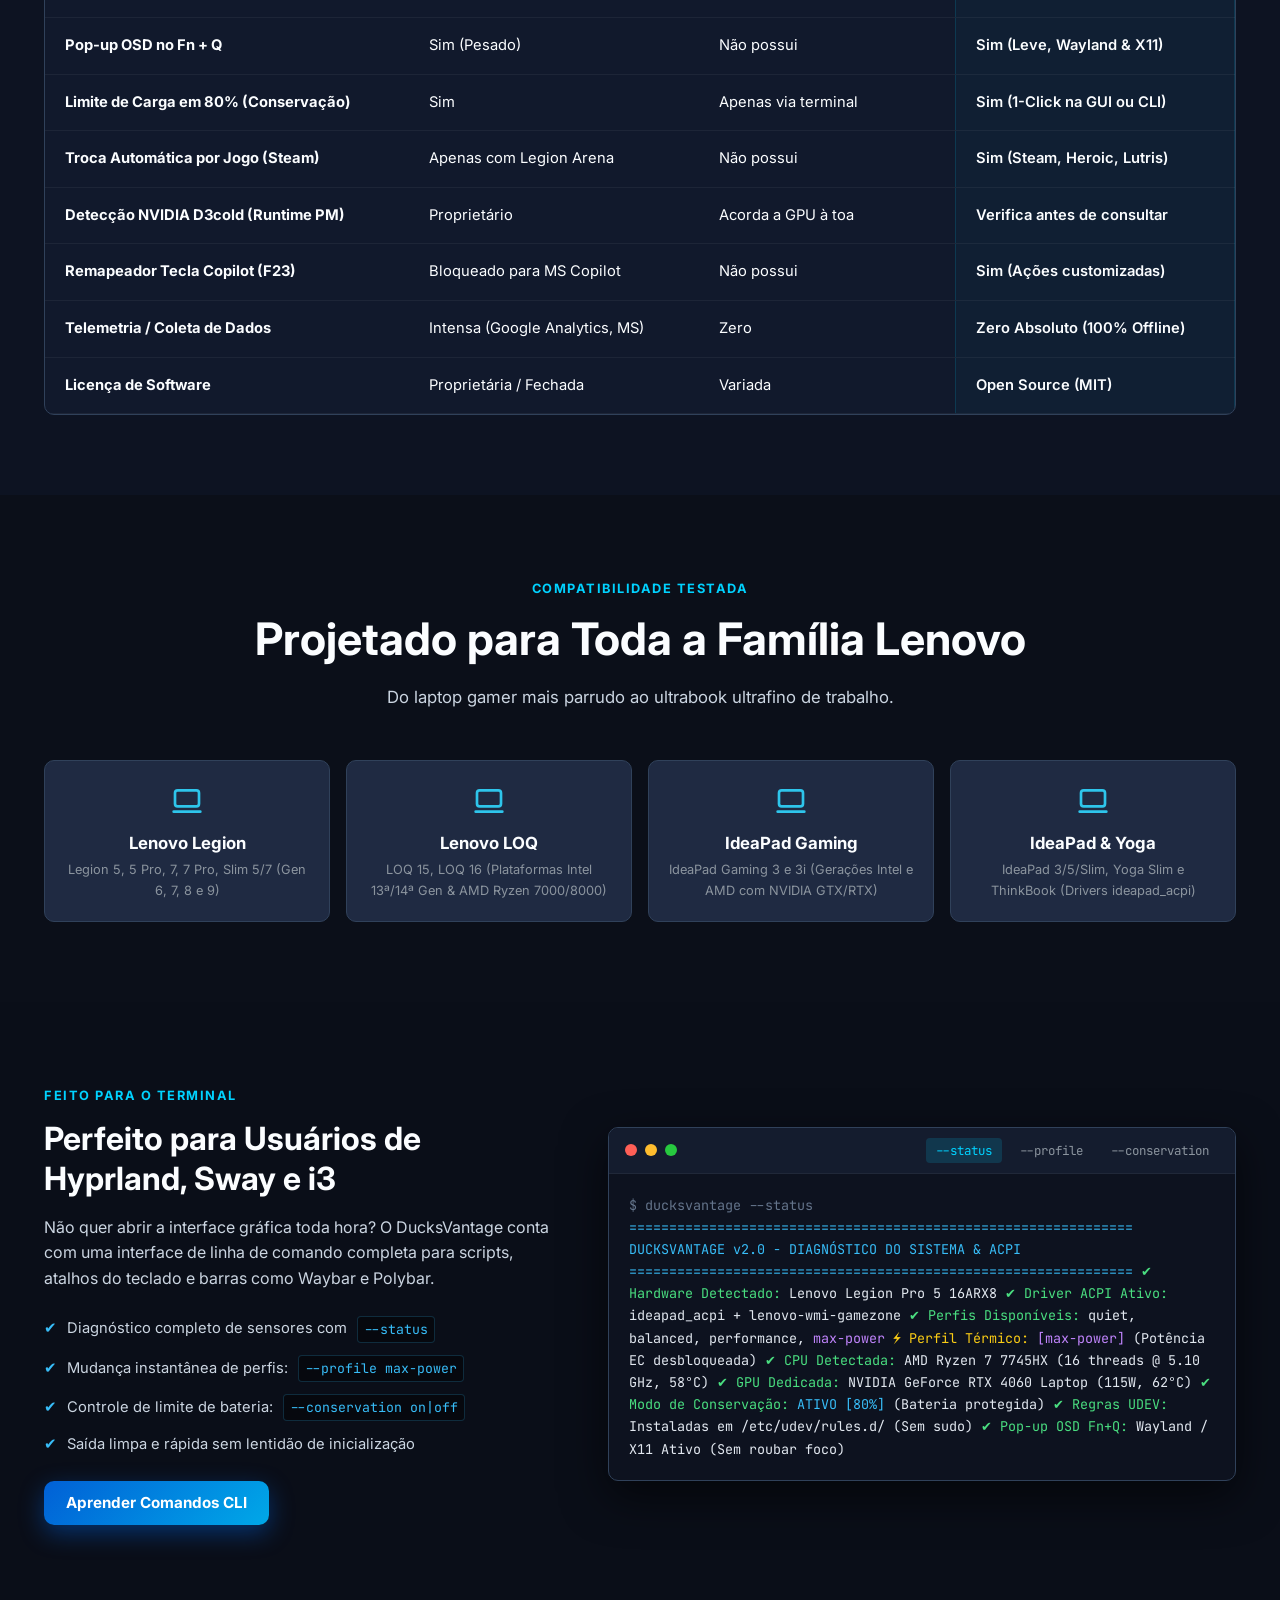
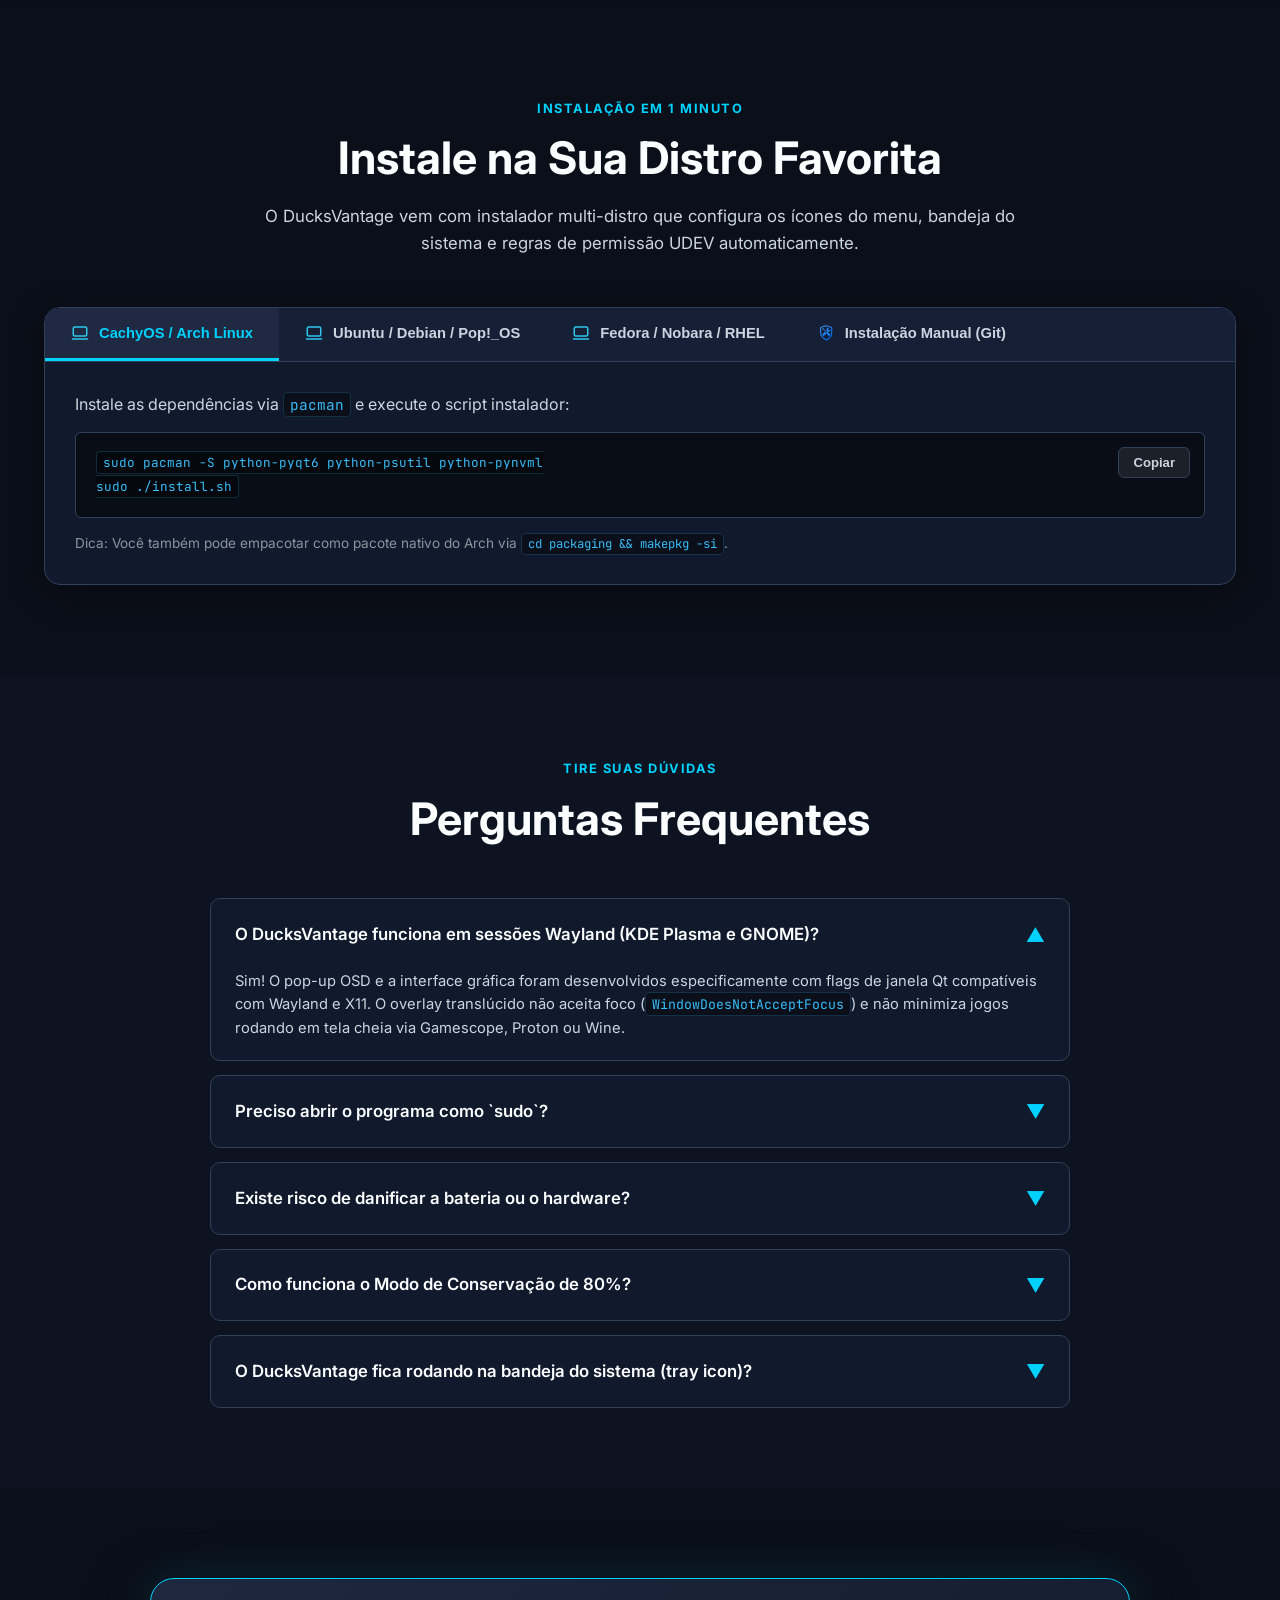
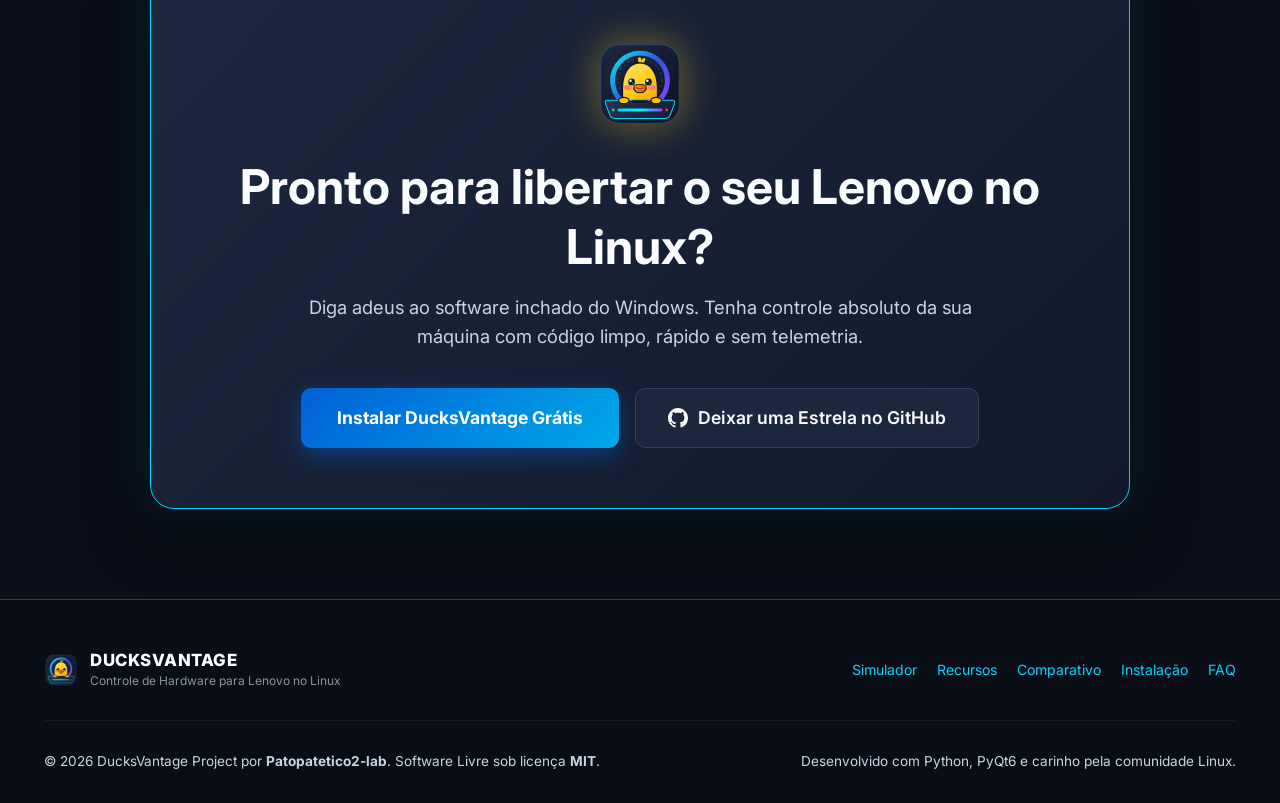
==== commit 339326c2: "docs: atualiza créditos de autoria no rodapé" ====
--- a/index.html
+++ b/index.html
@@ -1043,7 +1043,7 @@
       </div>
 
       <div class="footer-bottom">
-        <p>© 2026 DucksVantage Project. Software Livre sob licença <b>MIT</b>.</p>
+        <p>© 2026 DucksVantage Project por <b>Patopatetico2-lab</b>. Software Livre sob licença <b>MIT</b>.</p>
         <p>Desenvolvido com Python, PyQt6 e carinho pela comunidade Linux.</p>
       </div>
     </div>
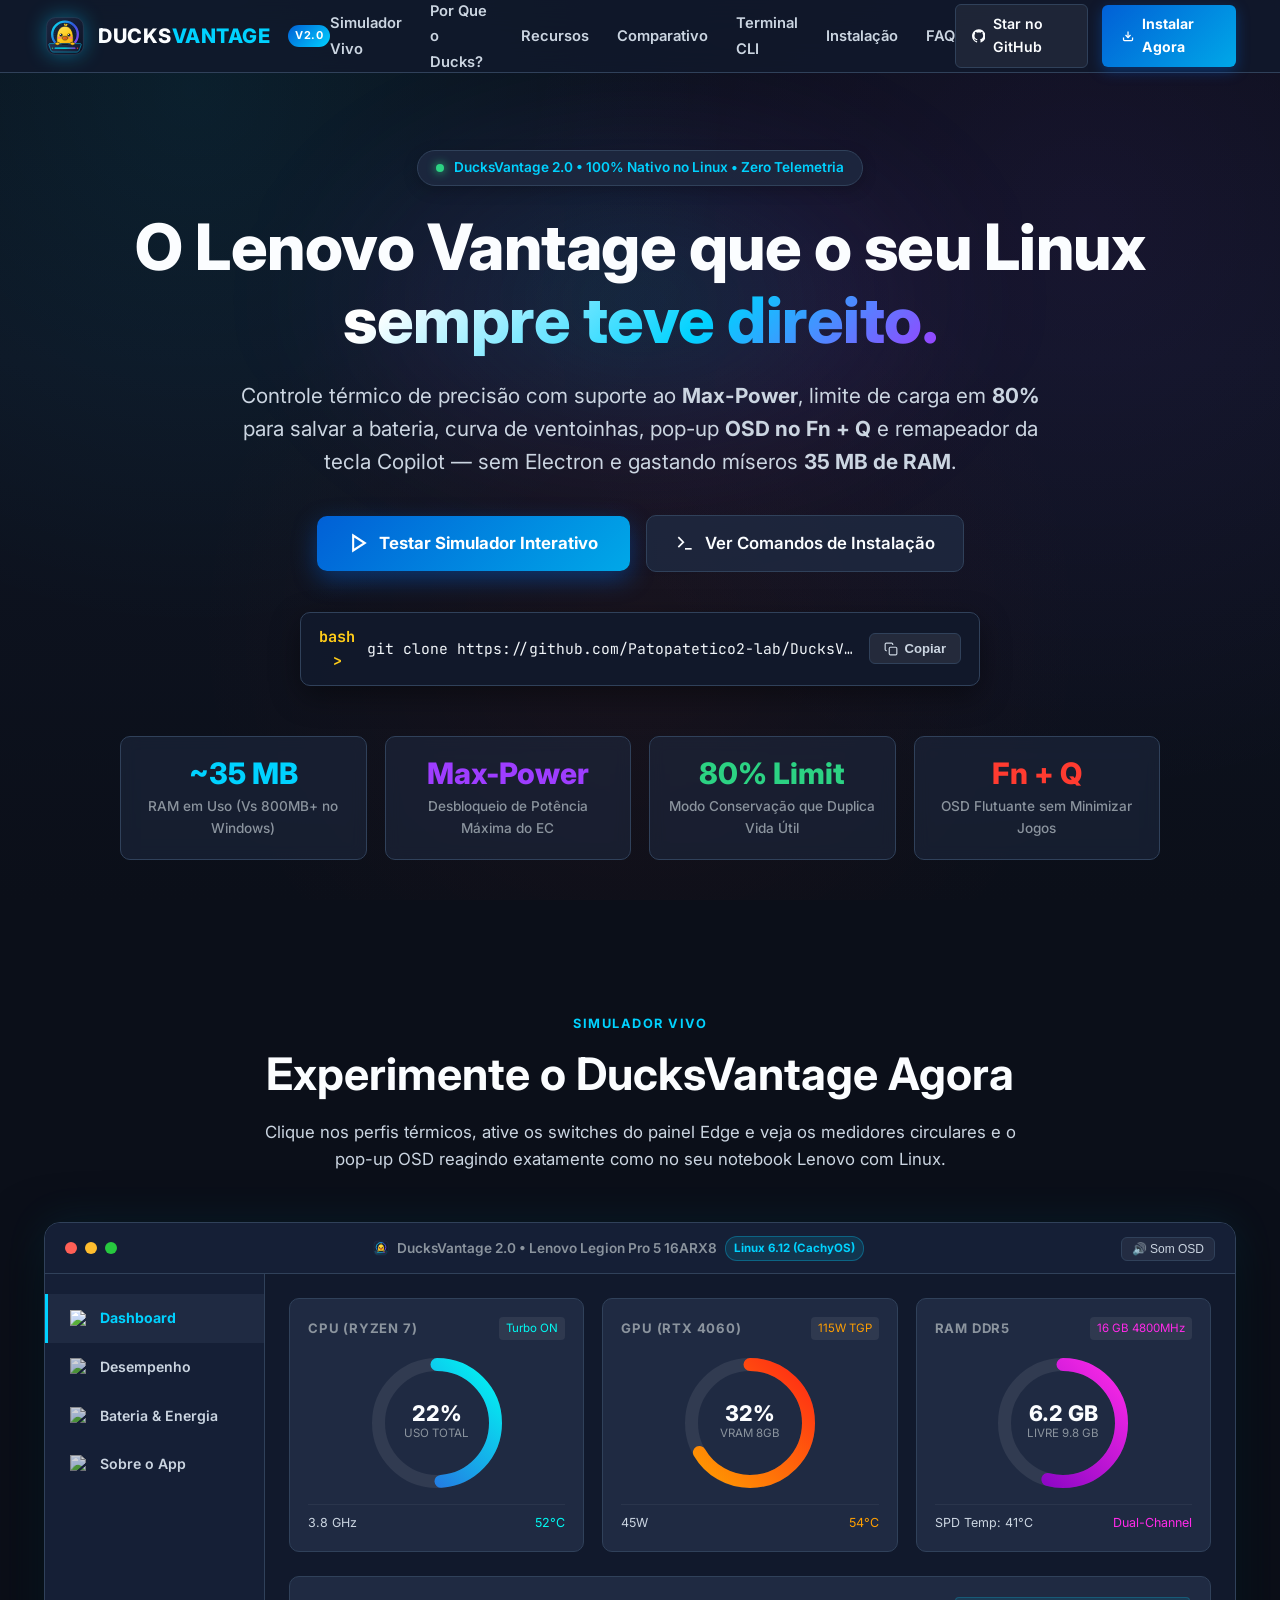
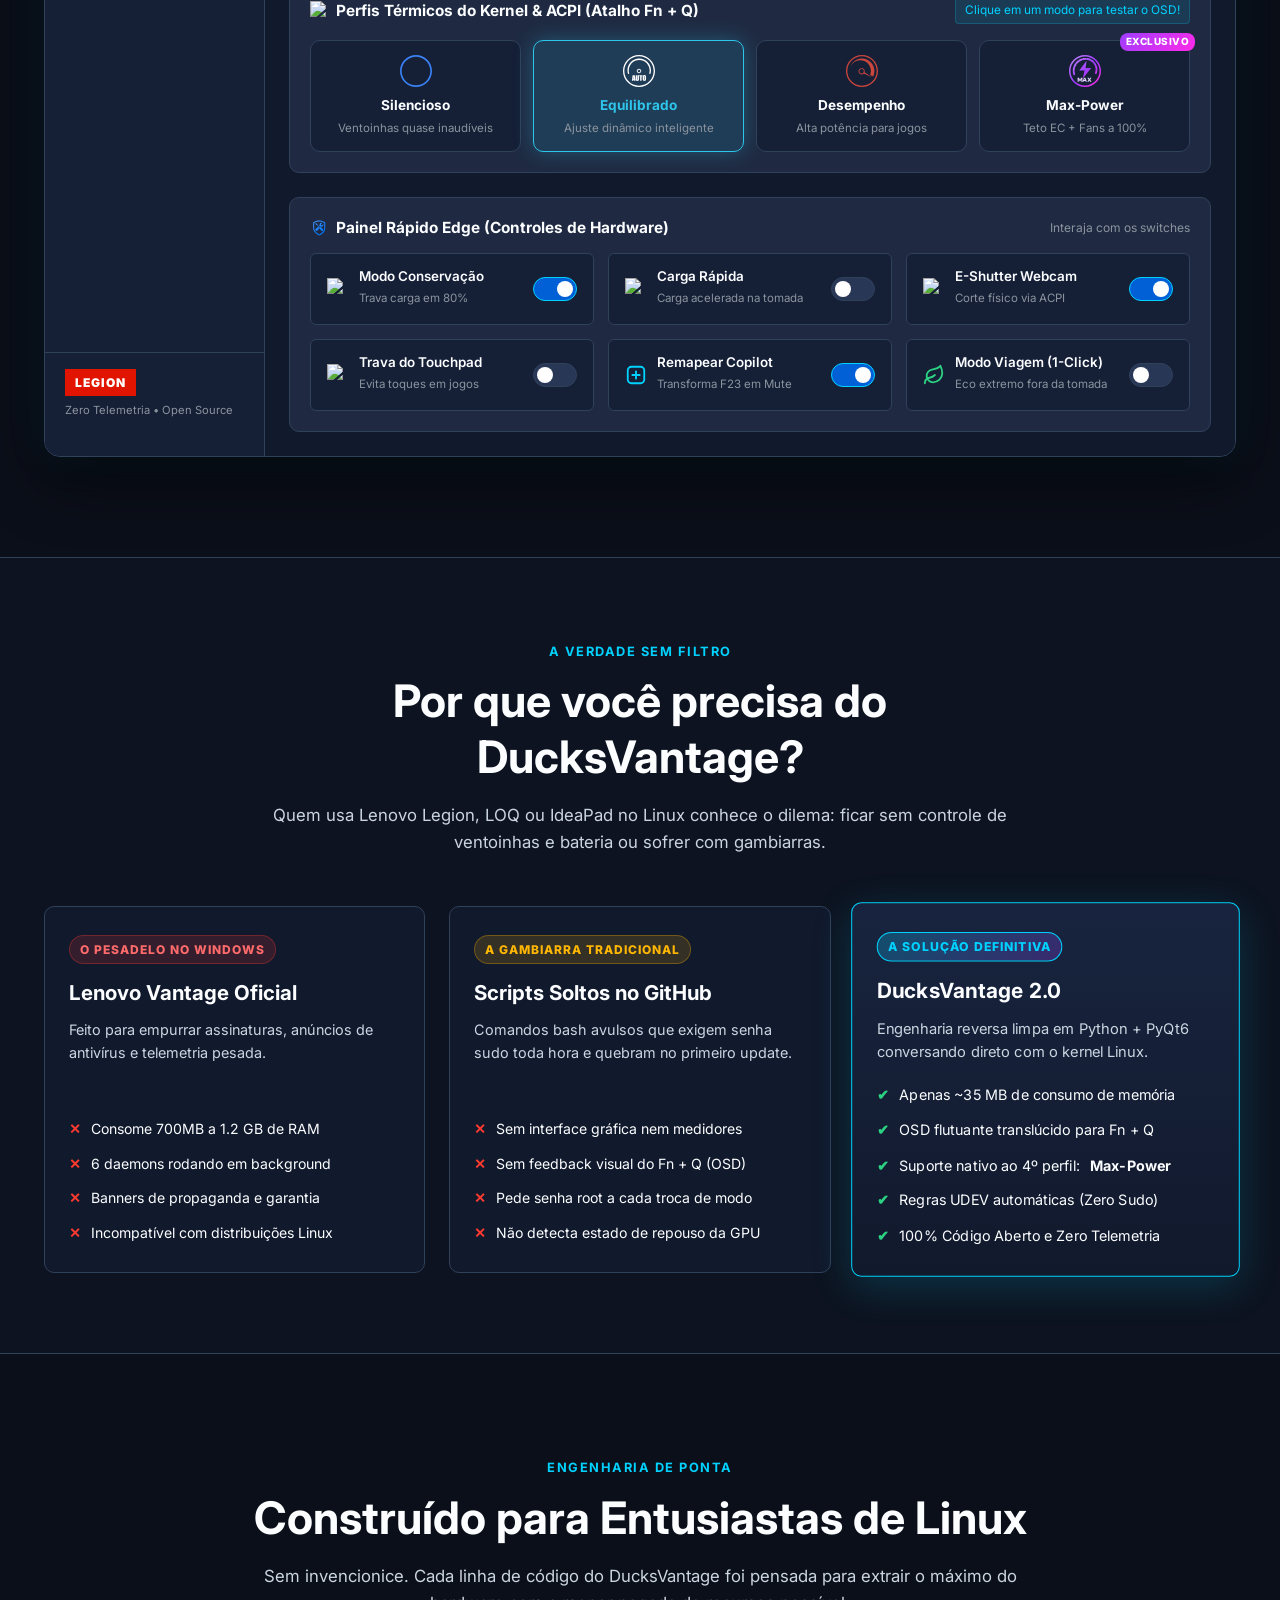
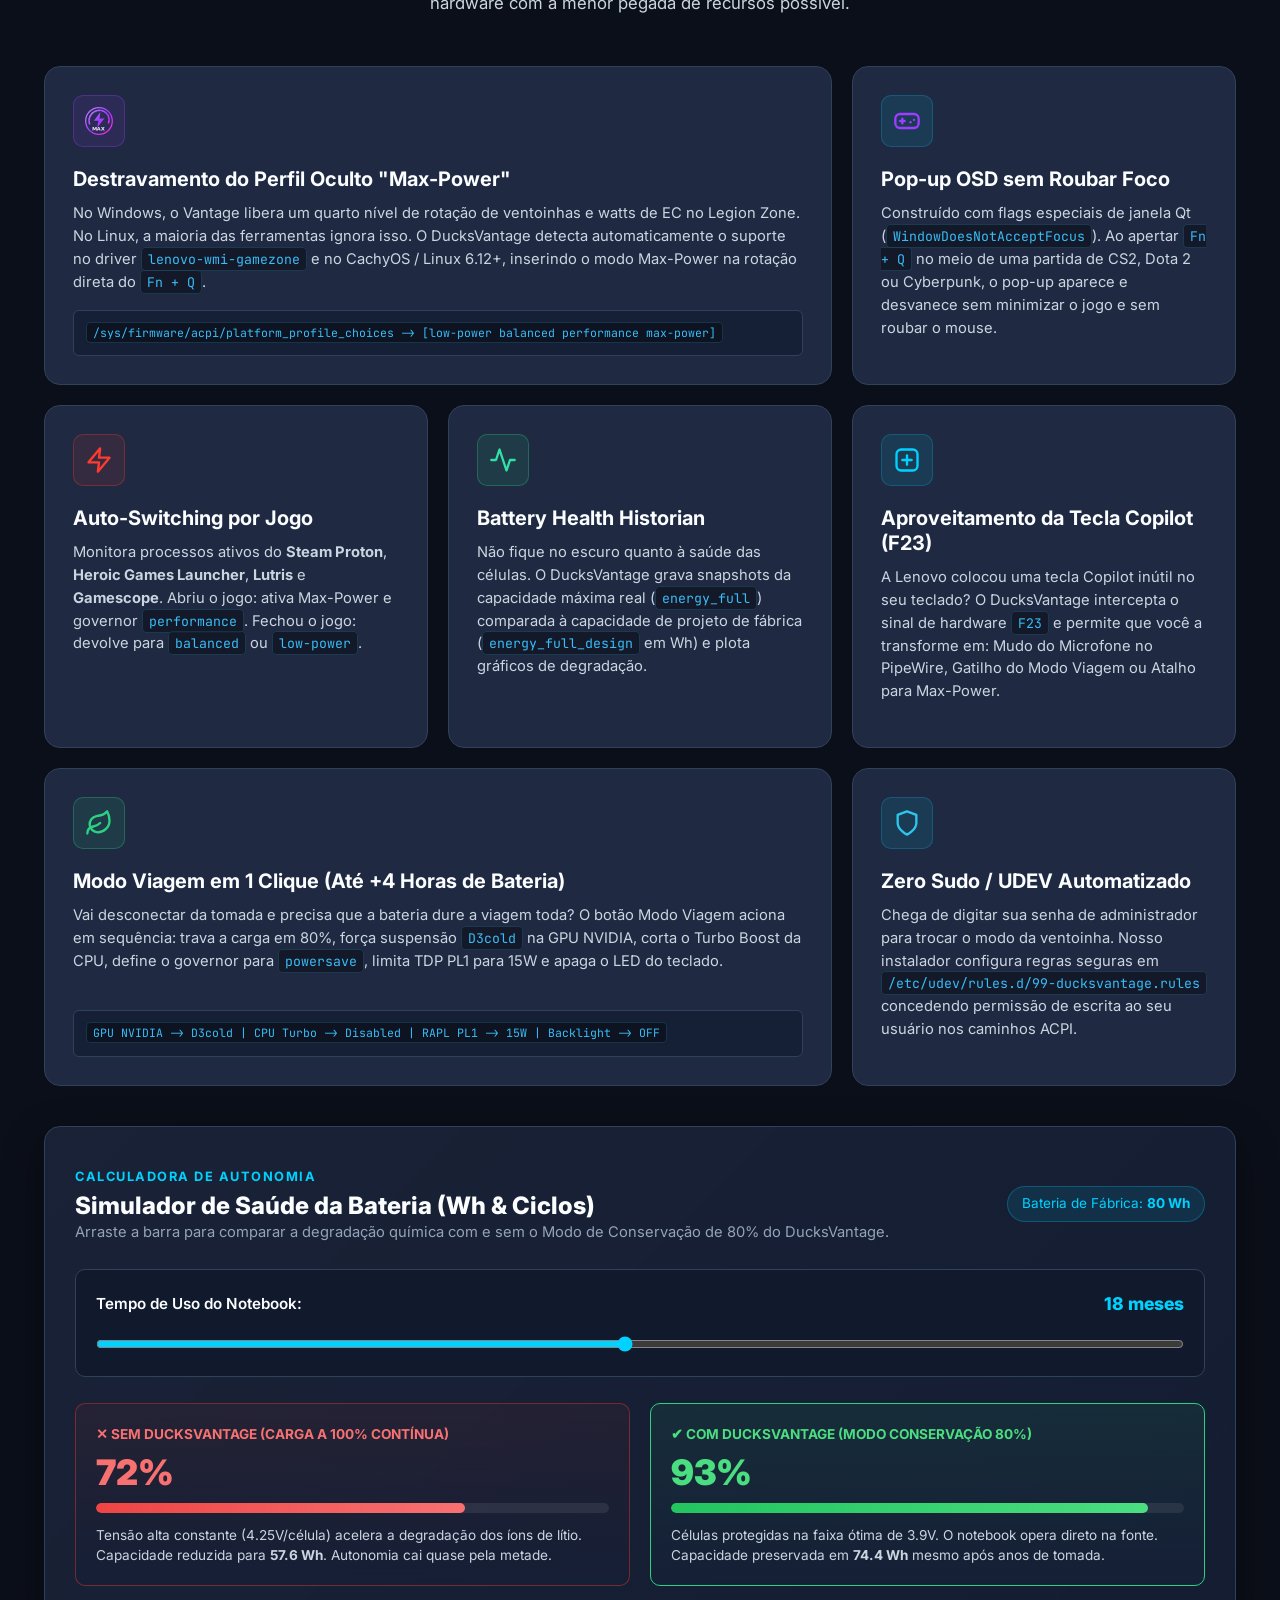
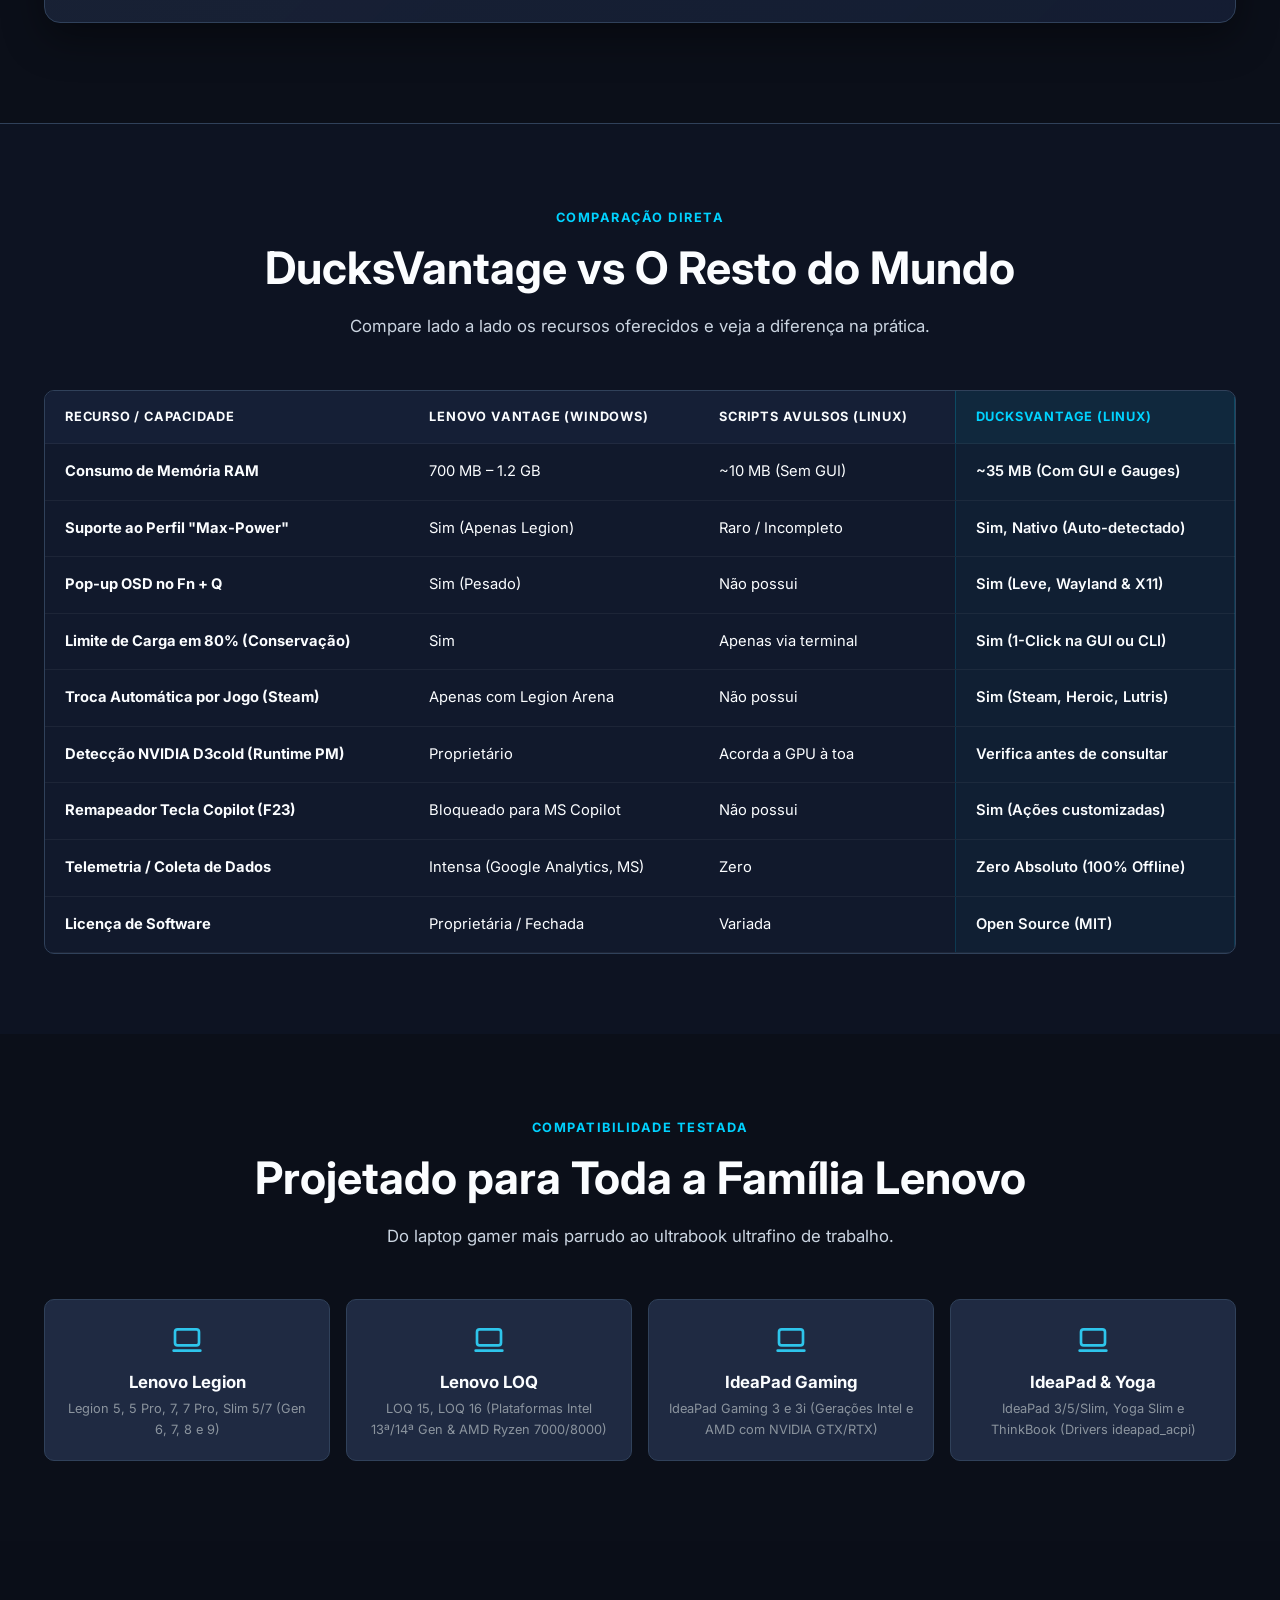
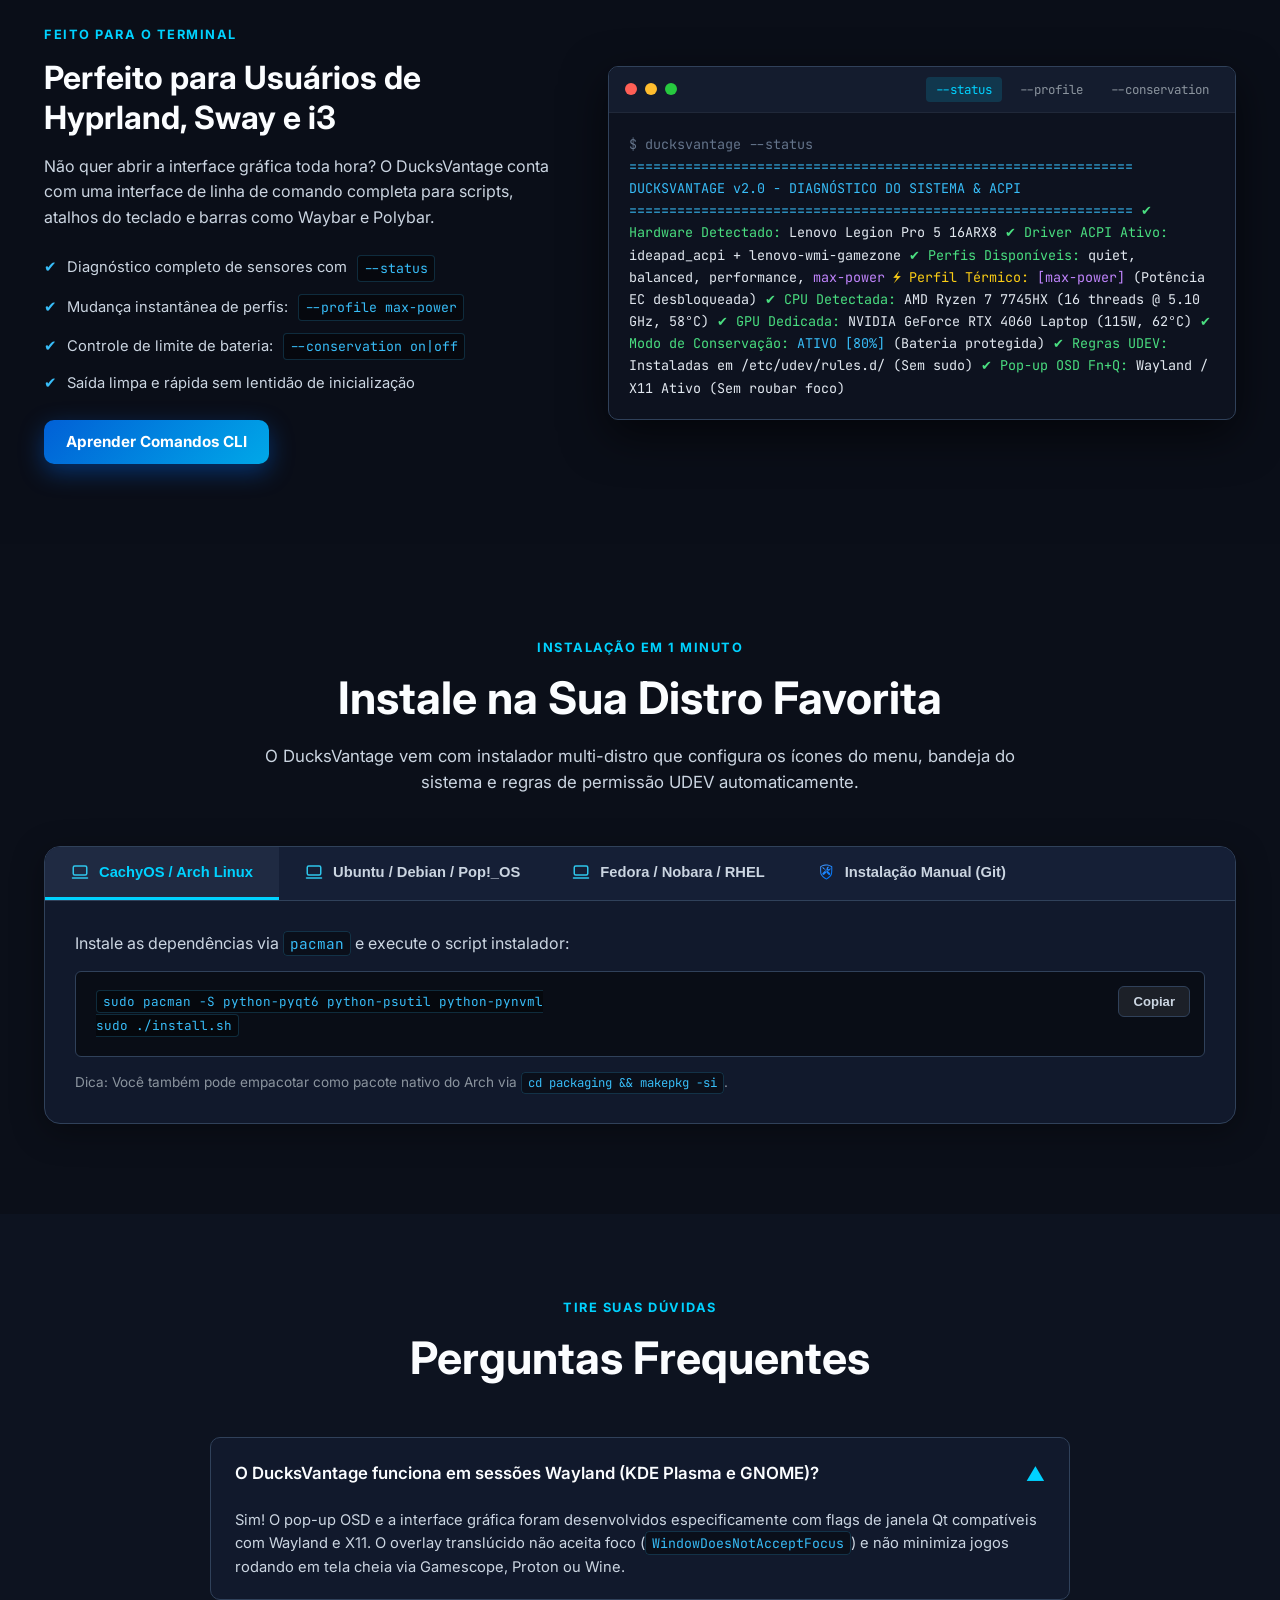
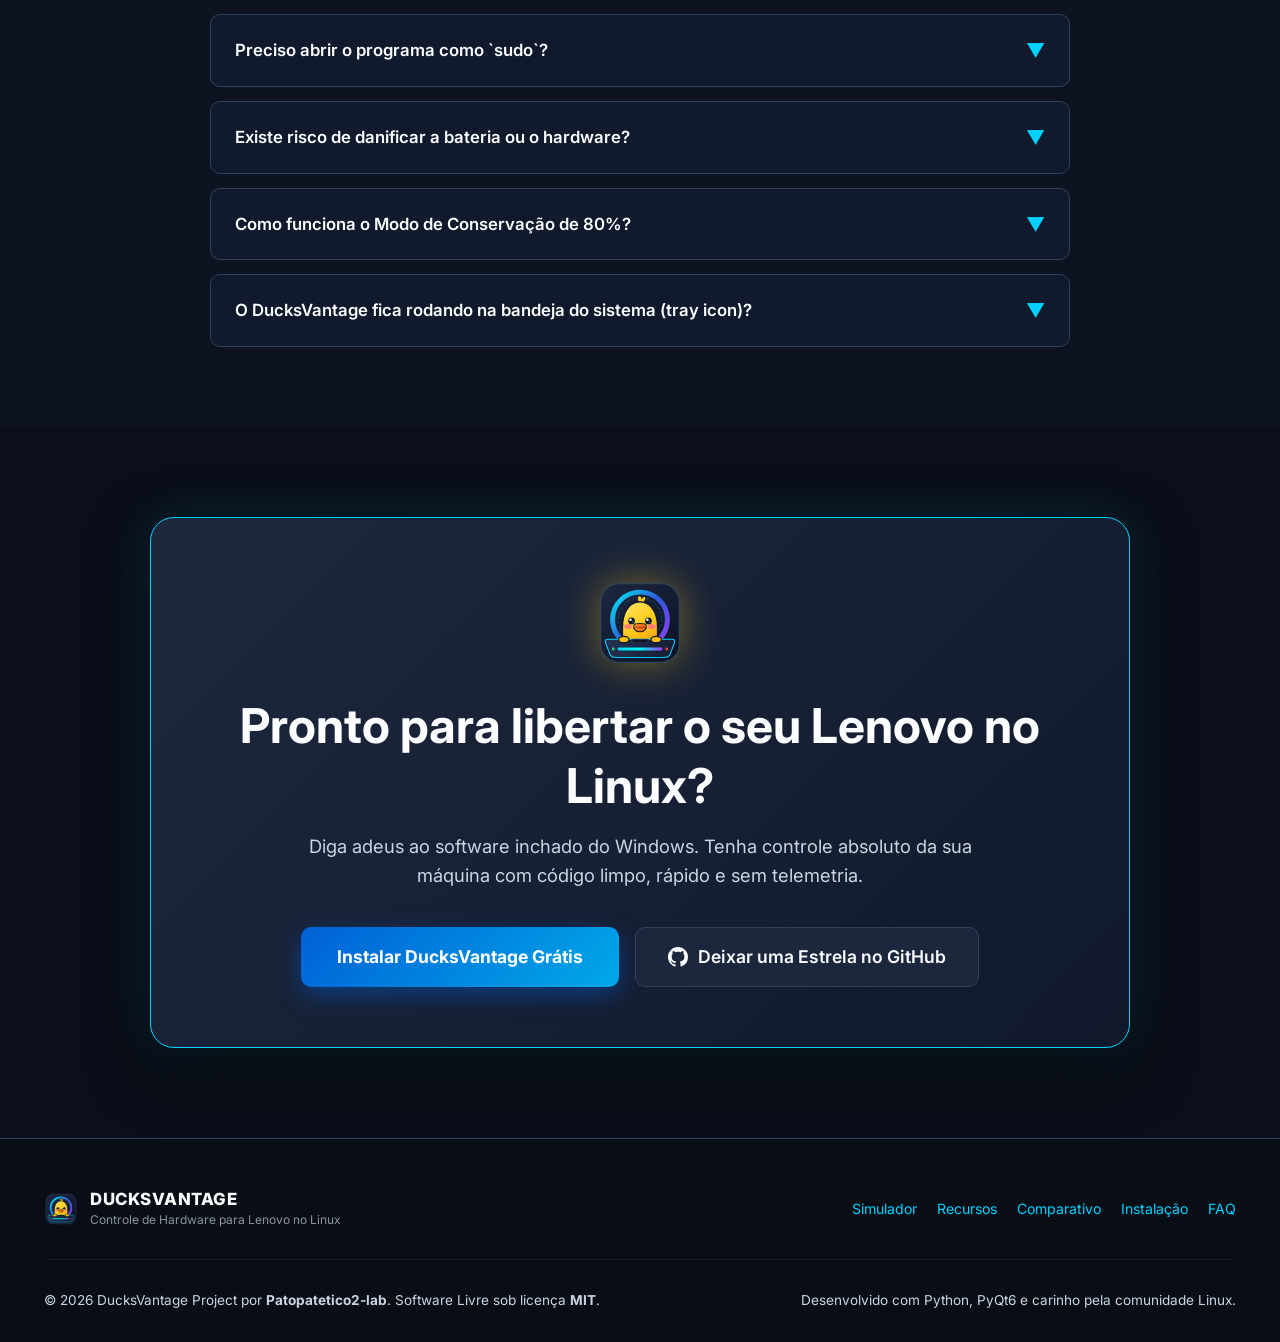
==== commit 02fa190f: "fix(desktop): ajusta caminhos absolutos de Exec e Icon no KDE Plasma e atualiza scripts de instalaca" ====
--- a/index.html
+++ b/index.html
@@ -188,7 +188,9 @@
             <span>DucksVantage 2.0 • Lenovo Legion Pro 5 16ARX8</span>
             <span class="window-chip">Linux 6.12 (CachyOS)</span>
           </div>
-          <div style="width: 50px;"></div>
+          <div>
+            <button id="btn-sound-toggle" class="btn-audio-toggle" title="Alternar som do atalho Fn+Q">🔊 Som OSD</button>
+          </div>
         </div>
 
         <div class="app-body">
@@ -608,6 +610,54 @@
           <p>
             Chega de digitar sua senha de administrador para trocar o modo da ventoinha. Nosso instalador configura regras seguras em <code>/etc/udev/rules.d/99-ducksvantage.rules</code> concedendo permissão de escrita ao seu usuário nos caminhos ACPI.
           </p>
+        </div>
+      </div>
+
+      <!-- Calculadora de Degradação da Bateria -->
+      <div class="battery-calc-card">
+        <div class="calc-header">
+          <div>
+            <span class="section-tag" style="margin-bottom: 4px;">CALCULADORA DE AUTONOMIA</span>
+            <h3 style="font-size: 1.5rem; font-weight: 800;">Simulador de Saúde da Bateria (Wh &amp; Ciclos)</h3>
+            <p style="font-size: 0.92rem; color: #94a3b8;">Arraste a barra para comparar a degradação química com e sem o Modo de Conservação de 80% do DucksVantage.</p>
+          </div>
+          <div style="font-size: 0.85rem; background: rgba(0, 210, 255, 0.1); border: 1px solid rgba(0, 210, 255, 0.25); padding: 6px 14px; border-radius: 20px; color: #00d2ff;">
+            Bateria de Fábrica: <b>80 Wh</b>
+          </div>
+        </div>
+
+        <div class="calc-slider-box">
+          <div class="slider-label-row">
+            <span>Tempo de Uso do Notebook:</span>
+            <span id="calc-months-val" style="color: #00d2ff; font-weight: 800; font-size: 1.1rem;">18 meses</span>
+          </div>
+          <input type="range" id="calc-months-slider" class="calc-range-input" min="1" max="36" value="18">
+        </div>
+
+        <div class="calc-results-grid">
+          <!-- Sem DucksVantage (100% Carga Direta) -->
+          <div class="calc-result-box bad">
+            <div class="calc-result-title" style="color: #f87171;">✕ Sem DucksVantage (Carga a 100% Contínua)</div>
+            <div class="calc-pct-big" id="calc-bad-pct" style="color: #f87171;">72%</div>
+            <div class="calc-progress-bar">
+              <div id="calc-bad-bar" class="calc-bar-fill" style="width: 72%; background: linear-gradient(90deg, #ef4444, #f87171);"></div>
+            </div>
+            <p style="font-size: 0.85rem; color: #cbd5e1; line-height: 1.5;">
+              Tensão alta constante (4.25V/célula) acelera a degradação dos íons de lítio. Capacidade reduzida para <b id="calc-bad-wh">57.6 Wh</b>. Autonomia cai quase pela metade.
+            </p>
+          </div>
+
+          <!-- Com DucksVantage (80% Conservação) -->
+          <div class="calc-result-box win">
+            <div class="calc-result-title" style="color: #4ade80;">✔ Com DucksVantage (Modo Conservação 80%)</div>
+            <div class="calc-pct-big" id="calc-win-pct" style="color: #4ade80;">93%</div>
+            <div class="calc-progress-bar">
+              <div id="calc-win-bar" class="calc-bar-fill" style="width: 93%; background: linear-gradient(90deg, #22c55e, #4ade80);"></div>
+            </div>
+            <p style="font-size: 0.85rem; color: #cbd5e1; line-height: 1.5;">
+              Células protegidas na faixa ótima de 3.9V. O notebook opera direto na fonte. Capacidade preservada em <b id="calc-win-wh">74.4 Wh</b> mesmo após anos de tomada.
+            </p>
+          </div>
         </div>
       </div>
 
--- a/css/style.css
+++ b/css/style.css
@@ -1776,3 +1776,130 @@
   }
 }
 
+/* ====================================================================
+   CALCULADORA DE VIDA ÚTIL DA BATERIA (BATTERY HEALTH CALCULATOR)
+   ==================================================================== */
+.battery-calc-card {
+  background: linear-gradient(135deg, rgba(31, 42, 66, 0.7) 0%, rgba(21, 31, 54, 0.85) 100%);
+  border: 1px solid var(--border-default);
+  border-radius: var(--radius-lg);
+  padding: 36px 30px;
+  margin-top: 40px;
+  box-shadow: 0 15px 40px rgba(0, 0, 0, 0.4);
+}
+
+.calc-header {
+  display: flex;
+  align-items: center;
+  justify-content: space-between;
+  margin-bottom: 24px;
+  flex-wrap: wrap;
+  gap: 16px;
+}
+
+.calc-slider-box {
+  background: #11192c;
+  border: 1px solid var(--border-default);
+  border-radius: var(--radius-md);
+  padding: 20px;
+  margin-bottom: 26px;
+}
+
+.slider-label-row {
+  display: flex;
+  justify-content: space-between;
+  align-items: center;
+  margin-bottom: 12px;
+  font-weight: 600;
+  font-size: 0.95rem;
+}
+
+.calc-range-input {
+  width: 100%;
+  height: 8px;
+  border-radius: 5px;
+  background: #253048;
+  outline: none;
+  cursor: pointer;
+  accent-color: var(--cyan);
+}
+
+.calc-results-grid {
+  display: grid;
+  grid-template-columns: 1fr 1fr;
+  gap: 20px;
+}
+
+.calc-result-box {
+  background: #151f36;
+  border: 1px solid var(--border-default);
+  border-radius: var(--radius-md);
+  padding: 20px;
+  position: relative;
+  transition: all 0.25s ease;
+}
+
+.calc-result-box.win {
+  border-color: var(--success);
+  background: linear-gradient(180deg, rgba(44, 210, 131, 0.08) 0%, rgba(21, 31, 54, 0.9) 100%);
+}
+
+.calc-result-box.bad {
+  border-color: rgba(255, 59, 48, 0.4);
+  background: linear-gradient(180deg, rgba(255, 59, 48, 0.06) 0%, rgba(21, 31, 54, 0.9) 100%);
+}
+
+.calc-result-title {
+  font-size: 0.85rem;
+  font-weight: 700;
+  text-transform: uppercase;
+  margin-bottom: 10px;
+}
+
+.calc-pct-big {
+  font-size: 2.2rem;
+  font-weight: 900;
+  line-height: 1;
+  margin-bottom: 12px;
+}
+
+.calc-progress-bar {
+  width: 100%;
+  height: 10px;
+  background: rgba(255, 255, 255, 0.08);
+  border-radius: 10px;
+  overflow: hidden;
+  margin-bottom: 12px;
+}
+
+.calc-bar-fill {
+  height: 100%;
+  border-radius: 10px;
+  transition: width 0.4s ease;
+}
+
+.btn-audio-toggle {
+  background: rgba(255, 255, 255, 0.06);
+  border: 1px solid var(--border-default);
+  color: var(--text-muted);
+  border-radius: var(--radius-sm);
+  padding: 4px 10px;
+  font-size: 0.75rem;
+  cursor: pointer;
+  display: inline-flex;
+  align-items: center;
+  gap: 6px;
+  transition: all 0.2s ease;
+}
+
+.btn-audio-toggle:hover {
+  border-color: var(--cyan);
+  color: #fff;
+}
+
+@media (max-width: 768px) {
+  .calc-results-grid {
+    grid-template-columns: 1fr;
+  }
+}
+
